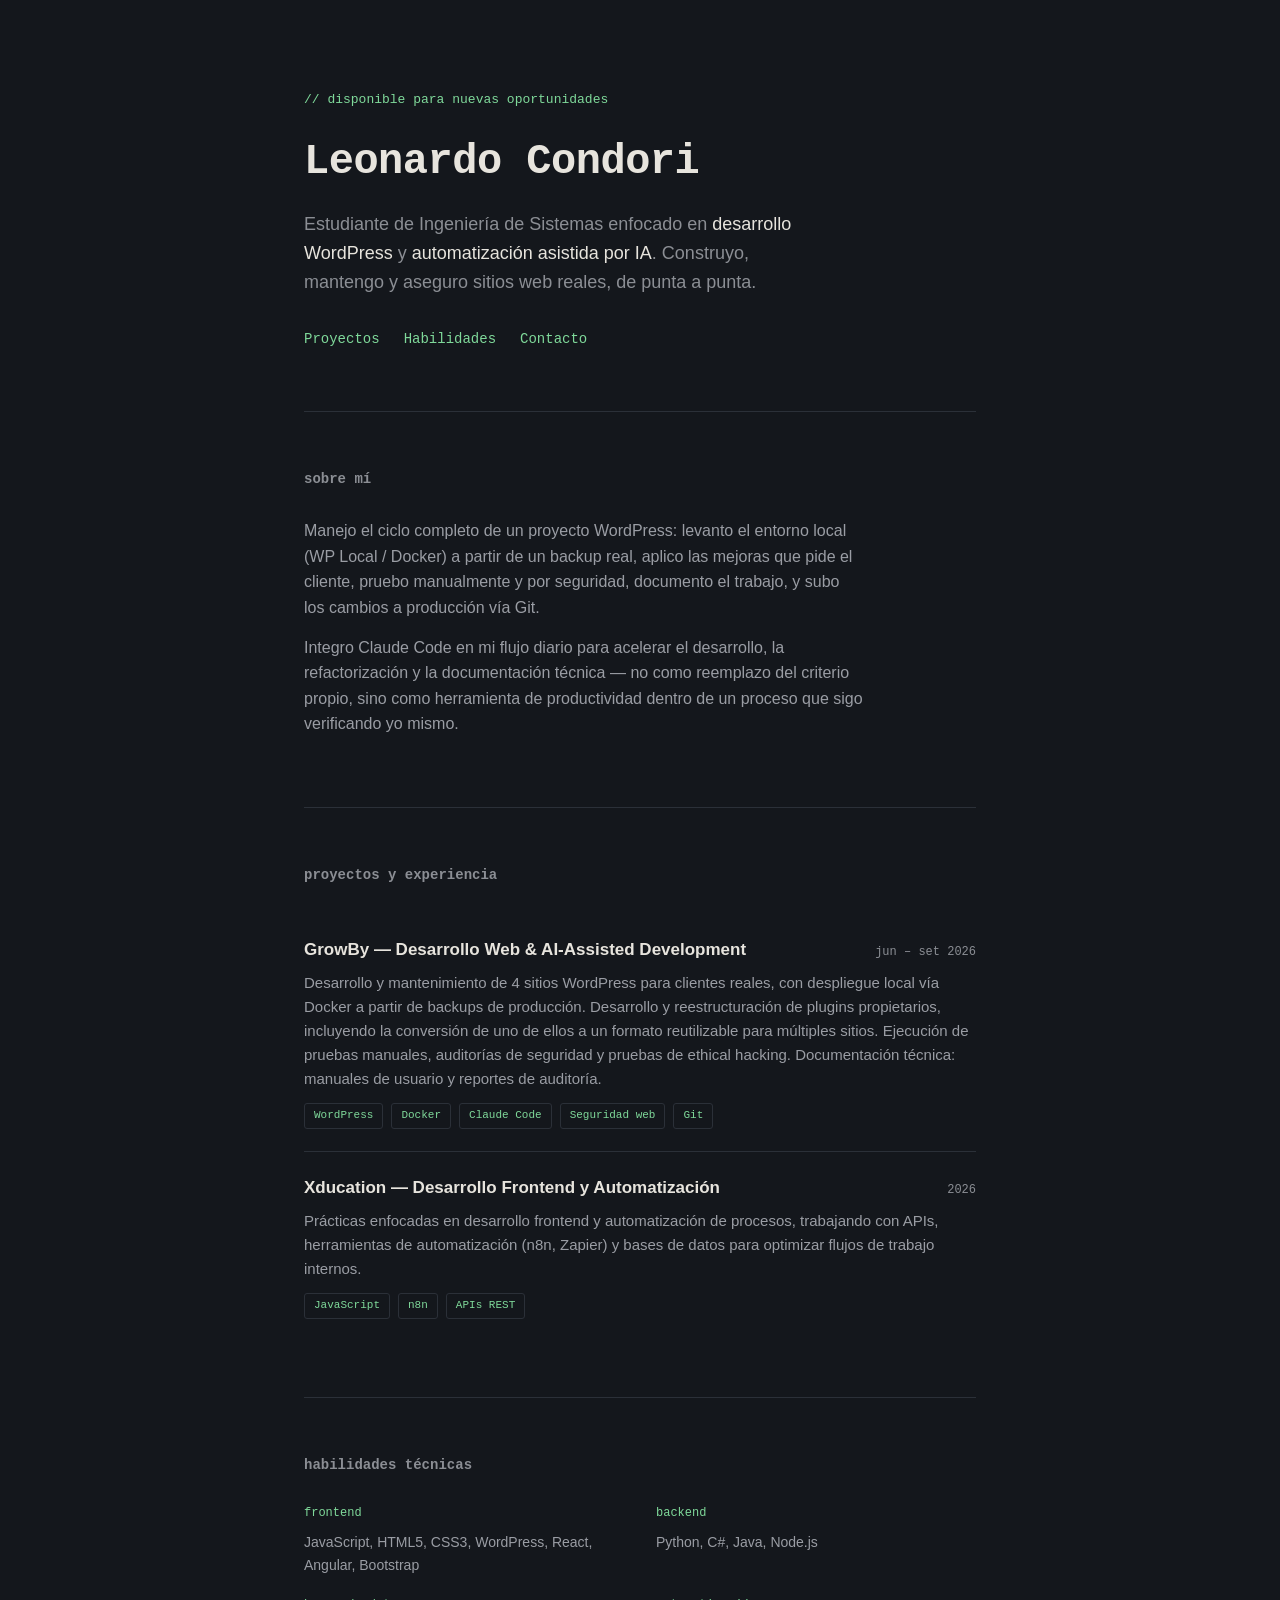
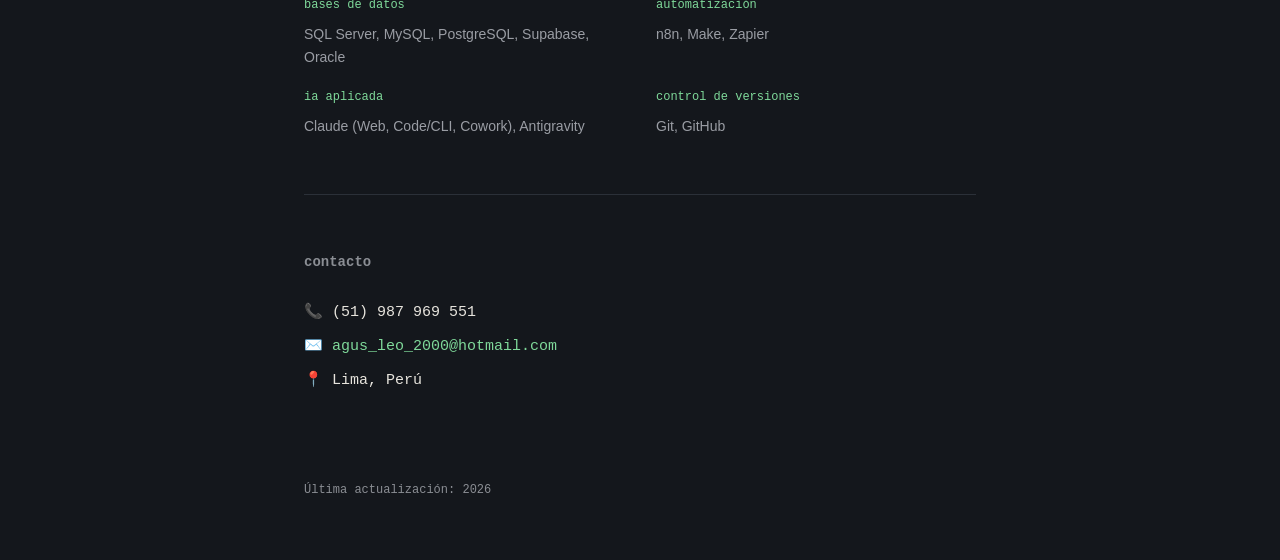
==== index.html @ d286dbd1 "Add files via upload" ====
<!DOCTYPE html>
<html lang="es">
<head>
<meta charset="UTF-8">
<meta name="viewport" content="width=device-width, initial-scale=1.0">
<title>Leonardo Condori — Desarrollador Web</title>
<style>
  :root {
    --bg: #14171c;
    --bg-alt: #1b1f26;
    --line: #2b3038;
    --text: #e7e4dd;
    --text-dim: #9a9da4;
    --text-muted: #8b8e94;
    --accent: #7fd99a;
    --mono: 'JetBrains Mono', 'Courier New', monospace;
    --sans: 'Inter', -apple-system, BlinkMacSystemFont, 'Segoe UI', sans-serif;
  }

  * { box-sizing: border-box; margin: 0; padding: 0; }

  html { scroll-behavior: smooth; }

  body {
    background: var(--bg);
    color: var(--text);
    font-family: var(--sans);
    line-height: 1.6;
    font-size: 16px;
  }

  a { color: var(--accent); text-decoration: none; }
  a:hover { text-decoration: underline; }

  .wrap {
    max-width: 720px;
    margin: 0 auto;
    padding: 0 24px;
  }

  /* HEADER */
  header {
    padding: 90px 0 60px;
    border-bottom: 1px solid var(--line);
  }

  .tag {
    font-family: var(--mono);
    font-size: 13px;
    color: var(--accent);
    margin-bottom: 18px;
  }

  h1 {
    font-family: var(--mono);
    font-size: clamp(28px, 5vw, 42px);
    font-weight: 600;
    letter-spacing: -0.5px;
    color: var(--text);
    margin-bottom: 14px;
  }

  .role {
    font-size: 18px;
    color: var(--text-muted);
    max-width: 520px;
  }

  .role strong { color: var(--text); font-weight: 500; }

  nav {
    display: flex;
    gap: 24px;
    margin-top: 32px;
    font-family: var(--mono);
    font-size: 14px;
  }

  /* SECTIONS */
  section {
    padding: 56px 0;
    border-bottom: 1px solid var(--line);
  }

  section:last-of-type { border-bottom: none; }

  h2 {
    font-family: var(--mono);
    font-size: 14px;
    color: var(--text-muted);
    margin-bottom: 28px;
  }

  p { color: var(--text-dim); }

  .about p { max-width: 560px; margin-bottom: 14px; }

  /* PROJECTS */
  .project {
    padding: 22px 0;
    border-top: 1px solid var(--line);
  }
  .project:first-of-type { border-top: none; }

  .project-head {
    display: flex;
    justify-content: space-between;
    align-items: baseline;
    gap: 16px;
    flex-wrap: wrap;
  }

  .project-title {
    font-size: 17px;
    font-weight: 600;
    color: var(--text);
  }

  .project-period {
    font-family: var(--mono);
    font-size: 12px;
    color: var(--text-muted);
    white-space: nowrap;
  }

  .project-desc {
    margin-top: 8px;
    font-size: 15px;
  }

  .project-tags {
    margin-top: 12px;
    display: flex;
    flex-wrap: wrap;
    gap: 8px;
  }

  .tag-pill {
    font-family: var(--mono);
    font-size: 11px;
    color: var(--accent);
    border: 1px solid var(--line);
    padding: 3px 9px;
    border-radius: 3px;
  }

  /* SKILLS */
  .skills-grid {
    display: grid;
    grid-template-columns: 1fr 1fr;
    gap: 20px 32px;
  }

  @media (max-width: 480px) {
    .skills-grid { grid-template-columns: 1fr; }
  }

  .skill-cat {
    font-family: var(--mono);
    font-size: 12px;
    color: var(--accent);
    margin-bottom: 8px;
  }

  .skill-list {
    font-size: 14px;
    color: var(--text-dim);
  }

  /* CONTACT */
  .contact-list {
    display: flex;
    flex-direction: column;
    gap: 10px;
    font-family: var(--mono);
    font-size: 15px;
  }

  footer {
    padding: 32px 0 60px;
    font-family: var(--mono);
    font-size: 12px;
    color: var(--text-muted);
  }
</style>
</head>
<body>

<div class="wrap">

  <header>
    <div class="tag">// disponible para nuevas oportunidades</div>
    <h1>Leonardo Condori</h1>
    <p class="role">Estudiante de Ingeniería de Sistemas enfocado en <strong>desarrollo WordPress</strong> y <strong>automatización asistida por IA</strong>. Construyo, mantengo y aseguro sitios web reales, de punta a punta.</p>
    <nav>
      <a href="#proyectos">Proyectos</a>
      <a href="#habilidades">Habilidades</a>
      <a href="#contacto">Contacto</a>
    </nav>
  </header>

  <section class="about">
    <h2>sobre mí</h2>
    <p>Manejo el ciclo completo de un proyecto WordPress: levanto el entorno local (WP Local / Docker) a partir de un backup real, aplico las mejoras que pide el cliente, pruebo manualmente y por seguridad, documento el trabajo, y subo los cambios a producción vía Git.</p>
    <p>Integro Claude Code en mi flujo diario para acelerar el desarrollo, la refactorización y la documentación técnica — no como reemplazo del criterio propio, sino como herramienta de productividad dentro de un proceso que sigo verificando yo mismo.</p>
  </section>

  <section id="proyectos">
    <h2>proyectos y experiencia</h2>

    <div class="project">
      <div class="project-head">
        <div class="project-title">GrowBy — Desarrollo Web & AI-Assisted Development</div>
        <div class="project-period">jun – set 2026</div>
      </div>
      <p class="project-desc">Desarrollo y mantenimiento de 4 sitios WordPress para clientes reales, con despliegue local vía Docker a partir de backups de producción. Desarrollo y reestructuración de plugins propietarios, incluyendo la conversión de uno de ellos a un formato reutilizable para múltiples sitios. Ejecución de pruebas manuales, auditorías de seguridad y pruebas de ethical hacking. Documentación técnica: manuales de usuario y reportes de auditoría.</p>
      <div class="project-tags">
        <span class="tag-pill">WordPress</span>
        <span class="tag-pill">Docker</span>
        <span class="tag-pill">Claude Code</span>
        <span class="tag-pill">Seguridad web</span>
        <span class="tag-pill">Git</span>
      </div>
    </div>

    <div class="project">
      <div class="project-head">
        <div class="project-title">Xducation — Desarrollo Frontend y Automatización</div>
        <div class="project-period">2026</div>
      </div>
      <p class="project-desc">Prácticas enfocadas en desarrollo frontend y automatización de procesos, trabajando con APIs, herramientas de automatización (n8n, Zapier) y bases de datos para optimizar flujos de trabajo internos.</p>
      <div class="project-tags">
        <span class="tag-pill">JavaScript</span>
        <span class="tag-pill">n8n</span>
        <span class="tag-pill">APIs REST</span>
      </div>
    </div>

  </section>

  <section id="habilidades">
    <h2>habilidades técnicas</h2>
    <div class="skills-grid">
      <div>
        <div class="skill-cat">frontend</div>
        <div class="skill-list">JavaScript, HTML5, CSS3, WordPress, React, Angular, Bootstrap</div>
      </div>
      <div>
        <div class="skill-cat">backend</div>
        <div class="skill-list">Python, C#, Java, Node.js</div>
      </div>
      <div>
        <div class="skill-cat">bases de datos</div>
        <div class="skill-list">SQL Server, MySQL, PostgreSQL, Supabase, Oracle</div>
      </div>
      <div>
        <div class="skill-cat">automatización</div>
        <div class="skill-list">n8n, Make, Zapier</div>
      </div>
      <div>
        <div class="skill-cat">ia aplicada</div>
        <div class="skill-list">Claude (Web, Code/CLI, Cowork), Antigravity</div>
      </div>
      <div>
        <div class="skill-cat">control de versiones</div>
        <div class="skill-list">Git, GitHub</div>
      </div>
    </div>
  </section>

  <section id="contacto">
    <h2>contacto</h2>
    <div class="contact-list">
      <div>📞 (51) 987 969 551</div>
      <div>✉️ <a href="mailto:agus_leo_2000@hotmail.com">agus_leo_2000@hotmail.com</a></div>
      <div>📍 Lima, Perú</div>
    </div>
  </section>

  <footer>Última actualización: 2026</footer>

</div>

</body>
</html>
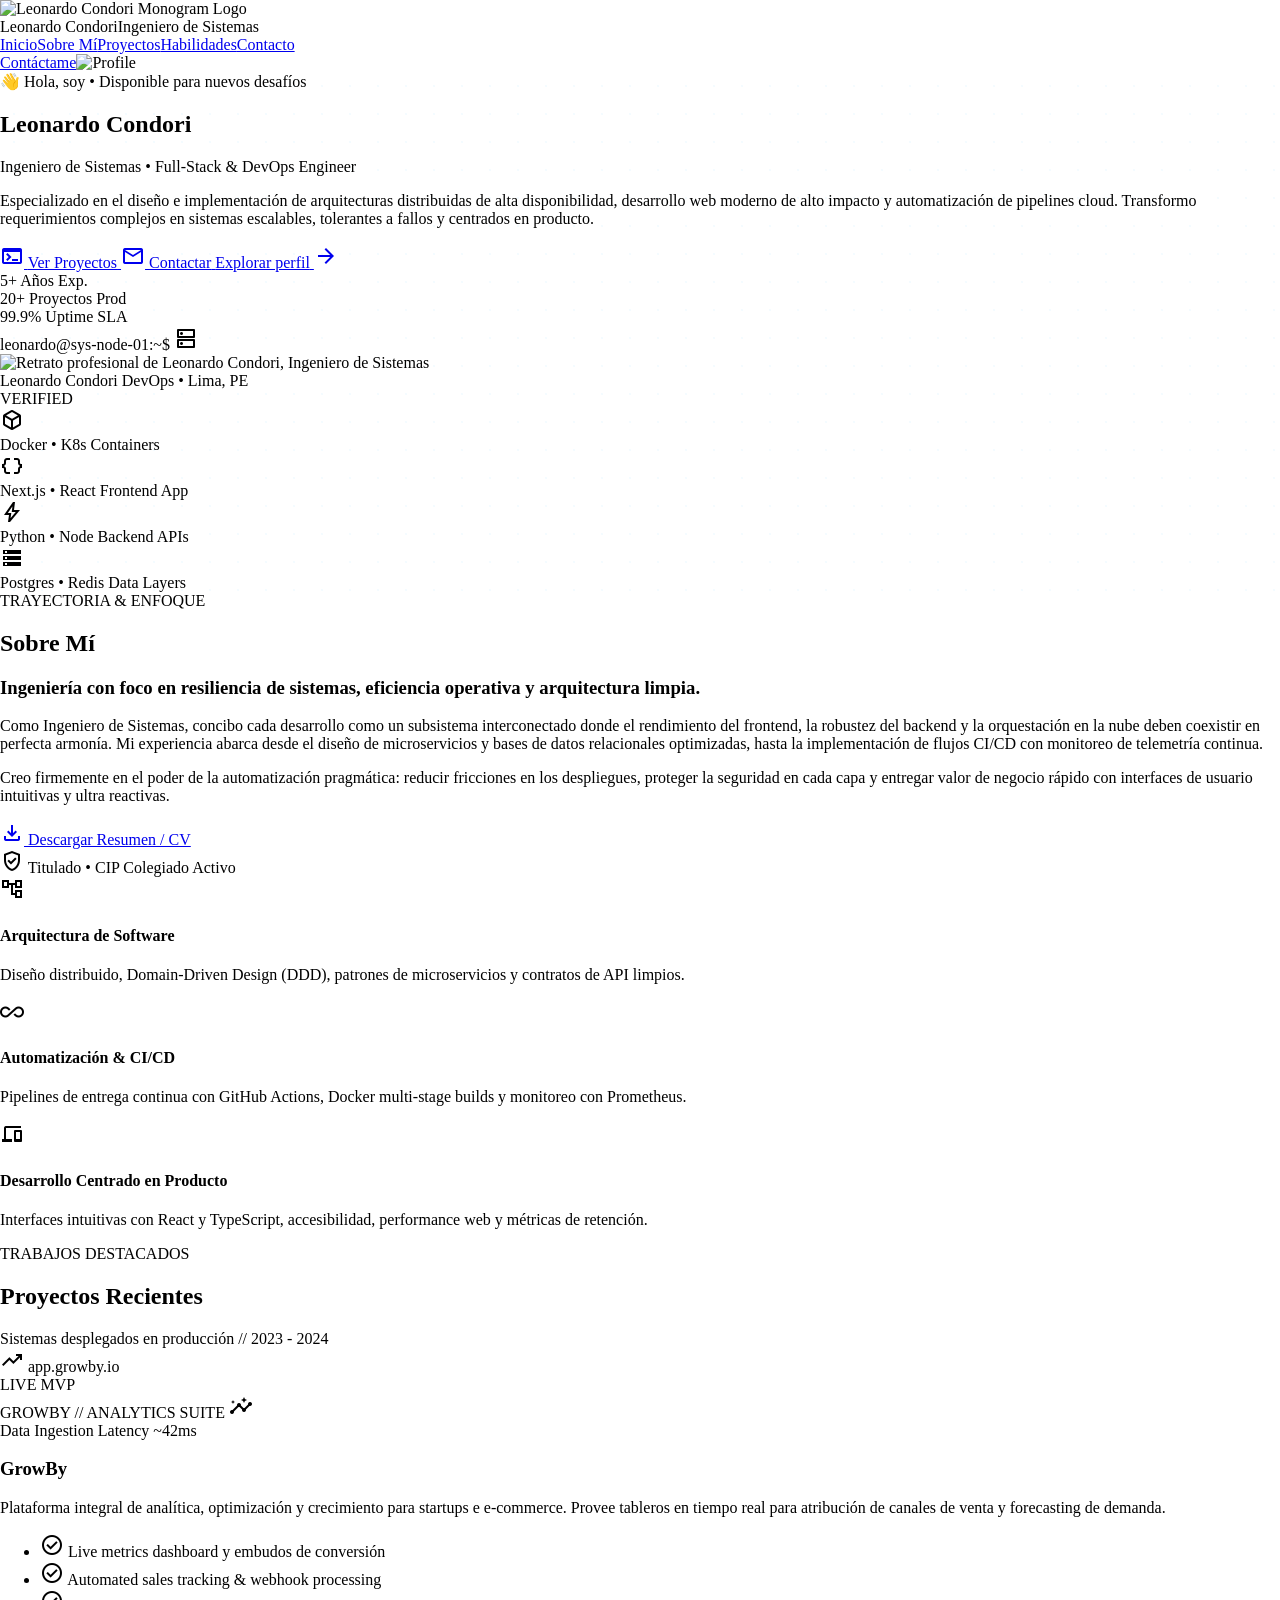
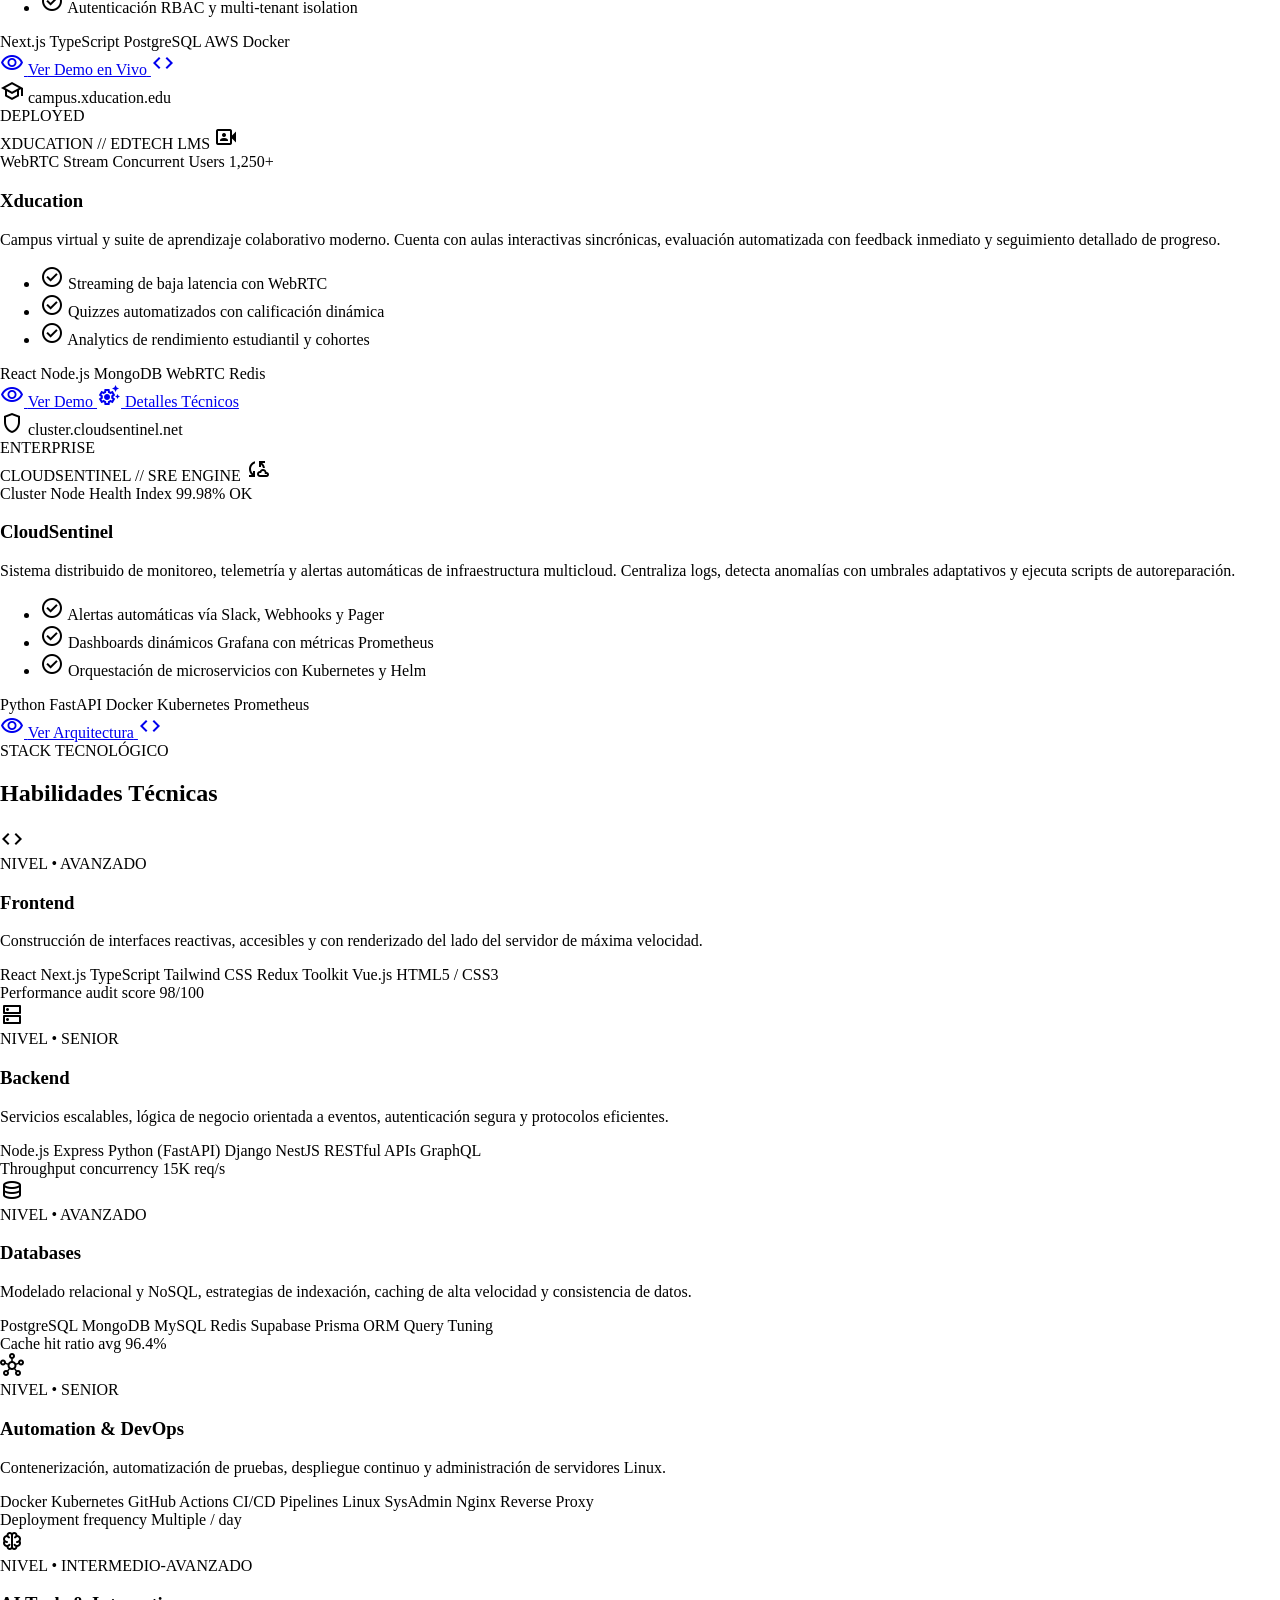
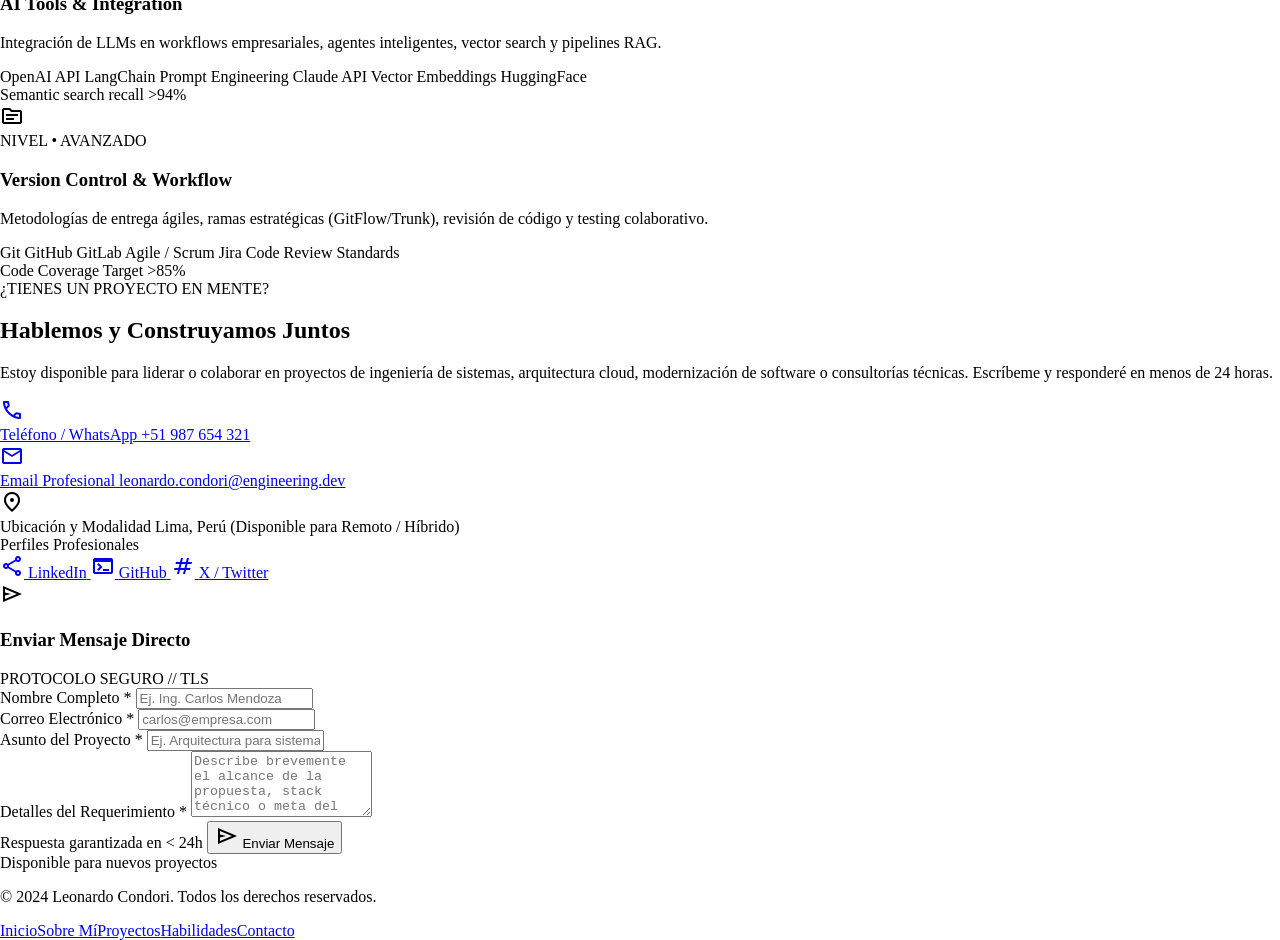
==== commit ce7efbe0: "Update index.html" ====
--- a/index.html
+++ b/index.html
@@ -1,285 +1,765 @@
 <!DOCTYPE html>
-<html lang="es">
-<head>
-<meta charset="UTF-8">
-<meta name="viewport" content="width=device-width, initial-scale=1.0">
-<title>Leonardo Condori — Desarrollador Web</title>
+
+<html class="dark" lang="es"><head><meta charset="utf-8"/><meta content="width=device-width, initial-scale=1.0" name="viewport"/><meta content="web_standard" name="shell-type"/><link href="https://fonts.googleapis.com/css2?family=Material+Symbols+Outlined:opsz,wght,FILL,GRAD@20..48,100..700,0..1,-50..200" rel="stylesheet"/><link href="https://fonts.googleapis.com" rel="preconnect"/><link crossorigin="" href="https://fonts.gstatic.com" rel="preconnect"/><link href="https://fonts.googleapis.com/css2?family=Inter:wght@300;400;500;600;700&amp;family=JetBrains+Mono:wght@400;500;600&amp;family=Plus+Jakarta+Sans:wght@500;600;700;800&amp;display=swap" rel="stylesheet"/>
+<link href="https://fonts.googleapis.com/css2?family=Material+Symbols+Outlined:wght,FILL@100..700,0..1&amp;display=swap" rel="stylesheet"/><style>@layer base{html,body{margin:0;padding:0;}body{overscroll-behavior:none;}main>:first-child{margin-top:0!important;}main>:last-child{margin-bottom:0!important;}}::-webkit-scrollbar{display:none;}</style><script src="https://cdn.tailwindcss.com"></script><script id="tailwind-config">tailwind.config={darkMode:"class",theme:{extend:{colors:{"surface-container":"#1a202b","on-background":"#dde2f3","on-error":"#690005","outline":"#8c90a0","on-secondary-fixed-variant":"#004c69","surface-variant":"#2f3541","surface-container-high":"#242a36","outline-variant":"#424654","on-surface":"#dde2f3","error":"#ffb4ab","primary-fixed-dim":"#b1c6ff","secondary-container":"#00a6e0","on-secondary-container":"#00374d","on-surface-variant":"#c2c6d6","secondary-fixed":"#c4e7ff","on-secondary":"#00354a","primary":"#b1c6ff","on-secondary-fixed":"#001e2c","surface-container-highest":"#2f3541","inverse-primary":"#0057cd","surface-container-low":"#161c27","on-primary-fixed-variant":"#00419d","on-tertiary":"#20304d","background":"#0d131f","secondary-fixed-dim":"#7bd0ff","tertiary-container":"#8191b2","error-container":"#93000a","on-primary-container":"#002662","inverse-on-surface":"#2a303d","tertiary-fixed-dim":"#b7c7ea","surface-dim":"#0d131f","surface-container-lowest":"#080e19","surface":"#0d131f","on-tertiary-fixed":"#091b36","on-primary":"#002c70","tertiary":"#b7c7ea","surface-bright":"#333946","on-tertiary-fixed-variant":"#374764","surface-tint":"#b1c6ff","on-tertiary-container":"#192a45","on-error-container":"#ffdad6","primary-fixed":"#d9e2ff","tertiary-fixed":"#d7e2ff","primary-container":"#578cff","on-primary-fixed":"#001946","inverse-surface":"#dde2f3","secondary":"#7bd0ff"},borderRadius:{"DEFAULT":"0.125rem","lg":"0.25rem","xl":"0.5rem","full":"0.75rem"},spacing:{"space-sm":"0.5rem","gutter-mobile":"1rem","space-md":"1rem","margin-mobile":"1.25rem","space-xl":"2.5rem","space-lg":"1.5rem","margin":"3rem","space-xs":"0.25rem","gutter":"1.5rem"},fontFamily:{"headline-lg-mobile":["Plus Jakarta Sans"],"label-mono-sm":["JetBrains Mono"],"body-lg":["Inter"],"body-sm":["Inter"],"display-xl":["Plus Jakarta Sans"],"headline-lg":["Plus Jakarta Sans"],"label-code":["JetBrains Mono"],"body-md":["Inter"],"headline-md":["Plus Jakarta Sans"],"display-xl-mobile":["Plus Jakarta Sans"]},fontSize:{"headline-lg-mobile":["26px",{lineHeight:"34px",letterSpacing:"-0.015em",fontWeight:"700"}],"label-mono-sm":["11px",{lineHeight:"16px",letterSpacing:"0.04em",fontWeight:"500"}],"body-lg":["18px",{lineHeight:"28px",letterSpacing:"-0.005em",fontWeight:"400"}],"body-sm":["13px",{lineHeight:"20px",letterSpacing:"0",fontWeight:"400"}],"display-xl":["56px",{lineHeight:"64px",letterSpacing:"-0.03em",fontWeight:"800"}],"headline-lg":["32px",{lineHeight:"40px",letterSpacing:"-0.02em",fontWeight:"700"}],"label-code":["13px",{lineHeight:"18px",letterSpacing:"0.02em",fontWeight:"500"}],"body-md":["15px",{lineHeight:"24px",letterSpacing:"0",fontWeight:"400"}],"headline-md":["24px",{lineHeight:"32px",letterSpacing:"-0.01em",fontWeight:"600"}],"display-xl-mobile":["36px",{lineHeight:"44px",letterSpacing:"-0.02em",fontWeight:"800"}]}}}};</script></head><body class="bg-background font-body-md text-on-surface antialiased selection:bg-primary-container selection:text-on-primary-container"><header class="fixed top-0 inset-x-0 z-50 bg-surface-container-lowest/80 backdrop-blur-xl shadow-[0_4px_20px_-2px_rgba(0,0,0,0.5)]"><div class="h-20 max-w-[1280px] mx-auto px-margin-mobile lg:px-margin flex items-center justify-between gap-space-md"><div class="flex items-center gap-space-sm"><img alt="Leonardo Condori Monogram Logo" class="h-8 w-auto object-contain" src="https://lh3.googleusercontent.com/aida/[base64]"/><div class="flex flex-col"><span class="font-headline-md text-body-md text-on-surface tracking-tight font-semibold">Leonardo Condori</span><span class="font-label-mono-sm text-label-mono-sm text-secondary uppercase tracking-widest">Ingeniero de Sistemas</span></div></div><nav class="hidden lg:flex items-center gap-space-lg" data-active-classes="text-primary font-semibold"><a aria-current="page" class="transition-colors duration-200 text-primary font-semibold" data-path="inicio" href="#hero">Inicio</a><a class="font-body-sm text-body-sm text-on-surface-variant hover:text-on-surface transition-colors duration-200" data-path="sobre-mi" href="#about">Sobre Mí</a><a class="font-body-sm text-body-sm text-on-surface-variant hover:text-on-surface transition-colors duration-200" data-path="proyectos" href="#projects">Proyectos</a><a class="font-body-sm text-body-sm text-on-surface-variant hover:text-on-surface transition-colors duration-200" data-path="habilidades" href="#skills">Habilidades</a><a class="font-body-sm text-body-sm text-on-surface-variant hover:text-on-surface transition-colors duration-200" data-path="contacto" href="#contact">Contacto</a></nav><div class="flex items-center gap-space-md"><a class="hidden sm:inline-flex items-center justify-center px-space-md py-space-xs rounded-xl bg-primary-container text-on-primary-container font-body-sm text-body-sm font-medium shadow-[0_0_20px_rgba(61,123,245,0.35)] hover:shadow-[0_0_24px_rgba(56,189,248,0.5)] hover:bg-secondary-container hover:text-on-secondary-container transition-all duration-200 active:scale-95" href="#contact">Contáctame</a><img alt="Profile" class="w-8 h-8 rounded-full object-cover ring-1 ring-secondary/30" src="https://lh3.googleusercontent.com/aida-public/[base64]"/></div></div></header><main class="w-full pt-20 bg-background min-h-screen"><div class="flex flex-col w-full">
+<!-- Interactive Style Helpers -->
 <style>
-  :root {
-    --bg: #14171c;
-    --bg-alt: #1b1f26;
-    --line: #2b3038;
-    --text: #e7e4dd;
-    --text-dim: #9a9da4;
-    --text-muted: #8b8e94;
-    --accent: #7fd99a;
-    --mono: 'JetBrains Mono', 'Courier New', monospace;
-    --sans: 'Inter', -apple-system, BlinkMacSystemFont, 'Segoe UI', sans-serif;
-  }
-
-  * { box-sizing: border-box; margin: 0; padding: 0; }
-
-  html { scroll-behavior: smooth; }
-
-  body {
-    background: var(--bg);
-    color: var(--text);
-    font-family: var(--sans);
-    line-height: 1.6;
-    font-size: 16px;
-  }
-
-  a { color: var(--accent); text-decoration: none; }
-  a:hover { text-decoration: underline; }
-
-  .wrap {
-    max-width: 720px;
-    margin: 0 auto;
-    padding: 0 24px;
-  }
-
-  /* HEADER */
-  header {
-    padding: 90px 0 60px;
-    border-bottom: 1px solid var(--line);
-  }
-
-  .tag {
-    font-family: var(--mono);
-    font-size: 13px;
-    color: var(--accent);
-    margin-bottom: 18px;
-  }
-
-  h1 {
-    font-family: var(--mono);
-    font-size: clamp(28px, 5vw, 42px);
-    font-weight: 600;
-    letter-spacing: -0.5px;
-    color: var(--text);
-    margin-bottom: 14px;
-  }
-
-  .role {
-    font-size: 18px;
-    color: var(--text-muted);
-    max-width: 520px;
-  }
-
-  .role strong { color: var(--text); font-weight: 500; }
-
-  nav {
-    display: flex;
-    gap: 24px;
-    margin-top: 32px;
-    font-family: var(--mono);
-    font-size: 14px;
-  }
-
-  /* SECTIONS */
-  section {
-    padding: 56px 0;
-    border-bottom: 1px solid var(--line);
-  }
-
-  section:last-of-type { border-bottom: none; }
-
-  h2 {
-    font-family: var(--mono);
-    font-size: 14px;
-    color: var(--text-muted);
-    margin-bottom: 28px;
-  }
-
-  p { color: var(--text-dim); }
-
-  .about p { max-width: 560px; margin-bottom: 14px; }
-
-  /* PROJECTS */
-  .project {
-    padding: 22px 0;
-    border-top: 1px solid var(--line);
-  }
-  .project:first-of-type { border-top: none; }
-
-  .project-head {
-    display: flex;
-    justify-content: space-between;
-    align-items: baseline;
-    gap: 16px;
-    flex-wrap: wrap;
-  }
-
-  .project-title {
-    font-size: 17px;
-    font-weight: 600;
-    color: var(--text);
-  }
-
-  .project-period {
-    font-family: var(--mono);
-    font-size: 12px;
-    color: var(--text-muted);
-    white-space: nowrap;
-  }
-
-  .project-desc {
-    margin-top: 8px;
-    font-size: 15px;
-  }
-
-  .project-tags {
-    margin-top: 12px;
-    display: flex;
-    flex-wrap: wrap;
-    gap: 8px;
-  }
-
-  .tag-pill {
-    font-family: var(--mono);
-    font-size: 11px;
-    color: var(--accent);
-    border: 1px solid var(--line);
-    padding: 3px 9px;
-    border-radius: 3px;
-  }
-
-  /* SKILLS */
-  .skills-grid {
-    display: grid;
-    grid-template-columns: 1fr 1fr;
-    gap: 20px 32px;
-  }
-
-  @media (max-width: 480px) {
-    .skills-grid { grid-template-columns: 1fr; }
-  }
-
-  .skill-cat {
-    font-family: var(--mono);
-    font-size: 12px;
-    color: var(--accent);
-    margin-bottom: 8px;
-  }
-
-  .skill-list {
-    font-size: 14px;
-    color: var(--text-dim);
-  }
-
-  /* CONTACT */
-  .contact-list {
-    display: flex;
-    flex-direction: column;
-    gap: 10px;
-    font-family: var(--mono);
-    font-size: 15px;
-  }
-
-  footer {
-    padding: 32px 0 60px;
-    font-family: var(--mono);
-    font-size: 12px;
-    color: var(--text-muted);
-  }
-</style>
-</head>
-<body>
-
-<div class="wrap">
-
-  <header>
-    <div class="tag">// disponible para nuevas oportunidades</div>
-    <h1>Leonardo Condori</h1>
-    <p class="role">Estudiante de Ingeniería de Sistemas enfocado en <strong>desarrollo WordPress</strong> y <strong>automatización asistida por IA</strong>. Construyo, mantengo y aseguro sitios web reales, de punta a punta.</p>
-    <nav>
-      <a href="#proyectos">Proyectos</a>
-      <a href="#habilidades">Habilidades</a>
-      <a href="#contacto">Contacto</a>
-    </nav>
-  </header>
-
-  <section class="about">
-    <h2>sobre mí</h2>
-    <p>Manejo el ciclo completo de un proyecto WordPress: levanto el entorno local (WP Local / Docker) a partir de un backup real, aplico las mejoras que pide el cliente, pruebo manualmente y por seguridad, documento el trabajo, y subo los cambios a producción vía Git.</p>
-    <p>Integro Claude Code en mi flujo diario para acelerar el desarrollo, la refactorización y la documentación técnica — no como reemplazo del criterio propio, sino como herramienta de productividad dentro de un proceso que sigo verificando yo mismo.</p>
-  </section>
-
-  <section id="proyectos">
-    <h2>proyectos y experiencia</h2>
-
-    <div class="project">
-      <div class="project-head">
-        <div class="project-title">GrowBy — Desarrollo Web & AI-Assisted Development</div>
-        <div class="project-period">jun – set 2026</div>
-      </div>
-      <p class="project-desc">Desarrollo y mantenimiento de 4 sitios WordPress para clientes reales, con despliegue local vía Docker a partir de backups de producción. Desarrollo y reestructuración de plugins propietarios, incluyendo la conversión de uno de ellos a un formato reutilizable para múltiples sitios. Ejecución de pruebas manuales, auditorías de seguridad y pruebas de ethical hacking. Documentación técnica: manuales de usuario y reportes de auditoría.</p>
-      <div class="project-tags">
-        <span class="tag-pill">WordPress</span>
-        <span class="tag-pill">Docker</span>
-        <span class="tag-pill">Claude Code</span>
-        <span class="tag-pill">Seguridad web</span>
-        <span class="tag-pill">Git</span>
-      </div>
-    </div>
-
-    <div class="project">
-      <div class="project-head">
-        <div class="project-title">Xducation — Desarrollo Frontend y Automatización</div>
-        <div class="project-period">2026</div>
-      </div>
-      <p class="project-desc">Prácticas enfocadas en desarrollo frontend y automatización de procesos, trabajando con APIs, herramientas de automatización (n8n, Zapier) y bases de datos para optimizar flujos de trabajo internos.</p>
-      <div class="project-tags">
-        <span class="tag-pill">JavaScript</span>
-        <span class="tag-pill">n8n</span>
-        <span class="tag-pill">APIs REST</span>
-      </div>
-    </div>
-
-  </section>
-
-  <section id="habilidades">
-    <h2>habilidades técnicas</h2>
-    <div class="skills-grid">
-      <div>
-        <div class="skill-cat">frontend</div>
-        <div class="skill-list">JavaScript, HTML5, CSS3, WordPress, React, Angular, Bootstrap</div>
-      </div>
-      <div>
-        <div class="skill-cat">backend</div>
-        <div class="skill-list">Python, C#, Java, Node.js</div>
-      </div>
-      <div>
-        <div class="skill-cat">bases de datos</div>
-        <div class="skill-list">SQL Server, MySQL, PostgreSQL, Supabase, Oracle</div>
-      </div>
-      <div>
-        <div class="skill-cat">automatización</div>
-        <div class="skill-list">n8n, Make, Zapier</div>
-      </div>
-      <div>
-        <div class="skill-cat">ia aplicada</div>
-        <div class="skill-list">Claude (Web, Code/CLI, Cowork), Antigravity</div>
-      </div>
-      <div>
-        <div class="skill-cat">control de versiones</div>
-        <div class="skill-list">Git, GitHub</div>
-      </div>
-    </div>
-  </section>
-
-  <section id="contacto">
-    <h2>contacto</h2>
-    <div class="contact-list">
-      <div>📞 (51) 987 969 551</div>
-      <div>✉️ <a href="mailto:agus_leo_2000@hotmail.com">agus_leo_2000@hotmail.com</a></div>
-      <div>📍 Lima, Perú</div>
-    </div>
-  </section>
-
-  <footer>Última actualización: 2026</footer>
-
-</div>
-
-</body>
-</html>
+    html { scroll-behavior: smooth; }
+    .telemetry-grid {
+      background-size: 28px 28px;
+      background-image: radial-gradient(circle, rgba(123, 208, 255, 0.08) 1px, transparent 1px);
+    }
+  </style>
+<!-- ==================== HERO SECTION ==================== -->
+<section class="relative w-full telemetry-grid overflow-hidden border-b border-surface-container-high/60 py-space-xl lg:py-24" id="hero">
+<!-- Ambient glowing light sources -->
+<div class="pointer-events-none absolute -top-40 -left-20 w-96 h-96 rounded-full bg-primary-container/20 blur-[130px]"></div>
+<div class="pointer-events-none absolute top-1/2 -right-32 w-96 h-96 rounded-full bg-secondary-container/15 blur-[140px]"></div>
+<div class="max-w-[1280px] mx-auto px-margin-mobile lg:px-margin relative z-10">
+<div class="grid grid-cols-1 lg:grid-cols-12 gap-space-xl items-center">
+<!-- Hero Left Column: Narrative & Metrics -->
+<div class="lg:col-span-7 flex flex-col gap-space-md">
+<!-- Availability Tag -->
+<div class="inline-flex items-center gap-2 self-start px-3 py-1.5 rounded-full bg-surface-container-low/90 border border-secondary/30 backdrop-blur-md shadow-[0_0_15px_rgba(123,208,255,0.15)]">
+<span class="relative flex h-2.5 w-2.5">
+<span class="animate-ping absolute inline-flex h-full w-full rounded-full bg-secondary opacity-75"></span>
+<span class="relative inline-flex rounded-full h-2.5 w-2.5 bg-secondary"></span>
+</span>
+<span class="font-label-mono-sm text-label-mono-sm text-secondary tracking-wider uppercase font-semibold">👋 Hola, soy • Disponible para nuevos desafíos</span>
+</div>
+<!-- Titles -->
+<div class="flex flex-col gap-space-xs mt-1">
+<h1 class="font-display-xl text-display-xl tracking-tight text-on-surface font-extrabold">
+              Leonardo <span class="text-transparent bg-clip-text bg-gradient-to-r from-primary to-secondary">Condori</span>
+</h1>
+<p class="font-headline-md text-headline-md font-semibold text-transparent bg-clip-text bg-gradient-to-r from-secondary-fixed via-secondary to-primary-fixed-dim">
+              Ingeniero de Sistemas • Full-Stack &amp; DevOps Engineer
+            </p>
+</div>
+<!-- Paragraph -->
+<p class="font-body-lg text-body-lg text-on-surface-variant max-w-2xl leading-relaxed mt-1">
+            Especializado en el diseño e implementación de arquitecturas distribuidas de alta disponibilidad, desarrollo web moderno de alto impacto y automatización de pipelines cloud. Transformo requerimientos complejos en sistemas escalables, tolerantes a fallos y centrados en producto.
+          </p>
+<!-- CTAs -->
+<div class="flex flex-wrap items-center gap-space-md pt-2">
+<a class="inline-flex items-center gap-2 px-space-lg py-3 rounded-xl bg-primary-container text-on-primary-container font-headline-md text-body-md font-medium shadow-[0_0_24px_rgba(87,140,255,0.45)] hover:shadow-[0_0_32px_rgba(123,208,255,0.65)] hover:bg-secondary-container hover:text-on-secondary-container transition-all duration-300 transform hover:-translate-y-0.5 active:scale-95" href="#projects">
+<span class="material-symbols-outlined text-[20px]">terminal</span>
+<span>Ver Proyectos</span>
+</a>
+<a class="inline-flex items-center gap-2 px-space-lg py-3 rounded-xl bg-surface-container-high/80 text-on-surface font-headline-md text-body-md font-medium border border-outline-variant/60 hover:border-secondary hover:text-secondary hover:bg-surface-container-highest transition-all duration-300 transform hover:-translate-y-0.5 active:scale-95 shadow-sm" href="#contact">
+<span class="material-symbols-outlined text-[20px]">mail</span>
+<span>Contactar</span>
+</a>
+<a class="inline-flex items-center gap-1.5 px-3 py-3 text-on-surface-variant hover:text-secondary font-label-code text-label-code transition-colors duration-200" href="#about">
+<span>Explorar perfil</span>
+<span class="material-symbols-outlined text-[16px]">arrow_forward</span>
+</a>
+</div>
+<!-- Quick Metrics Bar -->
+<div class="grid grid-cols-3 gap-3 pt-6 mt-3 border-t border-outline-variant/30 max-w-xl">
+<div class="flex flex-col p-3 rounded-lg bg-surface-container-lowest/70 border border-outline-variant/20">
+<span class="font-headline-lg text-headline-lg font-bold text-secondary">5+</span>
+<span class="font-label-mono-sm text-label-mono-sm text-on-surface-variant uppercase tracking-wider mt-0.5">Años Exp.</span>
+</div>
+<div class="flex flex-col p-3 rounded-lg bg-surface-container-lowest/70 border border-outline-variant/20">
+<span class="font-headline-lg text-headline-lg font-bold text-primary">20+</span>
+<span class="font-label-mono-sm text-label-mono-sm text-on-surface-variant uppercase tracking-wider mt-0.5">Proyectos Prod</span>
+</div>
+<div class="flex flex-col p-3 rounded-lg bg-surface-container-lowest/70 border border-outline-variant/20">
+<span class="font-headline-lg text-headline-lg font-bold text-secondary-fixed">99.9%</span>
+<span class="font-label-mono-sm text-label-mono-sm text-on-surface-variant uppercase tracking-wider mt-0.5">Uptime SLA</span>
+</div>
+</div>
+</div>
+<!-- Hero Right Column: Technical ID Card & Visual -->
+<div class="lg:col-span-5 relative flex justify-center items-center">
+<!-- Outer Card container -->
+<div class="relative w-full max-w-[420px] rounded-2xl bg-surface-container-low/95 p-4 sm:p-5 border border-outline-variant/60 shadow-[0_20px_50px_rgba(0,0,0,0.6)] backdrop-blur-xl group hover:border-secondary/50 transition-all duration-500">
+<!-- Terminal titlebar header -->
+<div class="flex items-center justify-between pb-3 mb-4 border-b border-outline-variant/40">
+<div class="flex items-center gap-1.5">
+<span class="w-3 h-3 rounded-full bg-error/80 inline-block"></span>
+<span class="w-3 h-3 rounded-full bg-amber-400/80 inline-block"></span>
+<span class="w-3 h-3 rounded-full bg-emerald-400/80 inline-block"></span>
+</div>
+<span class="font-label-mono-sm text-label-mono-sm text-outline tracking-wider font-semibold">leonardo@sys-node-01:~$</span>
+<span class="material-symbols-outlined text-[16px] text-outline">dns</span>
+</div>
+<!-- Image with glowing rim -->
+<div class="relative aspect-square w-full rounded-xl overflow-hidden bg-surface-container-highest shadow-inner">
+<img alt="Retrato profesional de Leonardo Condori, Ingeniero de Sistemas" class="w-full h-full object-cover object-center filter contrast-[1.05] brightness-95 group-hover:scale-105 transition-transform duration-700 ease-out" src="https://lh3.googleusercontent.com/aida-public/[base64]"/>
+<div class="absolute inset-0 bg-gradient-to-t from-surface-container-lowest/90 via-transparent to-transparent"></div>
+<!-- Quick ID Badge over image -->
+<div class="absolute bottom-3 left-3 right-3 flex items-center justify-between p-2.5 rounded-lg bg-surface-container-low/85 backdrop-blur-md border border-outline-variant/40">
+<div class="flex flex-col">
+<span class="font-label-code text-label-code text-on-surface font-semibold">Leonardo Condori</span>
+<span class="font-label-mono-sm text-label-mono-sm text-secondary">DevOps • Lima, PE</span>
+</div>
+<span class="px-2 py-0.5 rounded bg-primary/20 text-primary font-label-mono-sm text-label-mono-sm border border-primary/30">VERIFIED</span>
+</div>
+</div>
+<!-- Orbiting / Floating Tech Chips -->
+<div class="mt-4 grid grid-cols-2 gap-2">
+<div class="flex items-center gap-2 p-2 rounded-lg bg-surface-container/70 border border-outline-variant/30 hover:border-secondary/40 transition-colors">
+<span class="material-symbols-outlined text-[18px] text-secondary">deployed_code</span>
+<div class="flex flex-col">
+<span class="font-label-code text-[12px] text-on-surface font-medium leading-none">Docker • K8s</span>
+<span class="font-label-mono-sm text-[10px] text-outline mt-0.5">Containers</span>
+</div>
+</div>
+<div class="flex items-center gap-2 p-2 rounded-lg bg-surface-container/70 border border-outline-variant/30 hover:border-secondary/40 transition-colors">
+<span class="material-symbols-outlined text-[18px] text-primary">data_object</span>
+<div class="flex flex-col">
+<span class="font-label-code text-[12px] text-on-surface font-medium leading-none">Next.js • React</span>
+<span class="font-label-mono-sm text-[10px] text-outline mt-0.5">Frontend App</span>
+</div>
+</div>
+<div class="flex items-center gap-2 p-2 rounded-lg bg-surface-container/70 border border-outline-variant/30 hover:border-secondary/40 transition-colors">
+<span class="material-symbols-outlined text-[18px] text-secondary-fixed">bolt</span>
+<div class="flex flex-col">
+<span class="font-label-code text-[12px] text-on-surface font-medium leading-none">Python • Node</span>
+<span class="font-label-mono-sm text-[10px] text-outline mt-0.5">Backend APIs</span>
+</div>
+</div>
+<div class="flex items-center gap-2 p-2 rounded-lg bg-surface-container/70 border border-outline-variant/30 hover:border-secondary/40 transition-colors">
+<span class="material-symbols-outlined text-[18px] text-tertiary">storage</span>
+<div class="flex flex-col">
+<span class="font-label-code text-[12px] text-on-surface font-medium leading-none">Postgres • Redis</span>
+<span class="font-label-mono-sm text-[10px] text-outline mt-0.5">Data Layers</span>
+</div>
+</div>
+</div>
+</div>
+</div>
+</div>
+</div>
+</section>
+<!-- ==================== ABOUT SECTION ==================== -->
+<section class="w-full py-space-xl border-b border-surface-container-high/60 bg-surface-container-lowest/60" id="about">
+<div class="max-w-[1280px] mx-auto px-margin-mobile lg:px-margin">
+<!-- Section Header -->
+<div class="flex flex-col gap-1 mb-space-lg">
+<div class="flex items-center gap-2">
+<span class="h-1.5 w-6 rounded bg-secondary"></span>
+<span class="font-label-mono-sm text-label-mono-sm text-secondary uppercase tracking-widest font-semibold">TRAYECTORIA &amp; ENFOQUE</span>
+</div>
+<h2 class="font-headline-lg text-headline-lg text-on-surface font-bold">Sobre Mí</h2>
+</div>
+<!-- Main Profile Card -->
+<div class="p-6 lg:p-8 rounded-2xl bg-surface-container-low border border-outline-variant/50 shadow-[0_8px_30px_rgba(0,0,0,0.4)] backdrop-blur-sm transition-all duration-300 hover:border-secondary/40">
+<div class="grid grid-cols-1 lg:grid-cols-12 gap-8 items-start">
+<!-- Narrative Column -->
+<div class="lg:col-span-7 flex flex-col gap-4">
+<h3 class="font-headline-md text-headline-md text-on-surface font-semibold">
+              Ingeniería con foco en resiliencia de sistemas, eficiencia operativa y arquitectura limpia.
+            </h3>
+<p class="font-body-md text-body-md text-on-surface-variant leading-relaxed">
+              Como Ingeniero de Sistemas, concibo cada desarrollo como un subsistema interconectado donde el rendimiento del frontend, la robustez del backend y la orquestación en la nube deben coexistir en perfecta armonía. Mi experiencia abarca desde el diseño de microservicios y bases de datos relacionales optimizadas, hasta la implementación de flujos CI/CD con monitoreo de telemetría continua.
+            </p>
+<p class="font-body-md text-body-md text-on-surface-variant leading-relaxed">
+              Creo firmemente en el poder de la automatización pragmática: reducir fricciones en los despliegues, proteger la seguridad en cada capa y entregar valor de negocio rápido con interfaces de usuario intuitivas y ultra reactivas.
+            </p>
+<!-- Download CV / Actions -->
+<div class="pt-4 flex flex-wrap items-center gap-space-md">
+<a class="inline-flex items-center gap-2 px-space-md py-2.5 rounded-xl bg-surface-container-high hover:bg-primary-container text-on-surface hover:text-on-primary-container font-headline-md text-body-sm font-medium border border-outline-variant/50 hover:border-transparent transition-all duration-200 shadow-sm" href="#contact">
+<span class="material-symbols-outlined text-[18px]">download</span>
+<span>Descargar Resumen / CV</span>
+</a>
+<div class="flex items-center gap-2 text-on-surface-variant font-label-mono-sm text-label-mono-sm">
+<span class="material-symbols-outlined text-[16px] text-secondary">verified_user</span>
+<span>Titulado • CIP Colegiado Activo</span>
+</div>
+</div>
+</div>
+<!-- 3 Pillars Sub-cards Column -->
+<div class="lg:col-span-5 flex flex-col gap-3">
+<!-- Pillar 1 -->
+<div class="p-4 rounded-xl bg-surface-container/90 border border-outline-variant/40 hover:border-secondary/50 transition-all duration-300 hover:translate-x-1 group">
+<div class="flex items-start gap-3">
+<div class="p-2.5 rounded-lg bg-primary-container/20 text-primary group-hover:bg-primary-container group-hover:text-on-primary-container transition-colors">
+<span class="material-symbols-outlined text-[22px]">account_tree</span>
+</div>
+<div class="flex flex-col">
+<h4 class="font-headline-md text-body-md font-semibold text-on-surface">Arquitectura de Software</h4>
+<p class="font-body-sm text-body-sm text-on-surface-variant mt-1">
+                    Diseño distribuido, Domain-Driven Design (DDD), patrones de microservicios y contratos de API limpios.
+                  </p>
+</div>
+</div>
+</div>
+<!-- Pillar 2 -->
+<div class="p-4 rounded-xl bg-surface-container/90 border border-outline-variant/40 hover:border-secondary/50 transition-all duration-300 hover:translate-x-1 group">
+<div class="flex items-start gap-3">
+<div class="p-2.5 rounded-lg bg-secondary/20 text-secondary group-hover:bg-secondary-container group-hover:text-on-secondary-container transition-colors">
+<span class="material-symbols-outlined text-[22px]">all_inclusive</span>
+</div>
+<div class="flex flex-col">
+<h4 class="font-headline-md text-body-md font-semibold text-on-surface">Automatización &amp; CI/CD</h4>
+<p class="font-body-sm text-body-sm text-on-surface-variant mt-1">
+                    Pipelines de entrega continua con GitHub Actions, Docker multi-stage builds y monitoreo con Prometheus.
+                  </p>
+</div>
+</div>
+</div>
+<!-- Pillar 3 -->
+<div class="p-4 rounded-xl bg-surface-container/90 border border-outline-variant/40 hover:border-secondary/50 transition-all duration-300 hover:translate-x-1 group">
+<div class="flex items-start gap-3">
+<div class="p-2.5 rounded-lg bg-tertiary-container/30 text-tertiary group-hover:bg-tertiary group-hover:text-on-tertiary transition-colors">
+<span class="material-symbols-outlined text-[22px]">devices</span>
+</div>
+<div class="flex flex-col">
+<h4 class="font-headline-md text-body-md font-semibold text-on-surface">Desarrollo Centrado en Producto</h4>
+<p class="font-body-sm text-body-sm text-on-surface-variant mt-1">
+                    Interfaces intuitivas con React y TypeScript, accesibilidad, performance web y métricas de retención.
+                  </p>
+</div>
+</div>
+</div>
+</div>
+</div>
+</div>
+</div>
+</section>
+<!-- ==================== PROJECTS SECTION ==================== -->
+<section class="w-full py-space-xl border-b border-surface-container-high/60" id="projects">
+<div class="max-w-[1280px] mx-auto px-margin-mobile lg:px-margin">
+<!-- Section Header -->
+<div class="flex flex-col sm:flex-row sm:items-end justify-between gap-4 mb-space-lg">
+<div class="flex flex-col gap-1">
+<div class="flex items-center gap-2">
+<span class="h-1.5 w-6 rounded bg-secondary"></span>
+<span class="font-label-mono-sm text-label-mono-sm text-secondary uppercase tracking-widest font-semibold">TRABAJOS DESTACADOS</span>
+</div>
+<h2 class="font-headline-lg text-headline-lg text-on-surface font-bold">Proyectos Recientes</h2>
+</div>
+<span class="font-label-code text-label-code text-on-surface-variant">Sistemas desplegados en producción // 2023 - 2024</span>
+</div>
+<!-- Projects Grid -->
+<div class="grid grid-cols-1 lg:grid-cols-3 gap-6">
+<!-- PROJECT 1: GrowBy -->
+<article class="flex flex-col rounded-2xl bg-surface-container-low border border-outline-variant/50 overflow-hidden shadow-[0_4px_24px_rgba(0,0,0,0.5)] transition-all duration-300 hover:-translate-y-1.5 hover:border-secondary hover:shadow-[0_12px_36px_rgba(61,123,245,0.25)] group">
+<!-- Window Top Bar -->
+<div class="px-4 py-3 bg-surface-container-lowest border-b border-outline-variant/30 flex items-center justify-between">
+<div class="flex items-center gap-2">
+<span class="material-symbols-outlined text-[18px] text-secondary">trending_up</span>
+<span class="font-label-mono-sm text-label-mono-sm text-on-surface font-semibold">app.growby.io</span>
+</div>
+<span class="px-2 py-0.5 rounded bg-emerald-500/20 text-emerald-300 font-label-mono-sm text-[10px] font-semibold uppercase tracking-wider">LIVE MVP</span>
+</div>
+<!-- Simulated Architecture / Tech Vis Header -->
+<div class="relative p-5 bg-gradient-to-br from-surface-container-high/90 to-surface-container/60 border-b border-outline-variant/20 flex flex-col justify-between min-h-[140px]">
+<div class="flex items-center justify-between">
+<span class="font-label-code text-label-code text-secondary font-semibold">GROWBY // ANALYTICS SUITE</span>
+<span class="material-symbols-outlined text-[24px] text-outline-variant group-hover:text-secondary transition-colors">insights</span>
+</div>
+<div class="flex flex-col gap-1 mt-3">
+<div class="flex justify-between items-center text-[11px] font-label-mono-sm text-on-surface-variant">
+<span>Data Ingestion Latency</span>
+<span class="text-secondary font-semibold">~42ms</span>
+</div>
+<div class="w-full bg-surface-container-highest rounded-full h-1.5 overflow-hidden">
+<div class="bg-secondary h-full rounded-full w-[88%]"></div>
+</div>
+</div>
+</div>
+<!-- Card Content -->
+<div class="p-6 flex flex-col flex-1 justify-between gap-5">
+<div class="flex flex-col gap-3">
+<h3 class="font-headline-md text-headline-md text-on-surface font-bold group-hover:text-primary transition-colors">
+                GrowBy
+              </h3>
+<p class="font-body-sm text-body-sm text-on-surface-variant leading-relaxed">
+                Plataforma integral de analítica, optimización y crecimiento para startups e e-commerce. Provee tableros en tiempo real para atribución de canales de venta y forecasting de demanda.
+              </p>
+<!-- Feature Bullets -->
+<ul class="flex flex-col gap-1.5 pt-2">
+<li class="flex items-center gap-2 text-on-surface text-body-sm font-body-sm">
+<span class="material-symbols-outlined text-[16px] text-secondary">check_circle</span>
+<span>Live metrics dashboard y embudos de conversión</span>
+</li>
+<li class="flex items-center gap-2 text-on-surface text-body-sm font-body-sm">
+<span class="material-symbols-outlined text-[16px] text-secondary">check_circle</span>
+<span>Automated sales tracking &amp; webhook processing</span>
+</li>
+<li class="flex items-center gap-2 text-on-surface text-body-sm font-body-sm">
+<span class="material-symbols-outlined text-[16px] text-secondary">check_circle</span>
+<span>Autenticación RBAC y multi-tenant isolation</span>
+</li>
+</ul>
+</div>
+<!-- Tech Stack & Links -->
+<div class="flex flex-col gap-4 pt-3 border-t border-outline-variant/30">
+<div class="flex flex-wrap gap-1.5">
+<span class="px-2 py-0.5 rounded bg-surface-container text-secondary font-label-mono-sm text-label-mono-sm border border-secondary/20">Next.js</span>
+<span class="px-2 py-0.5 rounded bg-surface-container text-secondary font-label-mono-sm text-label-mono-sm border border-secondary/20">TypeScript</span>
+<span class="px-2 py-0.5 rounded bg-surface-container text-secondary font-label-mono-sm text-label-mono-sm border border-secondary/20">PostgreSQL</span>
+<span class="px-2 py-0.5 rounded bg-surface-container text-secondary font-label-mono-sm text-label-mono-sm border border-secondary/20">AWS</span>
+<span class="px-2 py-0.5 rounded bg-surface-container text-secondary font-label-mono-sm text-label-mono-sm border border-secondary/20">Docker</span>
+</div>
+<div class="flex items-center gap-3">
+<a class="flex-1 inline-flex items-center justify-center gap-1.5 py-2 px-3 rounded-lg bg-primary-container text-on-primary-container font-headline-md text-body-sm font-medium hover:bg-secondary-container transition-all" href="#contact">
+<span class="material-symbols-outlined text-[16px]">visibility</span>
+<span>Ver Demo en Vivo</span>
+</a>
+<a class="inline-flex items-center justify-center p-2 rounded-lg bg-surface-container-high text-on-surface hover:text-secondary hover:border-secondary border border-outline-variant/40 transition-colors" href="#contact" title="Ver Repositorio">
+<span class="material-symbols-outlined text-[18px]">code</span>
+</a>
+</div>
+</div>
+</div>
+</article>
+<!-- PROJECT 2: Xducation -->
+<article class="flex flex-col rounded-2xl bg-surface-container-low border border-outline-variant/50 overflow-hidden shadow-[0_4px_24px_rgba(0,0,0,0.5)] transition-all duration-300 hover:-translate-y-1.5 hover:border-secondary hover:shadow-[0_12px_36px_rgba(61,123,245,0.25)] group">
+<!-- Window Top Bar -->
+<div class="px-4 py-3 bg-surface-container-lowest border-b border-outline-variant/30 flex items-center justify-between">
+<div class="flex items-center gap-2">
+<span class="material-symbols-outlined text-[18px] text-primary">school</span>
+<span class="font-label-mono-sm text-label-mono-sm text-on-surface font-semibold">campus.xducation.edu</span>
+</div>
+<span class="px-2 py-0.5 rounded bg-primary/20 text-primary-fixed-dim font-label-mono-sm text-[10px] font-semibold uppercase tracking-wider">DEPLOYED</span>
+</div>
+<!-- Simulated Architecture / Vis Header -->
+<div class="relative p-5 bg-gradient-to-br from-surface-container-high/90 to-surface-container/60 border-b border-outline-variant/20 flex flex-col justify-between min-h-[140px]">
+<div class="flex items-center justify-between">
+<span class="font-label-code text-label-code text-primary font-semibold">XDUCATION // EDTECH LMS</span>
+<span class="material-symbols-outlined text-[24px] text-outline-variant group-hover:text-primary transition-colors">video_camera_front</span>
+</div>
+<div class="flex flex-col gap-1 mt-3">
+<div class="flex justify-between items-center text-[11px] font-label-mono-sm text-on-surface-variant">
+<span>WebRTC Stream Concurrent Users</span>
+<span class="text-primary font-semibold">1,250+</span>
+</div>
+<div class="w-full bg-surface-container-highest rounded-full h-1.5 overflow-hidden">
+<div class="bg-primary-container h-full rounded-full w-[94%]"></div>
+</div>
+</div>
+</div>
+<!-- Card Content -->
+<div class="p-6 flex flex-col flex-1 justify-between gap-5">
+<div class="flex flex-col gap-3">
+<h3 class="font-headline-md text-headline-md text-on-surface font-bold group-hover:text-primary transition-colors">
+                Xducation
+              </h3>
+<p class="font-body-sm text-body-sm text-on-surface-variant leading-relaxed">
+                Campus virtual y suite de aprendizaje colaborativo moderno. Cuenta con aulas interactivas sincrónicas, evaluación automatizada con feedback inmediato y seguimiento detallado de progreso.
+              </p>
+<!-- Feature Bullets -->
+<ul class="flex flex-col gap-1.5 pt-2">
+<li class="flex items-center gap-2 text-on-surface text-body-sm font-body-sm">
+<span class="material-symbols-outlined text-[16px] text-primary">check_circle</span>
+<span>Streaming de baja latencia con WebRTC</span>
+</li>
+<li class="flex items-center gap-2 text-on-surface text-body-sm font-body-sm">
+<span class="material-symbols-outlined text-[16px] text-primary">check_circle</span>
+<span>Quizzes automatizados con calificación dinámica</span>
+</li>
+<li class="flex items-center gap-2 text-on-surface text-body-sm font-body-sm">
+<span class="material-symbols-outlined text-[16px] text-primary">check_circle</span>
+<span>Analytics de rendimiento estudiantil y cohortes</span>
+</li>
+</ul>
+</div>
+<!-- Tech Stack & Links -->
+<div class="flex flex-col gap-4 pt-3 border-t border-outline-variant/30">
+<div class="flex flex-wrap gap-1.5">
+<span class="px-2 py-0.5 rounded bg-surface-container text-primary font-label-mono-sm text-label-mono-sm border border-primary/20">React</span>
+<span class="px-2 py-0.5 rounded bg-surface-container text-primary font-label-mono-sm text-label-mono-sm border border-primary/20">Node.js</span>
+<span class="px-2 py-0.5 rounded bg-surface-container text-primary font-label-mono-sm text-label-mono-sm border border-primary/20">MongoDB</span>
+<span class="px-2 py-0.5 rounded bg-surface-container text-primary font-label-mono-sm text-label-mono-sm border border-primary/20">WebRTC</span>
+<span class="px-2 py-0.5 rounded bg-surface-container text-primary font-label-mono-sm text-label-mono-sm border border-primary/20">Redis</span>
+</div>
+<div class="flex items-center gap-3">
+<a class="flex-1 inline-flex items-center justify-center gap-1.5 py-2 px-3 rounded-lg bg-surface-container-high hover:bg-primary-container text-on-surface hover:text-on-primary-container font-headline-md text-body-sm font-medium border border-outline-variant/40 hover:border-transparent transition-all" href="#contact">
+<span class="material-symbols-outlined text-[16px]">visibility</span>
+<span>Ver Demo</span>
+</a>
+<a class="flex-1 inline-flex items-center justify-center gap-1.5 py-2 px-3 rounded-lg bg-surface-container-high text-on-surface hover:text-secondary hover:border-secondary border border-outline-variant/40 transition-colors" href="#contact">
+<span class="material-symbols-outlined text-[16px]">settings_suggest</span>
+<span>Detalles Técnicos</span>
+</a>
+</div>
+</div>
+</div>
+</article>
+<!-- PROJECT 3: CloudSentinel -->
+<article class="flex flex-col rounded-2xl bg-surface-container-low border border-outline-variant/50 overflow-hidden shadow-[0_4px_24px_rgba(0,0,0,0.5)] transition-all duration-300 hover:-translate-y-1.5 hover:border-secondary hover:shadow-[0_12px_36px_rgba(61,123,245,0.25)] group">
+<!-- Window Top Bar -->
+<div class="px-4 py-3 bg-surface-container-lowest border-b border-outline-variant/30 flex items-center justify-between">
+<div class="flex items-center gap-2">
+<span class="material-symbols-outlined text-[18px] text-secondary-fixed">shield</span>
+<span class="font-label-mono-sm text-label-mono-sm text-on-surface font-semibold">cluster.cloudsentinel.net</span>
+</div>
+<span class="px-2 py-0.5 rounded bg-secondary-fixed-dim/20 text-secondary-fixed font-label-mono-sm text-[10px] font-semibold uppercase tracking-wider">ENTERPRISE</span>
+</div>
+<!-- Simulated Architecture / Vis Header -->
+<div class="relative p-5 bg-gradient-to-br from-surface-container-high/90 to-surface-container/60 border-b border-outline-variant/20 flex flex-col justify-between min-h-[140px]">
+<div class="flex items-center justify-between">
+<span class="font-label-code text-label-code text-secondary-fixed font-semibold">CLOUDSENTINEL // SRE ENGINE</span>
+<span class="material-symbols-outlined text-[24px] text-outline-variant group-hover:text-secondary-fixed transition-colors">cloud_sync</span>
+</div>
+<div class="flex flex-col gap-1 mt-3">
+<div class="flex justify-between items-center text-[11px] font-label-mono-sm text-on-surface-variant">
+<span>Cluster Node Health Index</span>
+<span class="text-secondary-fixed font-semibold">99.98% OK</span>
+</div>
+<div class="w-full bg-surface-container-highest rounded-full h-1.5 overflow-hidden">
+<div class="bg-secondary-fixed h-full rounded-full w-[99%]"></div>
+</div>
+</div>
+</div>
+<!-- Card Content -->
+<div class="p-6 flex flex-col flex-1 justify-between gap-5">
+<div class="flex flex-col gap-3">
+<h3 class="font-headline-md text-headline-md text-on-surface font-bold group-hover:text-secondary-fixed transition-colors">
+                CloudSentinel
+              </h3>
+<p class="font-body-sm text-body-sm text-on-surface-variant leading-relaxed">
+                Sistema distribuido de monitoreo, telemetría y alertas automáticas de infraestructura multicloud. Centraliza logs, detecta anomalías con umbrales adaptativos y ejecuta scripts de autoreparación.
+              </p>
+<!-- Feature Bullets -->
+<ul class="flex flex-col gap-1.5 pt-2">
+<li class="flex items-center gap-2 text-on-surface text-body-sm font-body-sm">
+<span class="material-symbols-outlined text-[16px] text-secondary-fixed">check_circle</span>
+<span>Alertas automáticas vía Slack, Webhooks y Pager</span>
+</li>
+<li class="flex items-center gap-2 text-on-surface text-body-sm font-body-sm">
+<span class="material-symbols-outlined text-[16px] text-secondary-fixed">check_circle</span>
+<span>Dashboards dinámicos Grafana con métricas Prometheus</span>
+</li>
+<li class="flex items-center gap-2 text-on-surface text-body-sm font-body-sm">
+<span class="material-symbols-outlined text-[16px] text-secondary-fixed">check_circle</span>
+<span>Orquestación de microservicios con Kubernetes y Helm</span>
+</li>
+</ul>
+</div>
+<!-- Tech Stack & Links -->
+<div class="flex flex-col gap-4 pt-3 border-t border-outline-variant/30">
+<div class="flex flex-wrap gap-1.5">
+<span class="px-2 py-0.5 rounded bg-surface-container text-secondary-fixed font-label-mono-sm text-label-mono-sm border border-secondary-fixed/20">Python</span>
+<span class="px-2 py-0.5 rounded bg-surface-container text-secondary-fixed font-label-mono-sm text-label-mono-sm border border-secondary-fixed/20">FastAPI</span>
+<span class="px-2 py-0.5 rounded bg-surface-container text-secondary-fixed font-label-mono-sm text-label-mono-sm border border-secondary-fixed/20">Docker</span>
+<span class="px-2 py-0.5 rounded bg-surface-container text-secondary-fixed font-label-mono-sm text-label-mono-sm border border-secondary-fixed/20">Kubernetes</span>
+<span class="px-2 py-0.5 rounded bg-surface-container text-secondary-fixed font-label-mono-sm text-label-mono-sm border border-secondary-fixed/20">Prometheus</span>
+</div>
+<div class="flex items-center gap-3">
+<a class="flex-1 inline-flex items-center justify-center gap-1.5 py-2 px-3 rounded-lg bg-surface-container-high hover:bg-secondary-container text-on-surface hover:text-on-secondary-container font-headline-md text-body-sm font-medium border border-outline-variant/40 hover:border-transparent transition-all" href="#contact">
+<span class="material-symbols-outlined text-[16px]">visibility</span>
+<span>Ver Arquitectura</span>
+</a>
+<a class="inline-flex items-center justify-center p-2 rounded-lg bg-surface-container-high text-on-surface hover:text-secondary hover:border-secondary border border-outline-variant/40 transition-colors" href="#contact" title="Código Fuente">
+<span class="material-symbols-outlined text-[18px]">code</span>
+</a>
+</div>
+</div>
+</div>
+</article>
+</div>
+</div>
+</section>
+<!-- ==================== SKILLS SECTION ==================== -->
+<section class="w-full py-space-xl border-b border-surface-container-high/60 bg-surface-container-lowest/60" id="skills">
+<div class="max-w-[1280px] mx-auto px-margin-mobile lg:px-margin">
+<!-- Section Header -->
+<div class="flex flex-col gap-1 mb-space-lg">
+<div class="flex items-center gap-2">
+<span class="h-1.5 w-6 rounded bg-secondary"></span>
+<span class="font-label-mono-sm text-label-mono-sm text-secondary uppercase tracking-widest font-semibold">STACK TECNOLÓGICO</span>
+</div>
+<h2 class="font-headline-lg text-headline-lg text-on-surface font-bold">Habilidades Técnicas</h2>
+</div>
+<!-- Skills Grid (6 Domain Cards) -->
+<div class="grid grid-cols-1 md:grid-cols-2 lg:grid-cols-3 gap-6">
+<!-- 1. Frontend -->
+<div class="p-6 rounded-2xl bg-surface-container-low border border-outline-variant/40 shadow-md hover:border-secondary hover:shadow-[0_8px_30px_rgba(61,123,245,0.2)] hover:-translate-y-1 transition-all duration-300 flex flex-col justify-between group">
+<div>
+<div class="flex items-center justify-between mb-4">
+<div class="p-3 rounded-xl bg-surface-container-high text-secondary border border-outline-variant/30 group-hover:border-secondary/40 transition-colors">
+<span class="material-symbols-outlined text-[28px]">code</span>
+</div>
+<span class="font-label-mono-sm text-label-mono-sm text-outline font-semibold">NIVEL • AVANZADO</span>
+</div>
+<h3 class="font-headline-md text-headline-md text-on-surface font-semibold mb-2">Frontend</h3>
+<p class="font-body-sm text-body-sm text-on-surface-variant mb-4">
+              Construcción de interfaces reactivas, accesibles y con renderizado del lado del servidor de máxima velocidad.
+            </p>
+<div class="flex flex-wrap gap-1.5">
+<span class="px-2.5 py-1 rounded-md bg-surface-container text-secondary font-label-mono-sm text-label-mono-sm border border-secondary/20">React</span>
+<span class="px-2.5 py-1 rounded-md bg-surface-container text-secondary font-label-mono-sm text-label-mono-sm border border-secondary/20">Next.js</span>
+<span class="px-2.5 py-1 rounded-md bg-surface-container text-secondary font-label-mono-sm text-label-mono-sm border border-secondary/20">TypeScript</span>
+<span class="px-2.5 py-1 rounded-md bg-surface-container text-secondary font-label-mono-sm text-label-mono-sm border border-secondary/20">Tailwind CSS</span>
+<span class="px-2.5 py-1 rounded-md bg-surface-container text-secondary font-label-mono-sm text-label-mono-sm border border-secondary/20">Redux Toolkit</span>
+<span class="px-2.5 py-1 rounded-md bg-surface-container text-secondary font-label-mono-sm text-label-mono-sm border border-secondary/20">Vue.js</span>
+<span class="px-2.5 py-1 rounded-md bg-surface-container text-secondary font-label-mono-sm text-label-mono-sm border border-secondary/20">HTML5 / CSS3</span>
+</div>
+</div>
+<div class="mt-6 pt-3 border-t border-outline-variant/20 flex items-center justify-between text-on-surface-variant font-label-mono-sm text-[11px]">
+<span>Performance audit score</span>
+<span class="text-secondary font-semibold">98/100</span>
+</div>
+</div>
+<!-- 2. Backend -->
+<div class="p-6 rounded-2xl bg-surface-container-low border border-outline-variant/40 shadow-md hover:border-secondary hover:shadow-[0_8px_30px_rgba(61,123,245,0.2)] hover:-translate-y-1 transition-all duration-300 flex flex-col justify-between group">
+<div>
+<div class="flex items-center justify-between mb-4">
+<div class="p-3 rounded-xl bg-surface-container-high text-primary border border-outline-variant/30 group-hover:border-primary/40 transition-colors">
+<span class="material-symbols-outlined text-[28px]">dns</span>
+</div>
+<span class="font-label-mono-sm text-label-mono-sm text-outline font-semibold">NIVEL • SENIOR</span>
+</div>
+<h3 class="font-headline-md text-headline-md text-on-surface font-semibold mb-2">Backend</h3>
+<p class="font-body-sm text-body-sm text-on-surface-variant mb-4">
+              Servicios escalables, lógica de negocio orientada a eventos, autenticación segura y protocolos eficientes.
+            </p>
+<div class="flex flex-wrap gap-1.5">
+<span class="px-2.5 py-1 rounded-md bg-surface-container text-primary font-label-mono-sm text-label-mono-sm border border-primary/20">Node.js</span>
+<span class="px-2.5 py-1 rounded-md bg-surface-container text-primary font-label-mono-sm text-label-mono-sm border border-primary/20">Express</span>
+<span class="px-2.5 py-1 rounded-md bg-surface-container text-primary font-label-mono-sm text-label-mono-sm border border-primary/20">Python (FastAPI)</span>
+<span class="px-2.5 py-1 rounded-md bg-surface-container text-primary font-label-mono-sm text-label-mono-sm border border-primary/20">Django</span>
+<span class="px-2.5 py-1 rounded-md bg-surface-container text-primary font-label-mono-sm text-label-mono-sm border border-primary/20">NestJS</span>
+<span class="px-2.5 py-1 rounded-md bg-surface-container text-primary font-label-mono-sm text-label-mono-sm border border-primary/20">RESTful APIs</span>
+<span class="px-2.5 py-1 rounded-md bg-surface-container text-primary font-label-mono-sm text-label-mono-sm border border-primary/20">GraphQL</span>
+</div>
+</div>
+<div class="mt-6 pt-3 border-t border-outline-variant/20 flex items-center justify-between text-on-surface-variant font-label-mono-sm text-[11px]">
+<span>Throughput concurrency</span>
+<span class="text-primary font-semibold">15K req/s</span>
+</div>
+</div>
+<!-- 3. Databases -->
+<div class="p-6 rounded-2xl bg-surface-container-low border border-outline-variant/40 shadow-md hover:border-secondary hover:shadow-[0_8px_30px_rgba(61,123,245,0.2)] hover:-translate-y-1 transition-all duration-300 flex flex-col justify-between group">
+<div>
+<div class="flex items-center justify-between mb-4">
+<div class="p-3 rounded-xl bg-surface-container-high text-tertiary border border-outline-variant/30 group-hover:border-tertiary/40 transition-colors">
+<span class="material-symbols-outlined text-[28px]">database</span>
+</div>
+<span class="font-label-mono-sm text-label-mono-sm text-outline font-semibold">NIVEL • AVANZADO</span>
+</div>
+<h3 class="font-headline-md text-headline-md text-on-surface font-semibold mb-2">Databases</h3>
+<p class="font-body-sm text-body-sm text-on-surface-variant mb-4">
+              Modelado relacional y NoSQL, estrategias de indexación, caching de alta velocidad y consistencia de datos.
+            </p>
+<div class="flex flex-wrap gap-1.5">
+<span class="px-2.5 py-1 rounded-md bg-surface-container text-tertiary font-label-mono-sm text-label-mono-sm border border-tertiary/20">PostgreSQL</span>
+<span class="px-2.5 py-1 rounded-md bg-surface-container text-tertiary font-label-mono-sm text-label-mono-sm border border-tertiary/20">MongoDB</span>
+<span class="px-2.5 py-1 rounded-md bg-surface-container text-tertiary font-label-mono-sm text-label-mono-sm border border-tertiary/20">MySQL</span>
+<span class="px-2.5 py-1 rounded-md bg-surface-container text-tertiary font-label-mono-sm text-label-mono-sm border border-tertiary/20">Redis</span>
+<span class="px-2.5 py-1 rounded-md bg-surface-container text-tertiary font-label-mono-sm text-label-mono-sm border border-tertiary/20">Supabase</span>
+<span class="px-2.5 py-1 rounded-md bg-surface-container text-tertiary font-label-mono-sm text-label-mono-sm border border-tertiary/20">Prisma ORM</span>
+<span class="px-2.5 py-1 rounded-md bg-surface-container text-tertiary font-label-mono-sm text-label-mono-sm border border-tertiary/20">Query Tuning</span>
+</div>
+</div>
+<div class="mt-6 pt-3 border-t border-outline-variant/20 flex items-center justify-between text-on-surface-variant font-label-mono-sm text-[11px]">
+<span>Cache hit ratio avg</span>
+<span class="text-tertiary font-semibold">96.4%</span>
+</div>
+</div>
+<!-- 4. Automation & DevOps -->
+<div class="p-6 rounded-2xl bg-surface-container-low border border-outline-variant/40 shadow-md hover:border-secondary hover:shadow-[0_8px_30px_rgba(61,123,245,0.2)] hover:-translate-y-1 transition-all duration-300 flex flex-col justify-between group">
+<div>
+<div class="flex items-center justify-between mb-4">
+<div class="p-3 rounded-xl bg-surface-container-high text-secondary-fixed border border-outline-variant/30 group-hover:border-secondary-fixed/40 transition-colors">
+<span class="material-symbols-outlined text-[28px]">hub</span>
+</div>
+<span class="font-label-mono-sm text-label-mono-sm text-outline font-semibold">NIVEL • SENIOR</span>
+</div>
+<h3 class="font-headline-md text-headline-md text-on-surface font-semibold mb-2">Automation &amp; DevOps</h3>
+<p class="font-body-sm text-body-sm text-on-surface-variant mb-4">
+              Contenerización, automatización de pruebas, despliegue continuo y administración de servidores Linux.
+            </p>
+<div class="flex flex-wrap gap-1.5">
+<span class="px-2.5 py-1 rounded-md bg-surface-container text-secondary-fixed font-label-mono-sm text-label-mono-sm border border-secondary-fixed/20">Docker</span>
+<span class="px-2.5 py-1 rounded-md bg-surface-container text-secondary-fixed font-label-mono-sm text-label-mono-sm border border-secondary-fixed/20">Kubernetes</span>
+<span class="px-2.5 py-1 rounded-md bg-surface-container text-secondary-fixed font-label-mono-sm text-label-mono-sm border border-secondary-fixed/20">GitHub Actions</span>
+<span class="px-2.5 py-1 rounded-md bg-surface-container text-secondary-fixed font-label-mono-sm text-label-mono-sm border border-secondary-fixed/20">CI/CD Pipelines</span>
+<span class="px-2.5 py-1 rounded-md bg-surface-container text-secondary-fixed font-label-mono-sm text-label-mono-sm border border-secondary-fixed/20">Linux SysAdmin</span>
+<span class="px-2.5 py-1 rounded-md bg-surface-container text-secondary-fixed font-label-mono-sm text-label-mono-sm border border-secondary-fixed/20">Nginx Reverse Proxy</span>
+</div>
+</div>
+<div class="mt-6 pt-3 border-t border-outline-variant/20 flex items-center justify-between text-on-surface-variant font-label-mono-sm text-[11px]">
+<span>Deployment frequency</span>
+<span class="text-secondary-fixed font-semibold">Multiple / day</span>
+</div>
+</div>
+<!-- 5. AI Tools & Integration -->
+<div class="p-6 rounded-2xl bg-surface-container-low border border-outline-variant/40 shadow-md hover:border-secondary hover:shadow-[0_8px_30px_rgba(61,123,245,0.2)] hover:-translate-y-1 transition-all duration-300 flex flex-col justify-between group">
+<div>
+<div class="flex items-center justify-between mb-4">
+<div class="p-3 rounded-xl bg-surface-container-high text-primary-fixed-dim border border-outline-variant/30 group-hover:border-primary-fixed-dim/40 transition-colors">
+<span class="material-symbols-outlined text-[28px]">neurology</span>
+</div>
+<span class="font-label-mono-sm text-label-mono-sm text-outline font-semibold">NIVEL • INTERMEDIO-AVANZADO</span>
+</div>
+<h3 class="font-headline-md text-headline-md text-on-surface font-semibold mb-2">AI Tools &amp; Integration</h3>
+<p class="font-body-sm text-body-sm text-on-surface-variant mb-4">
+              Integración de LLMs en workflows empresariales, agentes inteligentes, vector search y pipelines RAG.
+            </p>
+<div class="flex flex-wrap gap-1.5">
+<span class="px-2.5 py-1 rounded-md bg-surface-container text-primary-fixed-dim font-label-mono-sm text-label-mono-sm border border-primary-fixed-dim/20">OpenAI API</span>
+<span class="px-2.5 py-1 rounded-md bg-surface-container text-primary-fixed-dim font-label-mono-sm text-label-mono-sm border border-primary-fixed-dim/20">LangChain</span>
+<span class="px-2.5 py-1 rounded-md bg-surface-container text-primary-fixed-dim font-label-mono-sm text-label-mono-sm border border-primary-fixed-dim/20">Prompt Engineering</span>
+<span class="px-2.5 py-1 rounded-md bg-surface-container text-primary-fixed-dim font-label-mono-sm text-label-mono-sm border border-primary-fixed-dim/20">Claude API</span>
+<span class="px-2.5 py-1 rounded-md bg-surface-container text-primary-fixed-dim font-label-mono-sm text-label-mono-sm border border-primary-fixed-dim/20">Vector Embeddings</span>
+<span class="px-2.5 py-1 rounded-md bg-surface-container text-primary-fixed-dim font-label-mono-sm text-label-mono-sm border border-primary-fixed-dim/20">HuggingFace</span>
+</div>
+</div>
+<div class="mt-6 pt-3 border-t border-outline-variant/20 flex items-center justify-between text-on-surface-variant font-label-mono-sm text-[11px]">
+<span>Semantic search recall</span>
+<span class="text-primary-fixed-dim font-semibold">&gt;94%</span>
+</div>
+</div>
+<!-- 6. Version Control & Workflow -->
+<div class="p-6 rounded-2xl bg-surface-container-low border border-outline-variant/40 shadow-md hover:border-secondary hover:shadow-[0_8px_30px_rgba(61,123,245,0.2)] hover:-translate-y-1 transition-all duration-300 flex flex-col justify-between group">
+<div>
+<div class="flex items-center justify-between mb-4">
+<div class="p-3 rounded-xl bg-surface-container-high text-secondary border border-outline-variant/30 group-hover:border-secondary/40 transition-colors">
+<span class="material-symbols-outlined text-[28px]">source</span>
+</div>
+<span class="font-label-mono-sm text-label-mono-sm text-outline font-semibold">NIVEL • AVANZADO</span>
+</div>
+<h3 class="font-headline-md text-headline-md text-on-surface font-semibold mb-2">Version Control &amp; Workflow</h3>
+<p class="font-body-sm text-body-sm text-on-surface-variant mb-4">
+              Metodologías de entrega ágiles, ramas estratégicas (GitFlow/Trunk), revisión de código y testing colaborativo.
+            </p>
+<div class="flex flex-wrap gap-1.5">
+<span class="px-2.5 py-1 rounded-md bg-surface-container text-secondary font-label-mono-sm text-label-mono-sm border border-secondary/20">Git</span>
+<span class="px-2.5 py-1 rounded-md bg-surface-container text-secondary font-label-mono-sm text-label-mono-sm border border-secondary/20">GitHub</span>
+<span class="px-2.5 py-1 rounded-md bg-surface-container text-secondary font-label-mono-sm text-label-mono-sm border border-secondary/20">GitLab</span>
+<span class="px-2.5 py-1 rounded-md bg-surface-container text-secondary font-label-mono-sm text-label-mono-sm border border-secondary/20">Agile / Scrum</span>
+<span class="px-2.5 py-1 rounded-md bg-surface-container text-secondary font-label-mono-sm text-label-mono-sm border border-secondary/20">Jira</span>
+<span class="px-2.5 py-1 rounded-md bg-surface-container text-secondary font-label-mono-sm text-label-mono-sm border border-secondary/20">Code Review Standards</span>
+</div>
+</div>
+<div class="mt-6 pt-3 border-t border-outline-variant/20 flex items-center justify-between text-on-surface-variant font-label-mono-sm text-[11px]">
+<span>Code Coverage Target</span>
+<span class="text-secondary font-semibold">&gt;85%</span>
+</div>
+</div>
+</div>
+</div>
+</section>
+<!-- ==================== CONTACT SECTION ==================== -->
+<section class="w-full py-space-xl relative overflow-hidden" id="contact">
+<!-- Subtle ambient glow -->
+<div class="pointer-events-none absolute bottom-0 right-10 w-96 h-96 rounded-full bg-secondary-container/10 blur-[140px]"></div>
+<div class="max-w-[1280px] mx-auto px-margin-mobile lg:px-margin relative z-10">
+<!-- Section Header -->
+<div class="flex flex-col gap-1 mb-space-lg">
+<div class="flex items-center gap-2">
+<span class="h-1.5 w-6 rounded bg-secondary"></span>
+<span class="font-label-mono-sm text-label-mono-sm text-secondary uppercase tracking-widest font-semibold">¿TIENES UN PROYECTO EN MENTE?</span>
+</div>
+<h2 class="font-headline-lg text-headline-lg text-on-surface font-bold">Hablemos y Construyamos Juntos</h2>
+</div>
+<div class="grid grid-cols-1 lg:grid-cols-12 gap-8 items-start">
+<!-- Contact Details Left Column -->
+<div class="lg:col-span-5 flex flex-col gap-4">
+<p class="font-body-md text-body-md text-on-surface-variant leading-relaxed mb-2">
+            Estoy disponible para liderar o colaborar en proyectos de ingeniería de sistemas, arquitectura cloud, modernización de software o consultorías técnicas. Escríbeme y responderé en menos de 24 horas.
+          </p>
+<!-- Contact Direct Item: WhatsApp/Phone -->
+<a class="flex items-center gap-4 p-4 rounded-xl bg-surface-container-low border border-outline-variant/40 hover:border-secondary hover:bg-surface-container transition-all duration-300 group shadow-sm" href="tel:+51987654321">
+<div class="p-3 rounded-lg bg-emerald-500/10 text-emerald-400 group-hover:bg-emerald-500 group-hover:text-black transition-colors">
+<span class="material-symbols-outlined text-[24px]">call</span>
+</div>
+<div class="flex flex-col">
+<span class="font-label-mono-sm text-label-mono-sm text-outline uppercase tracking-wider">Teléfono / WhatsApp</span>
+<span class="font-label-code text-label-code text-on-surface font-semibold group-hover:text-secondary transition-colors">+51 987 654 321</span>
+</div>
+</a>
+<!-- Contact Direct Item: Email -->
+<a class="flex items-center gap-4 p-4 rounded-xl bg-surface-container-low border border-outline-variant/40 hover:border-secondary hover:bg-surface-container transition-all duration-300 group shadow-sm" href="mailto:leonardo.condori@engineering.dev">
+<div class="p-3 rounded-lg bg-primary-container/20 text-primary group-hover:bg-primary-container group-hover:text-on-primary-container transition-colors">
+<span class="material-symbols-outlined text-[24px]">mail</span>
+</div>
+<div class="flex flex-col min-w-0">
+<span class="font-label-mono-sm text-label-mono-sm text-outline uppercase tracking-wider">Email Profesional</span>
+<span class="font-label-code text-label-code text-on-surface font-semibold truncate group-hover:text-secondary transition-colors">leonardo.condori@engineering.dev</span>
+</div>
+</a>
+<!-- Contact Direct Item: Location -->
+<div class="flex items-center gap-4 p-4 rounded-xl bg-surface-container-low border border-outline-variant/40 shadow-sm">
+<div class="p-3 rounded-lg bg-surface-container-high text-secondary">
+<span class="material-symbols-outlined text-[24px]">location_on</span>
+</div>
+<div class="flex flex-col">
+<span class="font-label-mono-sm text-label-mono-sm text-outline uppercase tracking-wider">Ubicación y Modalidad</span>
+<span class="font-body-sm text-body-sm text-on-surface font-medium">Lima, Perú (Disponible para Remoto / Híbrido)</span>
+</div>
+</div>
+<!-- Social Links Grid -->
+<div class="pt-2 flex flex-col gap-2">
+<span class="font-label-mono-sm text-label-mono-sm text-outline uppercase tracking-wider">Perfiles Profesionales</span>
+<div class="flex items-center gap-3">
+<a class="flex-1 flex items-center justify-center gap-2 p-3 rounded-xl bg-surface-container-low border border-outline-variant/40 text-on-surface hover:text-secondary hover:border-secondary hover:bg-surface-container transition-all duration-200" href="https://linkedin.com" rel="noreferrer" target="_blank">
+<span class="material-symbols-outlined text-[18px]">share</span>
+<span class="font-label-code text-label-code font-medium">LinkedIn</span>
+</a>
+<a class="flex-1 flex items-center justify-center gap-2 p-3 rounded-xl bg-surface-container-low border border-outline-variant/40 text-on-surface hover:text-secondary hover:border-secondary hover:bg-surface-container transition-all duration-200" href="https://github.com" rel="noreferrer" target="_blank">
+<span class="material-symbols-outlined text-[18px]">terminal</span>
+<span class="font-label-code text-label-code font-medium">GitHub</span>
+</a>
+<a class="flex-1 flex items-center justify-center gap-2 p-3 rounded-xl bg-surface-container-low border border-outline-variant/40 text-on-surface hover:text-secondary hover:border-secondary hover:bg-surface-container transition-all duration-200" href="https://twitter.com" rel="noreferrer" target="_blank">
+<span class="material-symbols-outlined text-[18px]">tag</span>
+<span class="font-label-code text-label-code font-medium">X / Twitter</span>
+</a>
+</div>
+</div>
+</div>
+<!-- Interactive Form Right Column -->
+<div class="lg:col-span-7">
+<div class="p-6 sm:p-8 rounded-2xl bg-surface-container-low border border-outline-variant/50 shadow-[0_12px_40px_rgba(0,0,0,0.5)] backdrop-blur-md">
+<div class="flex items-center justify-between pb-4 mb-6 border-b border-outline-variant/30">
+<div class="flex items-center gap-2">
+<span class="material-symbols-outlined text-secondary text-[20px]">send</span>
+<h3 class="font-headline-md text-headline-md font-semibold text-on-surface">Enviar Mensaje Directo</h3>
+</div>
+<span class="font-label-mono-sm text-label-mono-sm text-outline">PROTOCOLO SEGURO // TLS</span>
+</div>
+<form class="flex flex-col gap-4" id="contactForm" onsubmit="event.preventDefault(); const btn = document.getElementById('submitBtn'); btn.innerHTML = '✓ ¡Mensaje Enviado con Éxito!'; btn.classList.remove('bg-primary-container'); btn.classList.add('bg-emerald-600', 'text-white'); setTimeout(() =&gt; { btn.innerHTML = '&lt;span class=\'material-symbols-outlined text-[18px]\'&gt;send&lt;/span&gt;&lt;span&gt;Enviar Mensaje&lt;/span&gt;'; btn.classList.add('bg-primary-container'); btn.classList.remove('bg-emerald-600', 'text-white'); document.getElementById('contactForm').reset(); }, 4000);">
+<div class="grid grid-cols-1 sm:grid-cols-2 gap-4">
+<!-- Nombre -->
+<div class="flex flex-col gap-1.5">
+<label class="font-label-mono-sm text-label-mono-sm text-on-surface uppercase tracking-wider font-semibold" for="nameInput">
+                    Nombre Completo <span class="text-secondary">*</span>
+</label>
+<input class="w-full px-4 py-3 rounded-lg bg-surface-container-lowest border border-outline-variant/60 text-on-surface placeholder:text-outline font-body-sm text-body-sm focus:outline-none focus:border-secondary focus:ring-1 focus:ring-secondary transition-all" id="nameInput" placeholder="Ej. Ing. Carlos Mendoza" required="" type="text"/>
+</div>
+<!-- Correo -->
+<div class="flex flex-col gap-1.5">
+<label class="font-label-mono-sm text-label-mono-sm text-on-surface uppercase tracking-wider font-semibold" for="emailInput">
+                    Correo Electrónico <span class="text-secondary">*</span>
+</label>
+<input class="w-full px-4 py-3 rounded-lg bg-surface-container-lowest border border-outline-variant/60 text-on-surface placeholder:text-outline font-body-sm text-body-sm focus:outline-none focus:border-secondary focus:ring-1 focus:ring-secondary transition-all" id="emailInput" placeholder="carlos@empresa.com" required="" type="email"/>
+</div>
+</div>
+<!-- Asunto -->
+<div class="flex flex-col gap-1.5">
+<label class="font-label-mono-sm text-label-mono-sm text-on-surface uppercase tracking-wider font-semibold" for="subjectInput">
+                  Asunto del Proyecto <span class="text-secondary">*</span>
+</label>
+<input class="w-full px-4 py-3 rounded-lg bg-surface-container-lowest border border-outline-variant/60 text-on-surface placeholder:text-outline font-body-sm text-body-sm focus:outline-none focus:border-secondary focus:ring-1 focus:ring-secondary transition-all" id="subjectInput" placeholder="Ej. Arquitectura para sistema SaaS / Consulta técnica" required="" type="text"/>
+</div>
+<!-- Mensaje -->
+<div class="flex flex-col gap-1.5">
+<label class="font-label-mono-sm text-label-mono-sm text-on-surface uppercase tracking-wider font-semibold" for="messageInput">
+                  Detalles del Requerimiento <span class="text-secondary">*</span>
+</label>
+<textarea class="w-full px-4 py-3 rounded-lg bg-surface-container-lowest border border-outline-variant/60 text-on-surface placeholder:text-outline font-body-sm text-body-sm focus:outline-none focus:border-secondary focus:ring-1 focus:ring-secondary transition-all resize-none" id="messageInput" placeholder="Describe brevemente el alcance de la propuesta, stack técnico o meta del proyecto..." required="" rows="4"></textarea>
+</div>
+<!-- Submit button -->
+<div class="pt-2 flex items-center justify-between">
+<span class="font-label-mono-sm text-[11px] text-outline">
+                  Respuesta garantizada en &lt; 24h
+                </span>
+<button class="inline-flex items-center gap-2 px-6 py-3 rounded-xl bg-primary-container text-on-primary-container font-headline-md text-body-md font-medium shadow-[0_0_20px_rgba(87,140,255,0.4)] hover:shadow-[0_0_28px_rgba(123,208,255,0.6)] hover:bg-secondary-container hover:text-on-secondary-container transition-all duration-300 transform active:scale-95 cursor-pointer" id="submitBtn" type="submit">
+<span class="material-symbols-outlined text-[18px]">send</span>
+<span>Enviar Mensaje</span>
+</button>
+</div>
+</form>
+</div>
+</div>
+</div>
+</div>
+</section>
+</div></main><footer class="w-full bg-surface-container-lowest shadow-[0_-4px_20px_-2px_rgba(0,0,0,0.4)] py-space-xl"><div class="max-w-[1280px] mx-auto px-margin-mobile lg:px-margin flex flex-col md:flex-row items-center justify-between gap-space-lg"><div class="flex flex-col items-center md:items-start gap-space-xs"><div class="flex items-center gap-space-sm"><span class="relative flex h-2 w-2"><span class="animate-ping absolute inline-flex h-full w-full rounded-full bg-secondary opacity-75"></span><span class="relative inline-flex rounded-full h-2 w-2 bg-secondary"></span></span><span class="font-label-code text-label-code text-secondary">Disponible para nuevos proyectos</span></div><p class="font-body-sm text-body-sm text-on-surface-variant">© 2024 Leonardo Condori. Todos los derechos reservados.</p></div><div class="flex items-center gap-space-lg"><a class="font-body-sm text-body-sm text-on-surface-variant hover:text-on-surface transition-colors duration-200" href="#hero">Inicio</a><a class="font-body-sm text-body-sm text-on-surface-variant hover:text-on-surface transition-colors duration-200" href="#about">Sobre Mí</a><a class="font-body-sm text-body-sm text-on-surface-variant hover:text-on-surface transition-colors duration-200" href="#projects">Proyectos</a><a class="font-body-sm text-body-sm text-on-surface-variant hover:text-on-surface transition-colors duration-200" href="#skills">Habilidades</a><a class="font-body-sm text-body-sm text-on-surface-variant hover:text-on-surface transition-colors duration-200" href="#contact">Contacto</a></div></div></footer></body></html>
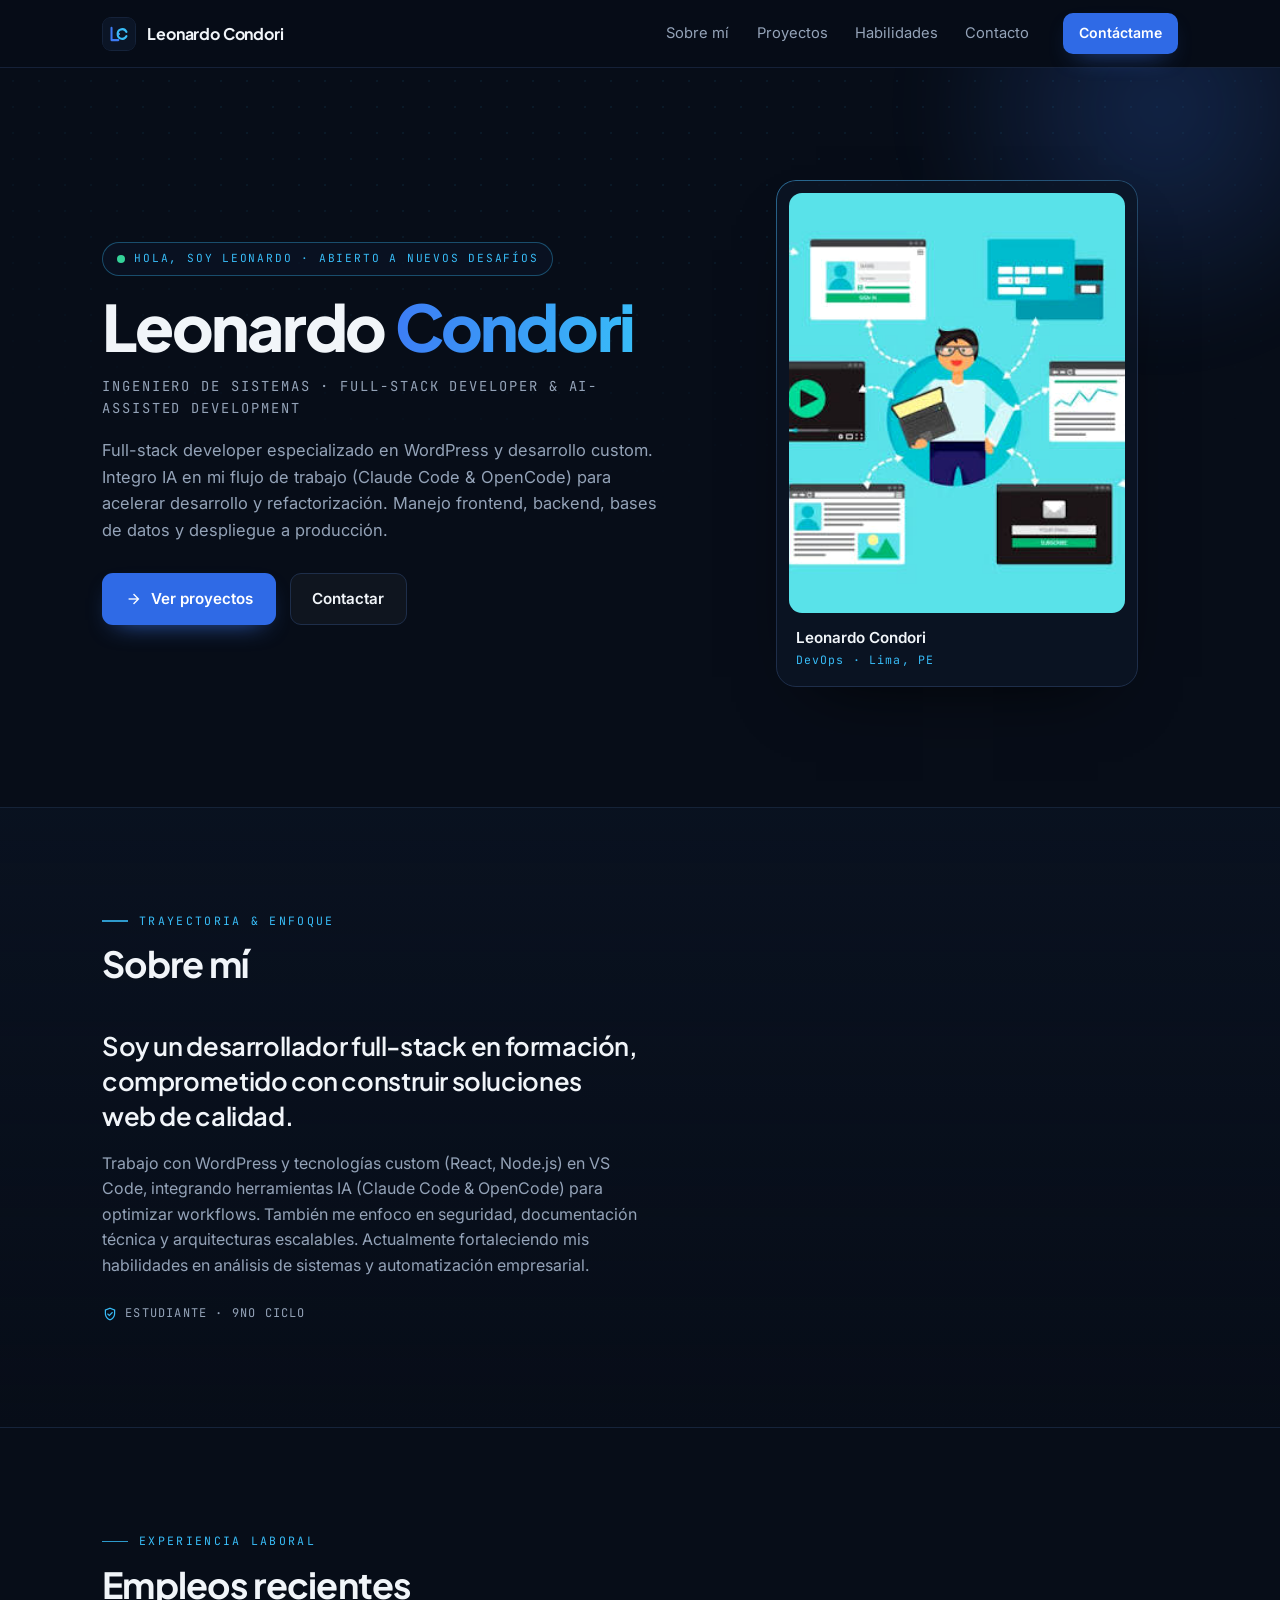
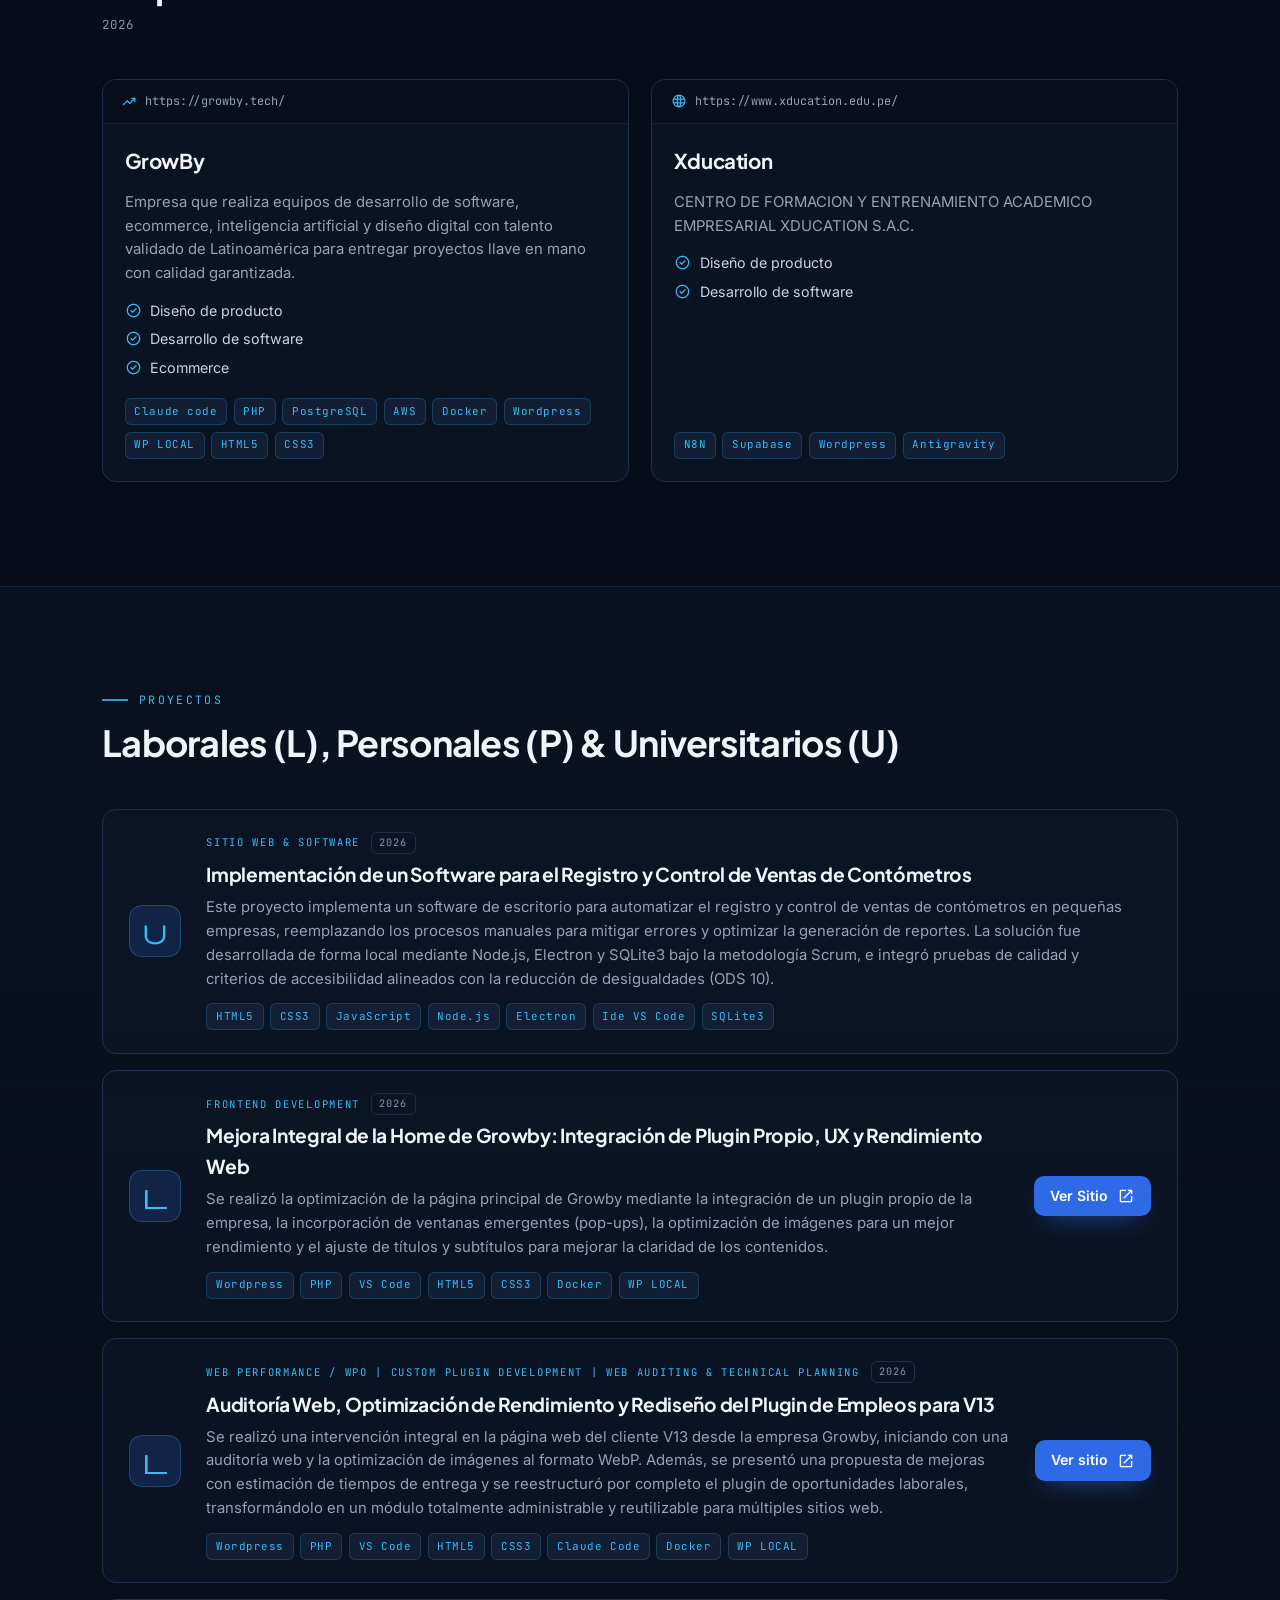
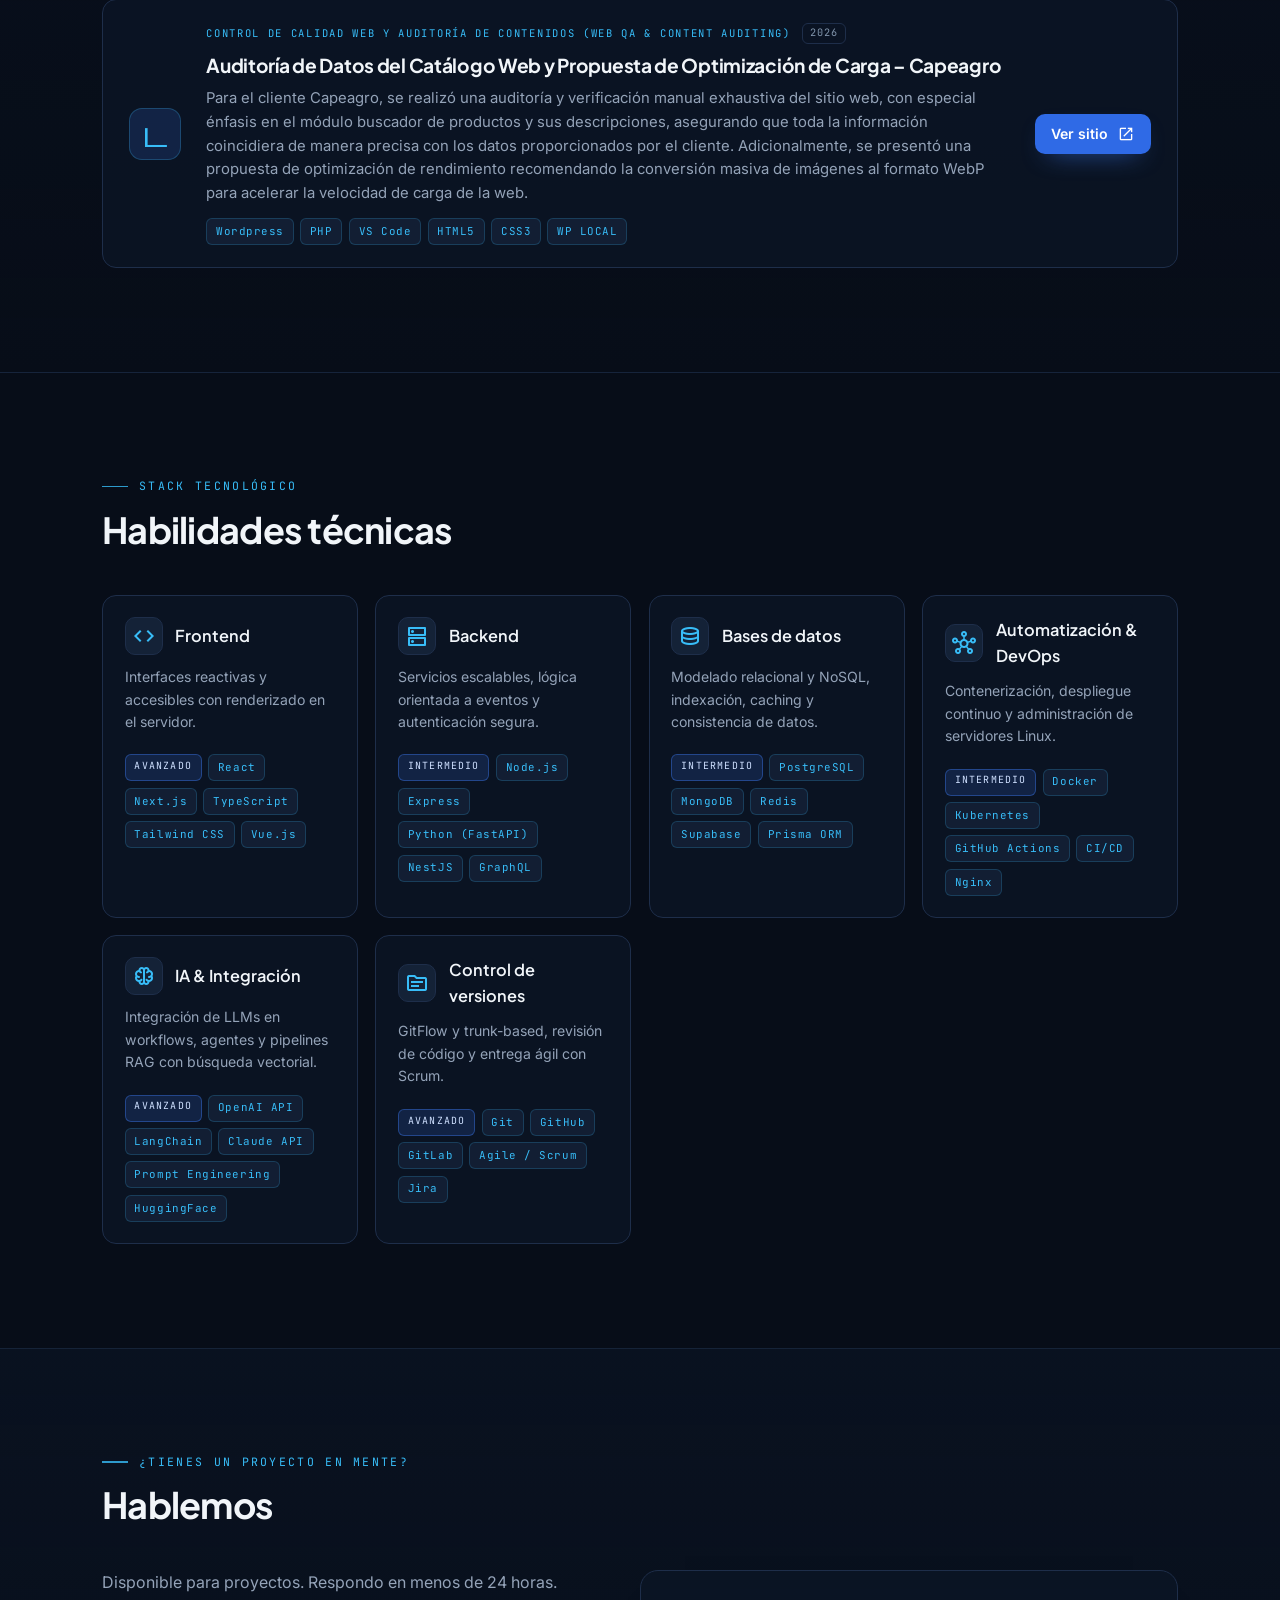
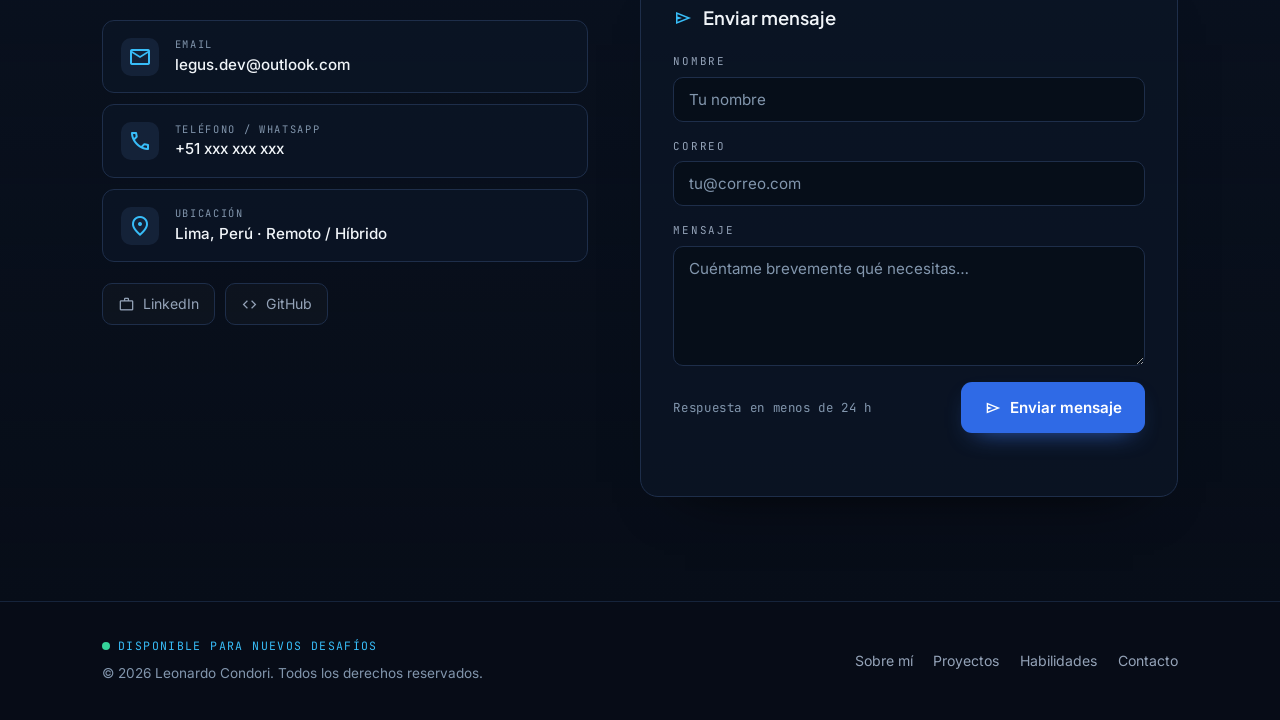
==== commit a0bbc3f3: "Rediseño + sección proyectos personales Rediseño + sección proyectos personales" ====
--- a/index.html
+++ b/index.html
@@ -1,765 +1,836 @@
 <!DOCTYPE html>
-
-<html class="dark" lang="es"><head><meta charset="utf-8"/><meta content="width=device-width, initial-scale=1.0" name="viewport"/><meta content="web_standard" name="shell-type"/><link href="https://fonts.googleapis.com/css2?family=Material+Symbols+Outlined:opsz,wght,FILL,GRAD@20..48,100..700,0..1,-50..200" rel="stylesheet"/><link href="https://fonts.googleapis.com" rel="preconnect"/><link crossorigin="" href="https://fonts.gstatic.com" rel="preconnect"/><link href="https://fonts.googleapis.com/css2?family=Inter:wght@300;400;500;600;700&amp;family=JetBrains+Mono:wght@400;500;600&amp;family=Plus+Jakarta+Sans:wght@500;600;700;800&amp;display=swap" rel="stylesheet"/>
-<link href="https://fonts.googleapis.com/css2?family=Material+Symbols+Outlined:wght,FILL@100..700,0..1&amp;display=swap" rel="stylesheet"/><style>@layer base{html,body{margin:0;padding:0;}body{overscroll-behavior:none;}main>:first-child{margin-top:0!important;}main>:last-child{margin-bottom:0!important;}}::-webkit-scrollbar{display:none;}</style><script src="https://cdn.tailwindcss.com"></script><script id="tailwind-config">tailwind.config={darkMode:"class",theme:{extend:{colors:{"surface-container":"#1a202b","on-background":"#dde2f3","on-error":"#690005","outline":"#8c90a0","on-secondary-fixed-variant":"#004c69","surface-variant":"#2f3541","surface-container-high":"#242a36","outline-variant":"#424654","on-surface":"#dde2f3","error":"#ffb4ab","primary-fixed-dim":"#b1c6ff","secondary-container":"#00a6e0","on-secondary-container":"#00374d","on-surface-variant":"#c2c6d6","secondary-fixed":"#c4e7ff","on-secondary":"#00354a","primary":"#b1c6ff","on-secondary-fixed":"#001e2c","surface-container-highest":"#2f3541","inverse-primary":"#0057cd","surface-container-low":"#161c27","on-primary-fixed-variant":"#00419d","on-tertiary":"#20304d","background":"#0d131f","secondary-fixed-dim":"#7bd0ff","tertiary-container":"#8191b2","error-container":"#93000a","on-primary-container":"#002662","inverse-on-surface":"#2a303d","tertiary-fixed-dim":"#b7c7ea","surface-dim":"#0d131f","surface-container-lowest":"#080e19","surface":"#0d131f","on-tertiary-fixed":"#091b36","on-primary":"#002c70","tertiary":"#b7c7ea","surface-bright":"#333946","on-tertiary-fixed-variant":"#374764","surface-tint":"#b1c6ff","on-tertiary-container":"#192a45","on-error-container":"#ffdad6","primary-fixed":"#d9e2ff","tertiary-fixed":"#d7e2ff","primary-container":"#578cff","on-primary-fixed":"#001946","inverse-surface":"#dde2f3","secondary":"#7bd0ff"},borderRadius:{"DEFAULT":"0.125rem","lg":"0.25rem","xl":"0.5rem","full":"0.75rem"},spacing:{"space-sm":"0.5rem","gutter-mobile":"1rem","space-md":"1rem","margin-mobile":"1.25rem","space-xl":"2.5rem","space-lg":"1.5rem","margin":"3rem","space-xs":"0.25rem","gutter":"1.5rem"},fontFamily:{"headline-lg-mobile":["Plus Jakarta Sans"],"label-mono-sm":["JetBrains Mono"],"body-lg":["Inter"],"body-sm":["Inter"],"display-xl":["Plus Jakarta Sans"],"headline-lg":["Plus Jakarta Sans"],"label-code":["JetBrains Mono"],"body-md":["Inter"],"headline-md":["Plus Jakarta Sans"],"display-xl-mobile":["Plus Jakarta Sans"]},fontSize:{"headline-lg-mobile":["26px",{lineHeight:"34px",letterSpacing:"-0.015em",fontWeight:"700"}],"label-mono-sm":["11px",{lineHeight:"16px",letterSpacing:"0.04em",fontWeight:"500"}],"body-lg":["18px",{lineHeight:"28px",letterSpacing:"-0.005em",fontWeight:"400"}],"body-sm":["13px",{lineHeight:"20px",letterSpacing:"0",fontWeight:"400"}],"display-xl":["56px",{lineHeight:"64px",letterSpacing:"-0.03em",fontWeight:"800"}],"headline-lg":["32px",{lineHeight:"40px",letterSpacing:"-0.02em",fontWeight:"700"}],"label-code":["13px",{lineHeight:"18px",letterSpacing:"0.02em",fontWeight:"500"}],"body-md":["15px",{lineHeight:"24px",letterSpacing:"0",fontWeight:"400"}],"headline-md":["24px",{lineHeight:"32px",letterSpacing:"-0.01em",fontWeight:"600"}],"display-xl-mobile":["36px",{lineHeight:"44px",letterSpacing:"-0.02em",fontWeight:"800"}]}}}};</script></head><body class="bg-background font-body-md text-on-surface antialiased selection:bg-primary-container selection:text-on-primary-container"><header class="fixed top-0 inset-x-0 z-50 bg-surface-container-lowest/80 backdrop-blur-xl shadow-[0_4px_20px_-2px_rgba(0,0,0,0.5)]"><div class="h-20 max-w-[1280px] mx-auto px-margin-mobile lg:px-margin flex items-center justify-between gap-space-md"><div class="flex items-center gap-space-sm"><img alt="Leonardo Condori Monogram Logo" class="h-8 w-auto object-contain" src="https://lh3.googleusercontent.com/aida/[base64]"/><div class="flex flex-col"><span class="font-headline-md text-body-md text-on-surface tracking-tight font-semibold">Leonardo Condori</span><span class="font-label-mono-sm text-label-mono-sm text-secondary uppercase tracking-widest">Ingeniero de Sistemas</span></div></div><nav class="hidden lg:flex items-center gap-space-lg" data-active-classes="text-primary font-semibold"><a aria-current="page" class="transition-colors duration-200 text-primary font-semibold" data-path="inicio" href="#hero">Inicio</a><a class="font-body-sm text-body-sm text-on-surface-variant hover:text-on-surface transition-colors duration-200" data-path="sobre-mi" href="#about">Sobre Mí</a><a class="font-body-sm text-body-sm text-on-surface-variant hover:text-on-surface transition-colors duration-200" data-path="proyectos" href="#projects">Proyectos</a><a class="font-body-sm text-body-sm text-on-surface-variant hover:text-on-surface transition-colors duration-200" data-path="habilidades" href="#skills">Habilidades</a><a class="font-body-sm text-body-sm text-on-surface-variant hover:text-on-surface transition-colors duration-200" data-path="contacto" href="#contact">Contacto</a></nav><div class="flex items-center gap-space-md"><a class="hidden sm:inline-flex items-center justify-center px-space-md py-space-xs rounded-xl bg-primary-container text-on-primary-container font-body-sm text-body-sm font-medium shadow-[0_0_20px_rgba(61,123,245,0.35)] hover:shadow-[0_0_24px_rgba(56,189,248,0.5)] hover:bg-secondary-container hover:text-on-secondary-container transition-all duration-200 active:scale-95" href="#contact">Contáctame</a><img alt="Profile" class="w-8 h-8 rounded-full object-cover ring-1 ring-secondary/30" src="https://lh3.googleusercontent.com/aida-public/[base64]"/></div></div></header><main class="w-full pt-20 bg-background min-h-screen"><div class="flex flex-col w-full">
-<!-- Interactive Style Helpers -->
-<style>
-    html { scroll-behavior: smooth; }
-    .telemetry-grid {
-      background-size: 28px 28px;
-      background-image: radial-gradient(circle, rgba(123, 208, 255, 0.08) 1px, transparent 1px);
-    }
-  </style>
-<!-- ==================== HERO SECTION ==================== -->
-<section class="relative w-full telemetry-grid overflow-hidden border-b border-surface-container-high/60 py-space-xl lg:py-24" id="hero">
-<!-- Ambient glowing light sources -->
-<div class="pointer-events-none absolute -top-40 -left-20 w-96 h-96 rounded-full bg-primary-container/20 blur-[130px]"></div>
-<div class="pointer-events-none absolute top-1/2 -right-32 w-96 h-96 rounded-full bg-secondary-container/15 blur-[140px]"></div>
-<div class="max-w-[1280px] mx-auto px-margin-mobile lg:px-margin relative z-10">
-<div class="grid grid-cols-1 lg:grid-cols-12 gap-space-xl items-center">
-<!-- Hero Left Column: Narrative & Metrics -->
-<div class="lg:col-span-7 flex flex-col gap-space-md">
-<!-- Availability Tag -->
-<div class="inline-flex items-center gap-2 self-start px-3 py-1.5 rounded-full bg-surface-container-low/90 border border-secondary/30 backdrop-blur-md shadow-[0_0_15px_rgba(123,208,255,0.15)]">
-<span class="relative flex h-2.5 w-2.5">
-<span class="animate-ping absolute inline-flex h-full w-full rounded-full bg-secondary opacity-75"></span>
-<span class="relative inline-flex rounded-full h-2.5 w-2.5 bg-secondary"></span>
-</span>
-<span class="font-label-mono-sm text-label-mono-sm text-secondary tracking-wider uppercase font-semibold">👋 Hola, soy • Disponible para nuevos desafíos</span>
-</div>
-<!-- Titles -->
-<div class="flex flex-col gap-space-xs mt-1">
-<h1 class="font-display-xl text-display-xl tracking-tight text-on-surface font-extrabold">
-              Leonardo <span class="text-transparent bg-clip-text bg-gradient-to-r from-primary to-secondary">Condori</span>
-</h1>
-<p class="font-headline-md text-headline-md font-semibold text-transparent bg-clip-text bg-gradient-to-r from-secondary-fixed via-secondary to-primary-fixed-dim">
-              Ingeniero de Sistemas • Full-Stack &amp; DevOps Engineer
-            </p>
-</div>
-<!-- Paragraph -->
-<p class="font-body-lg text-body-lg text-on-surface-variant max-w-2xl leading-relaxed mt-1">
-            Especializado en el diseño e implementación de arquitecturas distribuidas de alta disponibilidad, desarrollo web moderno de alto impacto y automatización de pipelines cloud. Transformo requerimientos complejos en sistemas escalables, tolerantes a fallos y centrados en producto.
-          </p>
-<!-- CTAs -->
-<div class="flex flex-wrap items-center gap-space-md pt-2">
-<a class="inline-flex items-center gap-2 px-space-lg py-3 rounded-xl bg-primary-container text-on-primary-container font-headline-md text-body-md font-medium shadow-[0_0_24px_rgba(87,140,255,0.45)] hover:shadow-[0_0_32px_rgba(123,208,255,0.65)] hover:bg-secondary-container hover:text-on-secondary-container transition-all duration-300 transform hover:-translate-y-0.5 active:scale-95" href="#projects">
-<span class="material-symbols-outlined text-[20px]">terminal</span>
-<span>Ver Proyectos</span>
-</a>
-<a class="inline-flex items-center gap-2 px-space-lg py-3 rounded-xl bg-surface-container-high/80 text-on-surface font-headline-md text-body-md font-medium border border-outline-variant/60 hover:border-secondary hover:text-secondary hover:bg-surface-container-highest transition-all duration-300 transform hover:-translate-y-0.5 active:scale-95 shadow-sm" href="#contact">
-<span class="material-symbols-outlined text-[20px]">mail</span>
-<span>Contactar</span>
-</a>
-<a class="inline-flex items-center gap-1.5 px-3 py-3 text-on-surface-variant hover:text-secondary font-label-code text-label-code transition-colors duration-200" href="#about">
-<span>Explorar perfil</span>
-<span class="material-symbols-outlined text-[16px]">arrow_forward</span>
-</a>
-</div>
-<!-- Quick Metrics Bar -->
-<div class="grid grid-cols-3 gap-3 pt-6 mt-3 border-t border-outline-variant/30 max-w-xl">
-<div class="flex flex-col p-3 rounded-lg bg-surface-container-lowest/70 border border-outline-variant/20">
-<span class="font-headline-lg text-headline-lg font-bold text-secondary">5+</span>
-<span class="font-label-mono-sm text-label-mono-sm text-on-surface-variant uppercase tracking-wider mt-0.5">Años Exp.</span>
-</div>
-<div class="flex flex-col p-3 rounded-lg bg-surface-container-lowest/70 border border-outline-variant/20">
-<span class="font-headline-lg text-headline-lg font-bold text-primary">20+</span>
-<span class="font-label-mono-sm text-label-mono-sm text-on-surface-variant uppercase tracking-wider mt-0.5">Proyectos Prod</span>
-</div>
-<div class="flex flex-col p-3 rounded-lg bg-surface-container-lowest/70 border border-outline-variant/20">
-<span class="font-headline-lg text-headline-lg font-bold text-secondary-fixed">99.9%</span>
-<span class="font-label-mono-sm text-label-mono-sm text-on-surface-variant uppercase tracking-wider mt-0.5">Uptime SLA</span>
-</div>
-</div>
-</div>
-<!-- Hero Right Column: Technical ID Card & Visual -->
-<div class="lg:col-span-5 relative flex justify-center items-center">
-<!-- Outer Card container -->
-<div class="relative w-full max-w-[420px] rounded-2xl bg-surface-container-low/95 p-4 sm:p-5 border border-outline-variant/60 shadow-[0_20px_50px_rgba(0,0,0,0.6)] backdrop-blur-xl group hover:border-secondary/50 transition-all duration-500">
-<!-- Terminal titlebar header -->
-<div class="flex items-center justify-between pb-3 mb-4 border-b border-outline-variant/40">
-<div class="flex items-center gap-1.5">
-<span class="w-3 h-3 rounded-full bg-error/80 inline-block"></span>
-<span class="w-3 h-3 rounded-full bg-amber-400/80 inline-block"></span>
-<span class="w-3 h-3 rounded-full bg-emerald-400/80 inline-block"></span>
-</div>
-<span class="font-label-mono-sm text-label-mono-sm text-outline tracking-wider font-semibold">leonardo@sys-node-01:~$</span>
-<span class="material-symbols-outlined text-[16px] text-outline">dns</span>
-</div>
-<!-- Image with glowing rim -->
-<div class="relative aspect-square w-full rounded-xl overflow-hidden bg-surface-container-highest shadow-inner">
-<img alt="Retrato profesional de Leonardo Condori, Ingeniero de Sistemas" class="w-full h-full object-cover object-center filter contrast-[1.05] brightness-95 group-hover:scale-105 transition-transform duration-700 ease-out" src="https://lh3.googleusercontent.com/aida-public/[base64]"/>
-<div class="absolute inset-0 bg-gradient-to-t from-surface-container-lowest/90 via-transparent to-transparent"></div>
-<!-- Quick ID Badge over image -->
-<div class="absolute bottom-3 left-3 right-3 flex items-center justify-between p-2.5 rounded-lg bg-surface-container-low/85 backdrop-blur-md border border-outline-variant/40">
-<div class="flex flex-col">
-<span class="font-label-code text-label-code text-on-surface font-semibold">Leonardo Condori</span>
-<span class="font-label-mono-sm text-label-mono-sm text-secondary">DevOps • Lima, PE</span>
-</div>
-<span class="px-2 py-0.5 rounded bg-primary/20 text-primary font-label-mono-sm text-label-mono-sm border border-primary/30">VERIFIED</span>
-</div>
-</div>
-<!-- Orbiting / Floating Tech Chips -->
-<div class="mt-4 grid grid-cols-2 gap-2">
-<div class="flex items-center gap-2 p-2 rounded-lg bg-surface-container/70 border border-outline-variant/30 hover:border-secondary/40 transition-colors">
-<span class="material-symbols-outlined text-[18px] text-secondary">deployed_code</span>
-<div class="flex flex-col">
-<span class="font-label-code text-[12px] text-on-surface font-medium leading-none">Docker • K8s</span>
-<span class="font-label-mono-sm text-[10px] text-outline mt-0.5">Containers</span>
-</div>
-</div>
-<div class="flex items-center gap-2 p-2 rounded-lg bg-surface-container/70 border border-outline-variant/30 hover:border-secondary/40 transition-colors">
-<span class="material-symbols-outlined text-[18px] text-primary">data_object</span>
-<div class="flex flex-col">
-<span class="font-label-code text-[12px] text-on-surface font-medium leading-none">Next.js • React</span>
-<span class="font-label-mono-sm text-[10px] text-outline mt-0.5">Frontend App</span>
-</div>
-</div>
-<div class="flex items-center gap-2 p-2 rounded-lg bg-surface-container/70 border border-outline-variant/30 hover:border-secondary/40 transition-colors">
-<span class="material-symbols-outlined text-[18px] text-secondary-fixed">bolt</span>
-<div class="flex flex-col">
-<span class="font-label-code text-[12px] text-on-surface font-medium leading-none">Python • Node</span>
-<span class="font-label-mono-sm text-[10px] text-outline mt-0.5">Backend APIs</span>
-</div>
-</div>
-<div class="flex items-center gap-2 p-2 rounded-lg bg-surface-container/70 border border-outline-variant/30 hover:border-secondary/40 transition-colors">
-<span class="material-symbols-outlined text-[18px] text-tertiary">storage</span>
-<div class="flex flex-col">
-<span class="font-label-code text-[12px] text-on-surface font-medium leading-none">Postgres • Redis</span>
-<span class="font-label-mono-sm text-[10px] text-outline mt-0.5">Data Layers</span>
-</div>
-</div>
-</div>
-</div>
-</div>
-</div>
-</div>
-</section>
-<!-- ==================== ABOUT SECTION ==================== -->
-<section class="w-full py-space-xl border-b border-surface-container-high/60 bg-surface-container-lowest/60" id="about">
-<div class="max-w-[1280px] mx-auto px-margin-mobile lg:px-margin">
-<!-- Section Header -->
-<div class="flex flex-col gap-1 mb-space-lg">
-<div class="flex items-center gap-2">
-<span class="h-1.5 w-6 rounded bg-secondary"></span>
-<span class="font-label-mono-sm text-label-mono-sm text-secondary uppercase tracking-widest font-semibold">TRAYECTORIA &amp; ENFOQUE</span>
-</div>
-<h2 class="font-headline-lg text-headline-lg text-on-surface font-bold">Sobre Mí</h2>
-</div>
-<!-- Main Profile Card -->
-<div class="p-6 lg:p-8 rounded-2xl bg-surface-container-low border border-outline-variant/50 shadow-[0_8px_30px_rgba(0,0,0,0.4)] backdrop-blur-sm transition-all duration-300 hover:border-secondary/40">
-<div class="grid grid-cols-1 lg:grid-cols-12 gap-8 items-start">
-<!-- Narrative Column -->
-<div class="lg:col-span-7 flex flex-col gap-4">
-<h3 class="font-headline-md text-headline-md text-on-surface font-semibold">
-              Ingeniería con foco en resiliencia de sistemas, eficiencia operativa y arquitectura limpia.
-            </h3>
-<p class="font-body-md text-body-md text-on-surface-variant leading-relaxed">
-              Como Ingeniero de Sistemas, concibo cada desarrollo como un subsistema interconectado donde el rendimiento del frontend, la robustez del backend y la orquestación en la nube deben coexistir en perfecta armonía. Mi experiencia abarca desde el diseño de microservicios y bases de datos relacionales optimizadas, hasta la implementación de flujos CI/CD con monitoreo de telemetría continua.
-            </p>
-<p class="font-body-md text-body-md text-on-surface-variant leading-relaxed">
-              Creo firmemente en el poder de la automatización pragmática: reducir fricciones en los despliegues, proteger la seguridad en cada capa y entregar valor de negocio rápido con interfaces de usuario intuitivas y ultra reactivas.
-            </p>
-<!-- Download CV / Actions -->
-<div class="pt-4 flex flex-wrap items-center gap-space-md">
-<a class="inline-flex items-center gap-2 px-space-md py-2.5 rounded-xl bg-surface-container-high hover:bg-primary-container text-on-surface hover:text-on-primary-container font-headline-md text-body-sm font-medium border border-outline-variant/50 hover:border-transparent transition-all duration-200 shadow-sm" href="#contact">
-<span class="material-symbols-outlined text-[18px]">download</span>
-<span>Descargar Resumen / CV</span>
-</a>
-<div class="flex items-center gap-2 text-on-surface-variant font-label-mono-sm text-label-mono-sm">
-<span class="material-symbols-outlined text-[16px] text-secondary">verified_user</span>
-<span>Titulado • CIP Colegiado Activo</span>
-</div>
-</div>
-</div>
-<!-- 3 Pillars Sub-cards Column -->
-<div class="lg:col-span-5 flex flex-col gap-3">
-<!-- Pillar 1 -->
-<div class="p-4 rounded-xl bg-surface-container/90 border border-outline-variant/40 hover:border-secondary/50 transition-all duration-300 hover:translate-x-1 group">
-<div class="flex items-start gap-3">
-<div class="p-2.5 rounded-lg bg-primary-container/20 text-primary group-hover:bg-primary-container group-hover:text-on-primary-container transition-colors">
-<span class="material-symbols-outlined text-[22px]">account_tree</span>
-</div>
-<div class="flex flex-col">
-<h4 class="font-headline-md text-body-md font-semibold text-on-surface">Arquitectura de Software</h4>
-<p class="font-body-sm text-body-sm text-on-surface-variant mt-1">
-                    Diseño distribuido, Domain-Driven Design (DDD), patrones de microservicios y contratos de API limpios.
-                  </p>
-</div>
-</div>
-</div>
-<!-- Pillar 2 -->
-<div class="p-4 rounded-xl bg-surface-container/90 border border-outline-variant/40 hover:border-secondary/50 transition-all duration-300 hover:translate-x-1 group">
-<div class="flex items-start gap-3">
-<div class="p-2.5 rounded-lg bg-secondary/20 text-secondary group-hover:bg-secondary-container group-hover:text-on-secondary-container transition-colors">
-<span class="material-symbols-outlined text-[22px]">all_inclusive</span>
-</div>
-<div class="flex flex-col">
-<h4 class="font-headline-md text-body-md font-semibold text-on-surface">Automatización &amp; CI/CD</h4>
-<p class="font-body-sm text-body-sm text-on-surface-variant mt-1">
-                    Pipelines de entrega continua con GitHub Actions, Docker multi-stage builds y monitoreo con Prometheus.
-                  </p>
-</div>
-</div>
-</div>
-<!-- Pillar 3 -->
-<div class="p-4 rounded-xl bg-surface-container/90 border border-outline-variant/40 hover:border-secondary/50 transition-all duration-300 hover:translate-x-1 group">
-<div class="flex items-start gap-3">
-<div class="p-2.5 rounded-lg bg-tertiary-container/30 text-tertiary group-hover:bg-tertiary group-hover:text-on-tertiary transition-colors">
-<span class="material-symbols-outlined text-[22px]">devices</span>
-</div>
-<div class="flex flex-col">
-<h4 class="font-headline-md text-body-md font-semibold text-on-surface">Desarrollo Centrado en Producto</h4>
-<p class="font-body-sm text-body-sm text-on-surface-variant mt-1">
-                    Interfaces intuitivas con React y TypeScript, accesibilidad, performance web y métricas de retención.
-                  </p>
-</div>
-</div>
-</div>
-</div>
-</div>
-</div>
-</div>
-</section>
-<!-- ==================== PROJECTS SECTION ==================== -->
-<section class="w-full py-space-xl border-b border-surface-container-high/60" id="projects">
-<div class="max-w-[1280px] mx-auto px-margin-mobile lg:px-margin">
-<!-- Section Header -->
-<div class="flex flex-col sm:flex-row sm:items-end justify-between gap-4 mb-space-lg">
-<div class="flex flex-col gap-1">
-<div class="flex items-center gap-2">
-<span class="h-1.5 w-6 rounded bg-secondary"></span>
-<span class="font-label-mono-sm text-label-mono-sm text-secondary uppercase tracking-widest font-semibold">TRABAJOS DESTACADOS</span>
-</div>
-<h2 class="font-headline-lg text-headline-lg text-on-surface font-bold">Proyectos Recientes</h2>
-</div>
-<span class="font-label-code text-label-code text-on-surface-variant">Sistemas desplegados en producción // 2023 - 2024</span>
-</div>
-<!-- Projects Grid -->
-<div class="grid grid-cols-1 lg:grid-cols-3 gap-6">
-<!-- PROJECT 1: GrowBy -->
-<article class="flex flex-col rounded-2xl bg-surface-container-low border border-outline-variant/50 overflow-hidden shadow-[0_4px_24px_rgba(0,0,0,0.5)] transition-all duration-300 hover:-translate-y-1.5 hover:border-secondary hover:shadow-[0_12px_36px_rgba(61,123,245,0.25)] group">
-<!-- Window Top Bar -->
-<div class="px-4 py-3 bg-surface-container-lowest border-b border-outline-variant/30 flex items-center justify-between">
-<div class="flex items-center gap-2">
-<span class="material-symbols-outlined text-[18px] text-secondary">trending_up</span>
-<span class="font-label-mono-sm text-label-mono-sm text-on-surface font-semibold">app.growby.io</span>
-</div>
-<span class="px-2 py-0.5 rounded bg-emerald-500/20 text-emerald-300 font-label-mono-sm text-[10px] font-semibold uppercase tracking-wider">LIVE MVP</span>
-</div>
-<!-- Simulated Architecture / Tech Vis Header -->
-<div class="relative p-5 bg-gradient-to-br from-surface-container-high/90 to-surface-container/60 border-b border-outline-variant/20 flex flex-col justify-between min-h-[140px]">
-<div class="flex items-center justify-between">
-<span class="font-label-code text-label-code text-secondary font-semibold">GROWBY // ANALYTICS SUITE</span>
-<span class="material-symbols-outlined text-[24px] text-outline-variant group-hover:text-secondary transition-colors">insights</span>
-</div>
-<div class="flex flex-col gap-1 mt-3">
-<div class="flex justify-between items-center text-[11px] font-label-mono-sm text-on-surface-variant">
-<span>Data Ingestion Latency</span>
-<span class="text-secondary font-semibold">~42ms</span>
-</div>
-<div class="w-full bg-surface-container-highest rounded-full h-1.5 overflow-hidden">
-<div class="bg-secondary h-full rounded-full w-[88%]"></div>
-</div>
-</div>
-</div>
-<!-- Card Content -->
-<div class="p-6 flex flex-col flex-1 justify-between gap-5">
-<div class="flex flex-col gap-3">
-<h3 class="font-headline-md text-headline-md text-on-surface font-bold group-hover:text-primary transition-colors">
-                GrowBy
-              </h3>
-<p class="font-body-sm text-body-sm text-on-surface-variant leading-relaxed">
-                Plataforma integral de analítica, optimización y crecimiento para startups e e-commerce. Provee tableros en tiempo real para atribución de canales de venta y forecasting de demanda.
-              </p>
-<!-- Feature Bullets -->
-<ul class="flex flex-col gap-1.5 pt-2">
-<li class="flex items-center gap-2 text-on-surface text-body-sm font-body-sm">
-<span class="material-symbols-outlined text-[16px] text-secondary">check_circle</span>
-<span>Live metrics dashboard y embudos de conversión</span>
-</li>
-<li class="flex items-center gap-2 text-on-surface text-body-sm font-body-sm">
-<span class="material-symbols-outlined text-[16px] text-secondary">check_circle</span>
-<span>Automated sales tracking &amp; webhook processing</span>
-</li>
-<li class="flex items-center gap-2 text-on-surface text-body-sm font-body-sm">
-<span class="material-symbols-outlined text-[16px] text-secondary">check_circle</span>
-<span>Autenticación RBAC y multi-tenant isolation</span>
-</li>
-</ul>
-</div>
-<!-- Tech Stack & Links -->
-<div class="flex flex-col gap-4 pt-3 border-t border-outline-variant/30">
-<div class="flex flex-wrap gap-1.5">
-<span class="px-2 py-0.5 rounded bg-surface-container text-secondary font-label-mono-sm text-label-mono-sm border border-secondary/20">Next.js</span>
-<span class="px-2 py-0.5 rounded bg-surface-container text-secondary font-label-mono-sm text-label-mono-sm border border-secondary/20">TypeScript</span>
-<span class="px-2 py-0.5 rounded bg-surface-container text-secondary font-label-mono-sm text-label-mono-sm border border-secondary/20">PostgreSQL</span>
-<span class="px-2 py-0.5 rounded bg-surface-container text-secondary font-label-mono-sm text-label-mono-sm border border-secondary/20">AWS</span>
-<span class="px-2 py-0.5 rounded bg-surface-container text-secondary font-label-mono-sm text-label-mono-sm border border-secondary/20">Docker</span>
-</div>
-<div class="flex items-center gap-3">
-<a class="flex-1 inline-flex items-center justify-center gap-1.5 py-2 px-3 rounded-lg bg-primary-container text-on-primary-container font-headline-md text-body-sm font-medium hover:bg-secondary-container transition-all" href="#contact">
-<span class="material-symbols-outlined text-[16px]">visibility</span>
-<span>Ver Demo en Vivo</span>
-</a>
-<a class="inline-flex items-center justify-center p-2 rounded-lg bg-surface-container-high text-on-surface hover:text-secondary hover:border-secondary border border-outline-variant/40 transition-colors" href="#contact" title="Ver Repositorio">
-<span class="material-symbols-outlined text-[18px]">code</span>
-</a>
-</div>
-</div>
-</div>
-</article>
-<!-- PROJECT 2: Xducation -->
-<article class="flex flex-col rounded-2xl bg-surface-container-low border border-outline-variant/50 overflow-hidden shadow-[0_4px_24px_rgba(0,0,0,0.5)] transition-all duration-300 hover:-translate-y-1.5 hover:border-secondary hover:shadow-[0_12px_36px_rgba(61,123,245,0.25)] group">
-<!-- Window Top Bar -->
-<div class="px-4 py-3 bg-surface-container-lowest border-b border-outline-variant/30 flex items-center justify-between">
-<div class="flex items-center gap-2">
-<span class="material-symbols-outlined text-[18px] text-primary">school</span>
-<span class="font-label-mono-sm text-label-mono-sm text-on-surface font-semibold">campus.xducation.edu</span>
-</div>
-<span class="px-2 py-0.5 rounded bg-primary/20 text-primary-fixed-dim font-label-mono-sm text-[10px] font-semibold uppercase tracking-wider">DEPLOYED</span>
-</div>
-<!-- Simulated Architecture / Vis Header -->
-<div class="relative p-5 bg-gradient-to-br from-surface-container-high/90 to-surface-container/60 border-b border-outline-variant/20 flex flex-col justify-between min-h-[140px]">
-<div class="flex items-center justify-between">
-<span class="font-label-code text-label-code text-primary font-semibold">XDUCATION // EDTECH LMS</span>
-<span class="material-symbols-outlined text-[24px] text-outline-variant group-hover:text-primary transition-colors">video_camera_front</span>
-</div>
-<div class="flex flex-col gap-1 mt-3">
-<div class="flex justify-between items-center text-[11px] font-label-mono-sm text-on-surface-variant">
-<span>WebRTC Stream Concurrent Users</span>
-<span class="text-primary font-semibold">1,250+</span>
-</div>
-<div class="w-full bg-surface-container-highest rounded-full h-1.5 overflow-hidden">
-<div class="bg-primary-container h-full rounded-full w-[94%]"></div>
-</div>
-</div>
-</div>
-<!-- Card Content -->
-<div class="p-6 flex flex-col flex-1 justify-between gap-5">
-<div class="flex flex-col gap-3">
-<h3 class="font-headline-md text-headline-md text-on-surface font-bold group-hover:text-primary transition-colors">
-                Xducation
-              </h3>
-<p class="font-body-sm text-body-sm text-on-surface-variant leading-relaxed">
-                Campus virtual y suite de aprendizaje colaborativo moderno. Cuenta con aulas interactivas sincrónicas, evaluación automatizada con feedback inmediato y seguimiento detallado de progreso.
-              </p>
-<!-- Feature Bullets -->
-<ul class="flex flex-col gap-1.5 pt-2">
-<li class="flex items-center gap-2 text-on-surface text-body-sm font-body-sm">
-<span class="material-symbols-outlined text-[16px] text-primary">check_circle</span>
-<span>Streaming de baja latencia con WebRTC</span>
-</li>
-<li class="flex items-center gap-2 text-on-surface text-body-sm font-body-sm">
-<span class="material-symbols-outlined text-[16px] text-primary">check_circle</span>
-<span>Quizzes automatizados con calificación dinámica</span>
-</li>
-<li class="flex items-center gap-2 text-on-surface text-body-sm font-body-sm">
-<span class="material-symbols-outlined text-[16px] text-primary">check_circle</span>
-<span>Analytics de rendimiento estudiantil y cohortes</span>
-</li>
-</ul>
-</div>
-<!-- Tech Stack & Links -->
-<div class="flex flex-col gap-4 pt-3 border-t border-outline-variant/30">
-<div class="flex flex-wrap gap-1.5">
-<span class="px-2 py-0.5 rounded bg-surface-container text-primary font-label-mono-sm text-label-mono-sm border border-primary/20">React</span>
-<span class="px-2 py-0.5 rounded bg-surface-container text-primary font-label-mono-sm text-label-mono-sm border border-primary/20">Node.js</span>
-<span class="px-2 py-0.5 rounded bg-surface-container text-primary font-label-mono-sm text-label-mono-sm border border-primary/20">MongoDB</span>
-<span class="px-2 py-0.5 rounded bg-surface-container text-primary font-label-mono-sm text-label-mono-sm border border-primary/20">WebRTC</span>
-<span class="px-2 py-0.5 rounded bg-surface-container text-primary font-label-mono-sm text-label-mono-sm border border-primary/20">Redis</span>
-</div>
-<div class="flex items-center gap-3">
-<a class="flex-1 inline-flex items-center justify-center gap-1.5 py-2 px-3 rounded-lg bg-surface-container-high hover:bg-primary-container text-on-surface hover:text-on-primary-container font-headline-md text-body-sm font-medium border border-outline-variant/40 hover:border-transparent transition-all" href="#contact">
-<span class="material-symbols-outlined text-[16px]">visibility</span>
-<span>Ver Demo</span>
-</a>
-<a class="flex-1 inline-flex items-center justify-center gap-1.5 py-2 px-3 rounded-lg bg-surface-container-high text-on-surface hover:text-secondary hover:border-secondary border border-outline-variant/40 transition-colors" href="#contact">
-<span class="material-symbols-outlined text-[16px]">settings_suggest</span>
-<span>Detalles Técnicos</span>
-</a>
-</div>
-</div>
-</div>
-</article>
-<!-- PROJECT 3: CloudSentinel -->
-<article class="flex flex-col rounded-2xl bg-surface-container-low border border-outline-variant/50 overflow-hidden shadow-[0_4px_24px_rgba(0,0,0,0.5)] transition-all duration-300 hover:-translate-y-1.5 hover:border-secondary hover:shadow-[0_12px_36px_rgba(61,123,245,0.25)] group">
-<!-- Window Top Bar -->
-<div class="px-4 py-3 bg-surface-container-lowest border-b border-outline-variant/30 flex items-center justify-between">
-<div class="flex items-center gap-2">
-<span class="material-symbols-outlined text-[18px] text-secondary-fixed">shield</span>
-<span class="font-label-mono-sm text-label-mono-sm text-on-surface font-semibold">cluster.cloudsentinel.net</span>
-</div>
-<span class="px-2 py-0.5 rounded bg-secondary-fixed-dim/20 text-secondary-fixed font-label-mono-sm text-[10px] font-semibold uppercase tracking-wider">ENTERPRISE</span>
-</div>
-<!-- Simulated Architecture / Vis Header -->
-<div class="relative p-5 bg-gradient-to-br from-surface-container-high/90 to-surface-container/60 border-b border-outline-variant/20 flex flex-col justify-between min-h-[140px]">
-<div class="flex items-center justify-between">
-<span class="font-label-code text-label-code text-secondary-fixed font-semibold">CLOUDSENTINEL // SRE ENGINE</span>
-<span class="material-symbols-outlined text-[24px] text-outline-variant group-hover:text-secondary-fixed transition-colors">cloud_sync</span>
-</div>
-<div class="flex flex-col gap-1 mt-3">
-<div class="flex justify-between items-center text-[11px] font-label-mono-sm text-on-surface-variant">
-<span>Cluster Node Health Index</span>
-<span class="text-secondary-fixed font-semibold">99.98% OK</span>
-</div>
-<div class="w-full bg-surface-container-highest rounded-full h-1.5 overflow-hidden">
-<div class="bg-secondary-fixed h-full rounded-full w-[99%]"></div>
-</div>
-</div>
-</div>
-<!-- Card Content -->
-<div class="p-6 flex flex-col flex-1 justify-between gap-5">
-<div class="flex flex-col gap-3">
-<h3 class="font-headline-md text-headline-md text-on-surface font-bold group-hover:text-secondary-fixed transition-colors">
-                CloudSentinel
-              </h3>
-<p class="font-body-sm text-body-sm text-on-surface-variant leading-relaxed">
-                Sistema distribuido de monitoreo, telemetría y alertas automáticas de infraestructura multicloud. Centraliza logs, detecta anomalías con umbrales adaptativos y ejecuta scripts de autoreparación.
-              </p>
-<!-- Feature Bullets -->
-<ul class="flex flex-col gap-1.5 pt-2">
-<li class="flex items-center gap-2 text-on-surface text-body-sm font-body-sm">
-<span class="material-symbols-outlined text-[16px] text-secondary-fixed">check_circle</span>
-<span>Alertas automáticas vía Slack, Webhooks y Pager</span>
-</li>
-<li class="flex items-center gap-2 text-on-surface text-body-sm font-body-sm">
-<span class="material-symbols-outlined text-[16px] text-secondary-fixed">check_circle</span>
-<span>Dashboards dinámicos Grafana con métricas Prometheus</span>
-</li>
-<li class="flex items-center gap-2 text-on-surface text-body-sm font-body-sm">
-<span class="material-symbols-outlined text-[16px] text-secondary-fixed">check_circle</span>
-<span>Orquestación de microservicios con Kubernetes y Helm</span>
-</li>
-</ul>
-</div>
-<!-- Tech Stack & Links -->
-<div class="flex flex-col gap-4 pt-3 border-t border-outline-variant/30">
-<div class="flex flex-wrap gap-1.5">
-<span class="px-2 py-0.5 rounded bg-surface-container text-secondary-fixed font-label-mono-sm text-label-mono-sm border border-secondary-fixed/20">Python</span>
-<span class="px-2 py-0.5 rounded bg-surface-container text-secondary-fixed font-label-mono-sm text-label-mono-sm border border-secondary-fixed/20">FastAPI</span>
-<span class="px-2 py-0.5 rounded bg-surface-container text-secondary-fixed font-label-mono-sm text-label-mono-sm border border-secondary-fixed/20">Docker</span>
-<span class="px-2 py-0.5 rounded bg-surface-container text-secondary-fixed font-label-mono-sm text-label-mono-sm border border-secondary-fixed/20">Kubernetes</span>
-<span class="px-2 py-0.5 rounded bg-surface-container text-secondary-fixed font-label-mono-sm text-label-mono-sm border border-secondary-fixed/20">Prometheus</span>
-</div>
-<div class="flex items-center gap-3">
-<a class="flex-1 inline-flex items-center justify-center gap-1.5 py-2 px-3 rounded-lg bg-surface-container-high hover:bg-secondary-container text-on-surface hover:text-on-secondary-container font-headline-md text-body-sm font-medium border border-outline-variant/40 hover:border-transparent transition-all" href="#contact">
-<span class="material-symbols-outlined text-[16px]">visibility</span>
-<span>Ver Arquitectura</span>
-</a>
-<a class="inline-flex items-center justify-center p-2 rounded-lg bg-surface-container-high text-on-surface hover:text-secondary hover:border-secondary border border-outline-variant/40 transition-colors" href="#contact" title="Código Fuente">
-<span class="material-symbols-outlined text-[18px]">code</span>
-</a>
-</div>
-</div>
-</div>
-</article>
-</div>
-</div>
-</section>
-<!-- ==================== SKILLS SECTION ==================== -->
-<section class="w-full py-space-xl border-b border-surface-container-high/60 bg-surface-container-lowest/60" id="skills">
-<div class="max-w-[1280px] mx-auto px-margin-mobile lg:px-margin">
-<!-- Section Header -->
-<div class="flex flex-col gap-1 mb-space-lg">
-<div class="flex items-center gap-2">
-<span class="h-1.5 w-6 rounded bg-secondary"></span>
-<span class="font-label-mono-sm text-label-mono-sm text-secondary uppercase tracking-widest font-semibold">STACK TECNOLÓGICO</span>
-</div>
-<h2 class="font-headline-lg text-headline-lg text-on-surface font-bold">Habilidades Técnicas</h2>
-</div>
-<!-- Skills Grid (6 Domain Cards) -->
-<div class="grid grid-cols-1 md:grid-cols-2 lg:grid-cols-3 gap-6">
-<!-- 1. Frontend -->
-<div class="p-6 rounded-2xl bg-surface-container-low border border-outline-variant/40 shadow-md hover:border-secondary hover:shadow-[0_8px_30px_rgba(61,123,245,0.2)] hover:-translate-y-1 transition-all duration-300 flex flex-col justify-between group">
-<div>
-<div class="flex items-center justify-between mb-4">
-<div class="p-3 rounded-xl bg-surface-container-high text-secondary border border-outline-variant/30 group-hover:border-secondary/40 transition-colors">
-<span class="material-symbols-outlined text-[28px]">code</span>
-</div>
-<span class="font-label-mono-sm text-label-mono-sm text-outline font-semibold">NIVEL • AVANZADO</span>
-</div>
-<h3 class="font-headline-md text-headline-md text-on-surface font-semibold mb-2">Frontend</h3>
-<p class="font-body-sm text-body-sm text-on-surface-variant mb-4">
-              Construcción de interfaces reactivas, accesibles y con renderizado del lado del servidor de máxima velocidad.
-            </p>
-<div class="flex flex-wrap gap-1.5">
-<span class="px-2.5 py-1 rounded-md bg-surface-container text-secondary font-label-mono-sm text-label-mono-sm border border-secondary/20">React</span>
-<span class="px-2.5 py-1 rounded-md bg-surface-container text-secondary font-label-mono-sm text-label-mono-sm border border-secondary/20">Next.js</span>
-<span class="px-2.5 py-1 rounded-md bg-surface-container text-secondary font-label-mono-sm text-label-mono-sm border border-secondary/20">TypeScript</span>
-<span class="px-2.5 py-1 rounded-md bg-surface-container text-secondary font-label-mono-sm text-label-mono-sm border border-secondary/20">Tailwind CSS</span>
-<span class="px-2.5 py-1 rounded-md bg-surface-container text-secondary font-label-mono-sm text-label-mono-sm border border-secondary/20">Redux Toolkit</span>
-<span class="px-2.5 py-1 rounded-md bg-surface-container text-secondary font-label-mono-sm text-label-mono-sm border border-secondary/20">Vue.js</span>
-<span class="px-2.5 py-1 rounded-md bg-surface-container text-secondary font-label-mono-sm text-label-mono-sm border border-secondary/20">HTML5 / CSS3</span>
-</div>
-</div>
-<div class="mt-6 pt-3 border-t border-outline-variant/20 flex items-center justify-between text-on-surface-variant font-label-mono-sm text-[11px]">
-<span>Performance audit score</span>
-<span class="text-secondary font-semibold">98/100</span>
-</div>
-</div>
-<!-- 2. Backend -->
-<div class="p-6 rounded-2xl bg-surface-container-low border border-outline-variant/40 shadow-md hover:border-secondary hover:shadow-[0_8px_30px_rgba(61,123,245,0.2)] hover:-translate-y-1 transition-all duration-300 flex flex-col justify-between group">
-<div>
-<div class="flex items-center justify-between mb-4">
-<div class="p-3 rounded-xl bg-surface-container-high text-primary border border-outline-variant/30 group-hover:border-primary/40 transition-colors">
-<span class="material-symbols-outlined text-[28px]">dns</span>
-</div>
-<span class="font-label-mono-sm text-label-mono-sm text-outline font-semibold">NIVEL • SENIOR</span>
-</div>
-<h3 class="font-headline-md text-headline-md text-on-surface font-semibold mb-2">Backend</h3>
-<p class="font-body-sm text-body-sm text-on-surface-variant mb-4">
-              Servicios escalables, lógica de negocio orientada a eventos, autenticación segura y protocolos eficientes.
-            </p>
-<div class="flex flex-wrap gap-1.5">
-<span class="px-2.5 py-1 rounded-md bg-surface-container text-primary font-label-mono-sm text-label-mono-sm border border-primary/20">Node.js</span>
-<span class="px-2.5 py-1 rounded-md bg-surface-container text-primary font-label-mono-sm text-label-mono-sm border border-primary/20">Express</span>
-<span class="px-2.5 py-1 rounded-md bg-surface-container text-primary font-label-mono-sm text-label-mono-sm border border-primary/20">Python (FastAPI)</span>
-<span class="px-2.5 py-1 rounded-md bg-surface-container text-primary font-label-mono-sm text-label-mono-sm border border-primary/20">Django</span>
-<span class="px-2.5 py-1 rounded-md bg-surface-container text-primary font-label-mono-sm text-label-mono-sm border border-primary/20">NestJS</span>
-<span class="px-2.5 py-1 rounded-md bg-surface-container text-primary font-label-mono-sm text-label-mono-sm border border-primary/20">RESTful APIs</span>
-<span class="px-2.5 py-1 rounded-md bg-surface-container text-primary font-label-mono-sm text-label-mono-sm border border-primary/20">GraphQL</span>
-</div>
-</div>
-<div class="mt-6 pt-3 border-t border-outline-variant/20 flex items-center justify-between text-on-surface-variant font-label-mono-sm text-[11px]">
-<span>Throughput concurrency</span>
-<span class="text-primary font-semibold">15K req/s</span>
-</div>
-</div>
-<!-- 3. Databases -->
-<div class="p-6 rounded-2xl bg-surface-container-low border border-outline-variant/40 shadow-md hover:border-secondary hover:shadow-[0_8px_30px_rgba(61,123,245,0.2)] hover:-translate-y-1 transition-all duration-300 flex flex-col justify-between group">
-<div>
-<div class="flex items-center justify-between mb-4">
-<div class="p-3 rounded-xl bg-surface-container-high text-tertiary border border-outline-variant/30 group-hover:border-tertiary/40 transition-colors">
-<span class="material-symbols-outlined text-[28px]">database</span>
-</div>
-<span class="font-label-mono-sm text-label-mono-sm text-outline font-semibold">NIVEL • AVANZADO</span>
-</div>
-<h3 class="font-headline-md text-headline-md text-on-surface font-semibold mb-2">Databases</h3>
-<p class="font-body-sm text-body-sm text-on-surface-variant mb-4">
-              Modelado relacional y NoSQL, estrategias de indexación, caching de alta velocidad y consistencia de datos.
-            </p>
-<div class="flex flex-wrap gap-1.5">
-<span class="px-2.5 py-1 rounded-md bg-surface-container text-tertiary font-label-mono-sm text-label-mono-sm border border-tertiary/20">PostgreSQL</span>
-<span class="px-2.5 py-1 rounded-md bg-surface-container text-tertiary font-label-mono-sm text-label-mono-sm border border-tertiary/20">MongoDB</span>
-<span class="px-2.5 py-1 rounded-md bg-surface-container text-tertiary font-label-mono-sm text-label-mono-sm border border-tertiary/20">MySQL</span>
-<span class="px-2.5 py-1 rounded-md bg-surface-container text-tertiary font-label-mono-sm text-label-mono-sm border border-tertiary/20">Redis</span>
-<span class="px-2.5 py-1 rounded-md bg-surface-container text-tertiary font-label-mono-sm text-label-mono-sm border border-tertiary/20">Supabase</span>
-<span class="px-2.5 py-1 rounded-md bg-surface-container text-tertiary font-label-mono-sm text-label-mono-sm border border-tertiary/20">Prisma ORM</span>
-<span class="px-2.5 py-1 rounded-md bg-surface-container text-tertiary font-label-mono-sm text-label-mono-sm border border-tertiary/20">Query Tuning</span>
-</div>
-</div>
-<div class="mt-6 pt-3 border-t border-outline-variant/20 flex items-center justify-between text-on-surface-variant font-label-mono-sm text-[11px]">
-<span>Cache hit ratio avg</span>
-<span class="text-tertiary font-semibold">96.4%</span>
-</div>
-</div>
-<!-- 4. Automation & DevOps -->
-<div class="p-6 rounded-2xl bg-surface-container-low border border-outline-variant/40 shadow-md hover:border-secondary hover:shadow-[0_8px_30px_rgba(61,123,245,0.2)] hover:-translate-y-1 transition-all duration-300 flex flex-col justify-between group">
-<div>
-<div class="flex items-center justify-between mb-4">
-<div class="p-3 rounded-xl bg-surface-container-high text-secondary-fixed border border-outline-variant/30 group-hover:border-secondary-fixed/40 transition-colors">
-<span class="material-symbols-outlined text-[28px]">hub</span>
-</div>
-<span class="font-label-mono-sm text-label-mono-sm text-outline font-semibold">NIVEL • SENIOR</span>
-</div>
-<h3 class="font-headline-md text-headline-md text-on-surface font-semibold mb-2">Automation &amp; DevOps</h3>
-<p class="font-body-sm text-body-sm text-on-surface-variant mb-4">
-              Contenerización, automatización de pruebas, despliegue continuo y administración de servidores Linux.
-            </p>
-<div class="flex flex-wrap gap-1.5">
-<span class="px-2.5 py-1 rounded-md bg-surface-container text-secondary-fixed font-label-mono-sm text-label-mono-sm border border-secondary-fixed/20">Docker</span>
-<span class="px-2.5 py-1 rounded-md bg-surface-container text-secondary-fixed font-label-mono-sm text-label-mono-sm border border-secondary-fixed/20">Kubernetes</span>
-<span class="px-2.5 py-1 rounded-md bg-surface-container text-secondary-fixed font-label-mono-sm text-label-mono-sm border border-secondary-fixed/20">GitHub Actions</span>
-<span class="px-2.5 py-1 rounded-md bg-surface-container text-secondary-fixed font-label-mono-sm text-label-mono-sm border border-secondary-fixed/20">CI/CD Pipelines</span>
-<span class="px-2.5 py-1 rounded-md bg-surface-container text-secondary-fixed font-label-mono-sm text-label-mono-sm border border-secondary-fixed/20">Linux SysAdmin</span>
-<span class="px-2.5 py-1 rounded-md bg-surface-container text-secondary-fixed font-label-mono-sm text-label-mono-sm border border-secondary-fixed/20">Nginx Reverse Proxy</span>
-</div>
-</div>
-<div class="mt-6 pt-3 border-t border-outline-variant/20 flex items-center justify-between text-on-surface-variant font-label-mono-sm text-[11px]">
-<span>Deployment frequency</span>
-<span class="text-secondary-fixed font-semibold">Multiple / day</span>
-</div>
-</div>
-<!-- 5. AI Tools & Integration -->
-<div class="p-6 rounded-2xl bg-surface-container-low border border-outline-variant/40 shadow-md hover:border-secondary hover:shadow-[0_8px_30px_rgba(61,123,245,0.2)] hover:-translate-y-1 transition-all duration-300 flex flex-col justify-between group">
-<div>
-<div class="flex items-center justify-between mb-4">
-<div class="p-3 rounded-xl bg-surface-container-high text-primary-fixed-dim border border-outline-variant/30 group-hover:border-primary-fixed-dim/40 transition-colors">
-<span class="material-symbols-outlined text-[28px]">neurology</span>
-</div>
-<span class="font-label-mono-sm text-label-mono-sm text-outline font-semibold">NIVEL • INTERMEDIO-AVANZADO</span>
-</div>
-<h3 class="font-headline-md text-headline-md text-on-surface font-semibold mb-2">AI Tools &amp; Integration</h3>
-<p class="font-body-sm text-body-sm text-on-surface-variant mb-4">
-              Integración de LLMs en workflows empresariales, agentes inteligentes, vector search y pipelines RAG.
-            </p>
-<div class="flex flex-wrap gap-1.5">
-<span class="px-2.5 py-1 rounded-md bg-surface-container text-primary-fixed-dim font-label-mono-sm text-label-mono-sm border border-primary-fixed-dim/20">OpenAI API</span>
-<span class="px-2.5 py-1 rounded-md bg-surface-container text-primary-fixed-dim font-label-mono-sm text-label-mono-sm border border-primary-fixed-dim/20">LangChain</span>
-<span class="px-2.5 py-1 rounded-md bg-surface-container text-primary-fixed-dim font-label-mono-sm text-label-mono-sm border border-primary-fixed-dim/20">Prompt Engineering</span>
-<span class="px-2.5 py-1 rounded-md bg-surface-container text-primary-fixed-dim font-label-mono-sm text-label-mono-sm border border-primary-fixed-dim/20">Claude API</span>
-<span class="px-2.5 py-1 rounded-md bg-surface-container text-primary-fixed-dim font-label-mono-sm text-label-mono-sm border border-primary-fixed-dim/20">Vector Embeddings</span>
-<span class="px-2.5 py-1 rounded-md bg-surface-container text-primary-fixed-dim font-label-mono-sm text-label-mono-sm border border-primary-fixed-dim/20">HuggingFace</span>
-</div>
-</div>
-<div class="mt-6 pt-3 border-t border-outline-variant/20 flex items-center justify-between text-on-surface-variant font-label-mono-sm text-[11px]">
-<span>Semantic search recall</span>
-<span class="text-primary-fixed-dim font-semibold">&gt;94%</span>
-</div>
-</div>
-<!-- 6. Version Control & Workflow -->
-<div class="p-6 rounded-2xl bg-surface-container-low border border-outline-variant/40 shadow-md hover:border-secondary hover:shadow-[0_8px_30px_rgba(61,123,245,0.2)] hover:-translate-y-1 transition-all duration-300 flex flex-col justify-between group">
-<div>
-<div class="flex items-center justify-between mb-4">
-<div class="p-3 rounded-xl bg-surface-container-high text-secondary border border-outline-variant/30 group-hover:border-secondary/40 transition-colors">
-<span class="material-symbols-outlined text-[28px]">source</span>
-</div>
-<span class="font-label-mono-sm text-label-mono-sm text-outline font-semibold">NIVEL • AVANZADO</span>
-</div>
-<h3 class="font-headline-md text-headline-md text-on-surface font-semibold mb-2">Version Control &amp; Workflow</h3>
-<p class="font-body-sm text-body-sm text-on-surface-variant mb-4">
-              Metodologías de entrega ágiles, ramas estratégicas (GitFlow/Trunk), revisión de código y testing colaborativo.
-            </p>
-<div class="flex flex-wrap gap-1.5">
-<span class="px-2.5 py-1 rounded-md bg-surface-container text-secondary font-label-mono-sm text-label-mono-sm border border-secondary/20">Git</span>
-<span class="px-2.5 py-1 rounded-md bg-surface-container text-secondary font-label-mono-sm text-label-mono-sm border border-secondary/20">GitHub</span>
-<span class="px-2.5 py-1 rounded-md bg-surface-container text-secondary font-label-mono-sm text-label-mono-sm border border-secondary/20">GitLab</span>
-<span class="px-2.5 py-1 rounded-md bg-surface-container text-secondary font-label-mono-sm text-label-mono-sm border border-secondary/20">Agile / Scrum</span>
-<span class="px-2.5 py-1 rounded-md bg-surface-container text-secondary font-label-mono-sm text-label-mono-sm border border-secondary/20">Jira</span>
-<span class="px-2.5 py-1 rounded-md bg-surface-container text-secondary font-label-mono-sm text-label-mono-sm border border-secondary/20">Code Review Standards</span>
-</div>
-</div>
-<div class="mt-6 pt-3 border-t border-outline-variant/20 flex items-center justify-between text-on-surface-variant font-label-mono-sm text-[11px]">
-<span>Code Coverage Target</span>
-<span class="text-secondary font-semibold">&gt;85%</span>
-</div>
-</div>
-</div>
-</div>
-</section>
-<!-- ==================== CONTACT SECTION ==================== -->
-<section class="w-full py-space-xl relative overflow-hidden" id="contact">
-<!-- Subtle ambient glow -->
-<div class="pointer-events-none absolute bottom-0 right-10 w-96 h-96 rounded-full bg-secondary-container/10 blur-[140px]"></div>
-<div class="max-w-[1280px] mx-auto px-margin-mobile lg:px-margin relative z-10">
-<!-- Section Header -->
-<div class="flex flex-col gap-1 mb-space-lg">
-<div class="flex items-center gap-2">
-<span class="h-1.5 w-6 rounded bg-secondary"></span>
-<span class="font-label-mono-sm text-label-mono-sm text-secondary uppercase tracking-widest font-semibold">¿TIENES UN PROYECTO EN MENTE?</span>
-</div>
-<h2 class="font-headline-lg text-headline-lg text-on-surface font-bold">Hablemos y Construyamos Juntos</h2>
-</div>
-<div class="grid grid-cols-1 lg:grid-cols-12 gap-8 items-start">
-<!-- Contact Details Left Column -->
-<div class="lg:col-span-5 flex flex-col gap-4">
-<p class="font-body-md text-body-md text-on-surface-variant leading-relaxed mb-2">
-            Estoy disponible para liderar o colaborar en proyectos de ingeniería de sistemas, arquitectura cloud, modernización de software o consultorías técnicas. Escríbeme y responderé en menos de 24 horas.
-          </p>
-<!-- Contact Direct Item: WhatsApp/Phone -->
-<a class="flex items-center gap-4 p-4 rounded-xl bg-surface-container-low border border-outline-variant/40 hover:border-secondary hover:bg-surface-container transition-all duration-300 group shadow-sm" href="tel:+51987654321">
-<div class="p-3 rounded-lg bg-emerald-500/10 text-emerald-400 group-hover:bg-emerald-500 group-hover:text-black transition-colors">
-<span class="material-symbols-outlined text-[24px]">call</span>
-</div>
-<div class="flex flex-col">
-<span class="font-label-mono-sm text-label-mono-sm text-outline uppercase tracking-wider">Teléfono / WhatsApp</span>
-<span class="font-label-code text-label-code text-on-surface font-semibold group-hover:text-secondary transition-colors">+51 987 654 321</span>
-</div>
-</a>
-<!-- Contact Direct Item: Email -->
-<a class="flex items-center gap-4 p-4 rounded-xl bg-surface-container-low border border-outline-variant/40 hover:border-secondary hover:bg-surface-container transition-all duration-300 group shadow-sm" href="mailto:leonardo.condori@engineering.dev">
-<div class="p-3 rounded-lg bg-primary-container/20 text-primary group-hover:bg-primary-container group-hover:text-on-primary-container transition-colors">
-<span class="material-symbols-outlined text-[24px]">mail</span>
-</div>
-<div class="flex flex-col min-w-0">
-<span class="font-label-mono-sm text-label-mono-sm text-outline uppercase tracking-wider">Email Profesional</span>
-<span class="font-label-code text-label-code text-on-surface font-semibold truncate group-hover:text-secondary transition-colors">leonardo.condori@engineering.dev</span>
-</div>
-</a>
-<!-- Contact Direct Item: Location -->
-<div class="flex items-center gap-4 p-4 rounded-xl bg-surface-container-low border border-outline-variant/40 shadow-sm">
-<div class="p-3 rounded-lg bg-surface-container-high text-secondary">
-<span class="material-symbols-outlined text-[24px]">location_on</span>
-</div>
-<div class="flex flex-col">
-<span class="font-label-mono-sm text-label-mono-sm text-outline uppercase tracking-wider">Ubicación y Modalidad</span>
-<span class="font-body-sm text-body-sm text-on-surface font-medium">Lima, Perú (Disponible para Remoto / Híbrido)</span>
-</div>
-</div>
-<!-- Social Links Grid -->
-<div class="pt-2 flex flex-col gap-2">
-<span class="font-label-mono-sm text-label-mono-sm text-outline uppercase tracking-wider">Perfiles Profesionales</span>
-<div class="flex items-center gap-3">
-<a class="flex-1 flex items-center justify-center gap-2 p-3 rounded-xl bg-surface-container-low border border-outline-variant/40 text-on-surface hover:text-secondary hover:border-secondary hover:bg-surface-container transition-all duration-200" href="https://linkedin.com" rel="noreferrer" target="_blank">
-<span class="material-symbols-outlined text-[18px]">share</span>
-<span class="font-label-code text-label-code font-medium">LinkedIn</span>
-</a>
-<a class="flex-1 flex items-center justify-center gap-2 p-3 rounded-xl bg-surface-container-low border border-outline-variant/40 text-on-surface hover:text-secondary hover:border-secondary hover:bg-surface-container transition-all duration-200" href="https://github.com" rel="noreferrer" target="_blank">
-<span class="material-symbols-outlined text-[18px]">terminal</span>
-<span class="font-label-code text-label-code font-medium">GitHub</span>
-</a>
-<a class="flex-1 flex items-center justify-center gap-2 p-3 rounded-xl bg-surface-container-low border border-outline-variant/40 text-on-surface hover:text-secondary hover:border-secondary hover:bg-surface-container transition-all duration-200" href="https://twitter.com" rel="noreferrer" target="_blank">
-<span class="material-symbols-outlined text-[18px]">tag</span>
-<span class="font-label-code text-label-code font-medium">X / Twitter</span>
-</a>
-</div>
-</div>
-</div>
-<!-- Interactive Form Right Column -->
-<div class="lg:col-span-7">
-<div class="p-6 sm:p-8 rounded-2xl bg-surface-container-low border border-outline-variant/50 shadow-[0_12px_40px_rgba(0,0,0,0.5)] backdrop-blur-md">
-<div class="flex items-center justify-between pb-4 mb-6 border-b border-outline-variant/30">
-<div class="flex items-center gap-2">
-<span class="material-symbols-outlined text-secondary text-[20px]">send</span>
-<h3 class="font-headline-md text-headline-md font-semibold text-on-surface">Enviar Mensaje Directo</h3>
-</div>
-<span class="font-label-mono-sm text-label-mono-sm text-outline">PROTOCOLO SEGURO // TLS</span>
-</div>
-<form class="flex flex-col gap-4" id="contactForm" onsubmit="event.preventDefault(); const btn = document.getElementById('submitBtn'); btn.innerHTML = '✓ ¡Mensaje Enviado con Éxito!'; btn.classList.remove('bg-primary-container'); btn.classList.add('bg-emerald-600', 'text-white'); setTimeout(() =&gt; { btn.innerHTML = '&lt;span class=\'material-symbols-outlined text-[18px]\'&gt;send&lt;/span&gt;&lt;span&gt;Enviar Mensaje&lt;/span&gt;'; btn.classList.add('bg-primary-container'); btn.classList.remove('bg-emerald-600', 'text-white'); document.getElementById('contactForm').reset(); }, 4000);">
-<div class="grid grid-cols-1 sm:grid-cols-2 gap-4">
-<!-- Nombre -->
-<div class="flex flex-col gap-1.5">
-<label class="font-label-mono-sm text-label-mono-sm text-on-surface uppercase tracking-wider font-semibold" for="nameInput">
-                    Nombre Completo <span class="text-secondary">*</span>
-</label>
-<input class="w-full px-4 py-3 rounded-lg bg-surface-container-lowest border border-outline-variant/60 text-on-surface placeholder:text-outline font-body-sm text-body-sm focus:outline-none focus:border-secondary focus:ring-1 focus:ring-secondary transition-all" id="nameInput" placeholder="Ej. Ing. Carlos Mendoza" required="" type="text"/>
-</div>
-<!-- Correo -->
-<div class="flex flex-col gap-1.5">
-<label class="font-label-mono-sm text-label-mono-sm text-on-surface uppercase tracking-wider font-semibold" for="emailInput">
-                    Correo Electrónico <span class="text-secondary">*</span>
-</label>
-<input class="w-full px-4 py-3 rounded-lg bg-surface-container-lowest border border-outline-variant/60 text-on-surface placeholder:text-outline font-body-sm text-body-sm focus:outline-none focus:border-secondary focus:ring-1 focus:ring-secondary transition-all" id="emailInput" placeholder="carlos@empresa.com" required="" type="email"/>
-</div>
-</div>
-<!-- Asunto -->
-<div class="flex flex-col gap-1.5">
-<label class="font-label-mono-sm text-label-mono-sm text-on-surface uppercase tracking-wider font-semibold" for="subjectInput">
-                  Asunto del Proyecto <span class="text-secondary">*</span>
-</label>
-<input class="w-full px-4 py-3 rounded-lg bg-surface-container-lowest border border-outline-variant/60 text-on-surface placeholder:text-outline font-body-sm text-body-sm focus:outline-none focus:border-secondary focus:ring-1 focus:ring-secondary transition-all" id="subjectInput" placeholder="Ej. Arquitectura para sistema SaaS / Consulta técnica" required="" type="text"/>
-</div>
-<!-- Mensaje -->
-<div class="flex flex-col gap-1.5">
-<label class="font-label-mono-sm text-label-mono-sm text-on-surface uppercase tracking-wider font-semibold" for="messageInput">
-                  Detalles del Requerimiento <span class="text-secondary">*</span>
-</label>
-<textarea class="w-full px-4 py-3 rounded-lg bg-surface-container-lowest border border-outline-variant/60 text-on-surface placeholder:text-outline font-body-sm text-body-sm focus:outline-none focus:border-secondary focus:ring-1 focus:ring-secondary transition-all resize-none" id="messageInput" placeholder="Describe brevemente el alcance de la propuesta, stack técnico o meta del proyecto..." required="" rows="4"></textarea>
-</div>
-<!-- Submit button -->
-<div class="pt-2 flex items-center justify-between">
-<span class="font-label-mono-sm text-[11px] text-outline">
-                  Respuesta garantizada en &lt; 24h
-                </span>
-<button class="inline-flex items-center gap-2 px-6 py-3 rounded-xl bg-primary-container text-on-primary-container font-headline-md text-body-md font-medium shadow-[0_0_20px_rgba(87,140,255,0.4)] hover:shadow-[0_0_28px_rgba(123,208,255,0.6)] hover:bg-secondary-container hover:text-on-secondary-container transition-all duration-300 transform active:scale-95 cursor-pointer" id="submitBtn" type="submit">
-<span class="material-symbols-outlined text-[18px]">send</span>
-<span>Enviar Mensaje</span>
-</button>
-</div>
-</form>
-</div>
-</div>
-</div>
-</div>
-</section>
-</div></main><footer class="w-full bg-surface-container-lowest shadow-[0_-4px_20px_-2px_rgba(0,0,0,0.4)] py-space-xl"><div class="max-w-[1280px] mx-auto px-margin-mobile lg:px-margin flex flex-col md:flex-row items-center justify-between gap-space-lg"><div class="flex flex-col items-center md:items-start gap-space-xs"><div class="flex items-center gap-space-sm"><span class="relative flex h-2 w-2"><span class="animate-ping absolute inline-flex h-full w-full rounded-full bg-secondary opacity-75"></span><span class="relative inline-flex rounded-full h-2 w-2 bg-secondary"></span></span><span class="font-label-code text-label-code text-secondary">Disponible para nuevos proyectos</span></div><p class="font-body-sm text-body-sm text-on-surface-variant">© 2024 Leonardo Condori. Todos los derechos reservados.</p></div><div class="flex items-center gap-space-lg"><a class="font-body-sm text-body-sm text-on-surface-variant hover:text-on-surface transition-colors duration-200" href="#hero">Inicio</a><a class="font-body-sm text-body-sm text-on-surface-variant hover:text-on-surface transition-colors duration-200" href="#about">Sobre Mí</a><a class="font-body-sm text-body-sm text-on-surface-variant hover:text-on-surface transition-colors duration-200" href="#projects">Proyectos</a><a class="font-body-sm text-body-sm text-on-surface-variant hover:text-on-surface transition-colors duration-200" href="#skills">Habilidades</a><a class="font-body-sm text-body-sm text-on-surface-variant hover:text-on-surface transition-colors duration-200" href="#contact">Contacto</a></div></div></footer></body></html>
+<html lang="es">
+<head>
+<meta charset="utf-8">
+<meta name="viewport" content="width=device-width, initial-scale=1.0">
+<title>Leonardo Condori · Ingeniero de Sistemas — Full-Stack &amp; DevOps</title>
+<meta name="description" content="Portafolio de Leonardo Condori, Ingeniero de Sistemas en Lima: arquitecturas distribuidas, desarrollo full-stack y automatización DevOps.">
+<meta name="theme-color" content="#070d18">
+<link rel="canonical" href="https://legus2077.github.io/">
+<link rel="icon" type="image/svg+xml" href="favicon.svg">
+
+<meta property="og:type" content="website">
+<meta property="og:site_name" content="Leonardo Condori">
+<meta property="og:title" content="Leonardo Condori · Ingeniero de Sistemas — Full-Stack &amp; DevOps">
+<meta property="og:description" content="Portafolio de Leonardo Condori: arquitecturas distribuidas, desarrollo full-stack y automatización DevOps.">
+<meta property="og:url" content="https://legus2077.github.io/">
+<meta property="og:image" content="https://legus2077.github.io/professional_portrait_photo_of_a_sharp_approachable_latino_male_software/imagen.png">
+<meta name="twitter:card" content="summary_large_image">
+
+<link rel="preconnect" href="https://fonts.googleapis.com">
+<link rel="preconnect" href="https://fonts.gstatic.com" crossorigin>
+<link href="https://fonts.googleapis.com/css2?family=Inter:wght@400;500;600&family=JetBrains+Mono:wght@400;500&family=Plus+Jakarta+Sans:wght@600;700;800&display=swap" rel="stylesheet">
+<link href="https://fonts.googleapis.com/css2?family=Material+Symbols+Outlined:opsz,wght,FILL,GRAD@20..48,100..700,0..1,0..1&display=block" rel="stylesheet">
+
+<link rel="stylesheet" href="assets/css/estilos.css">
+</head>
+<body>
+
+<!-- ============ ENCABEZADO ============ -->
+<header class="site-header">
+  <div class="container header-inner">
+    <a class="brand" href="#inicio">
+      <svg viewBox="0 0 100 100" fill="none" xmlns="http://www.w3.org/2000/svg" aria-hidden="true">
+        <rect width="100" height="100" rx="24" fill="#0b1526"></rect>
+        <rect x="1" y="1" width="98" height="98" rx="23" stroke="#1e2e4a" stroke-width="2"></rect>
+        <path d="M28 32V68H48" stroke="#3d7bf5" stroke-width="6" stroke-linecap="round" stroke-linejoin="round"></path>
+        <path d="M72 44C68 36 60 34 52 38C44 42 44 58 52 62C60 66 68 64 72 56" stroke="#38bdf8" stroke-width="6" stroke-linecap="round"></path>
+        <circle cx="50" cy="50" r="3" fill="#60a5fa"></circle>
+      </svg>
+      <span class="brand-name" id="marca-nombre">Leonardo Condori</span>
+    </a>
+
+    <button class="nav-toggle" id="nav-toggle" type="button" aria-expanded="false" aria-controls="nav">
+      <span class="material-symbols-outlined" aria-hidden="true" style="font-size:22px;">menu</span>
+      <span class="sr-only">Menú</span>
+    </button>
+
+    <nav class="nav" id="nav">
+      <span id="nav-enlaces" style="display:contents"></span>
+      <a class="btn btn-primary btn-sm header-cta" href="#contacto">Contáctame</a>
+    </nav>
+  </div>
+</header>
+
+<main>
+  <!-- ============ PORTADA ============ -->
+  <section class="hero" id="inicio">
+    <div class="container hero-grid" id="hero-cont"></div>
+  </section>
+
+  <!-- ============ SOBRE MÍ ============ -->
+  <section class="section section-soft" id="sobre">
+    <div class="container" id="sobre-cont"></div>
+  </section>
+
+  <!-- ============ EXPERIENCIA / PROYECTOS ============ -->
+  <section class="section" id="proyectos">
+    <div class="container" id="proyectos-cont"></div>
+  </section>
+
+  <!-- ============ PROYECTOS PERSONALES ============ -->
+  <section class="section section-soft" id="personales">
+    <div class="container" id="personales-cont"></div>
+  </section>
+
+  <!-- ============ HABILIDADES ============ -->
+  <section class="section" id="habilidades">
+    <div class="container" id="habilidades-cont"></div>
+  </section>
+
+  <!-- ============ CONTACTO ============ -->
+  <section class="section section-soft" id="contacto">
+    <div class="container" id="contacto-cont"></div>
+  </section>
+</main>
+
+<!-- ============ PIE ============ -->
+<footer class="site-footer">
+  <div class="container footer-inner" id="footer-cont"></div>
+</footer>
+
+<noscript>
+  <div style="max-width:640px;margin:40px auto;padding:20px;border:1px solid #1e2e4a;border-radius:12px;color:#94a3b8;font-family:sans-serif;">
+    Este portafolio necesita JavaScript para mostrarse. Actívalo en tu navegador.
+  </div>
+</noscript>
+
+<!-- ============================================================
+     CONTENIDO DEL SITIO
+     Todo el texto visible vive en este bloque JSON.
+     Edítalo con el panel (abrir-panel.bat) o directamente aquí.
+     ============================================================ -->
+<script id="datos-sitio" type="application/json">
+{
+  "general": {
+    "nombre": "Leonardo Condori",
+    "tituloPagina": "Leonardo Condori · Ingeniero de Sistemas — Full-Stack AI",
+    "descripcion": "Portafolio de Leonardo Condori, Ingeniero de Sistemas en Lima: arquitecturas distribuidas, desarrollo full-stack AI",
+    "imagen": "professional_portrait_photo_of_a_sharp_approachable_latino_male_software/imagen.png",
+    "disponible": true,
+    "disponibleTexto": "Disponible para nuevos desafíos"
+  },
+  "hero": {
+    "kicker": "Hola, soy Leonardo · abierto a nuevos desafíos",
+    "nombre": "Leonardo",
+    "apellido": "Condori",
+    "rol": "Ingeniero de Sistemas · Full-Stack Developer & AI-Assisted Development",
+    "parrafo": "Full-stack developer especializado en WordPress y desarrollo custom. Integro IA en mi flujo de trabajo (Claude Code & OpenCode) para acelerar desarrollo y refactorización. Manejo frontend, backend, bases de datos y despliegue a producción.",
+    "boton1": {
+      "texto": "Ver proyectos",
+      "enlace": "#personales"
+    },
+    "boton2": {
+      "texto": "Contactar",
+      "enlace": "#contacto"
+    },
+    "retrato": "professional_portrait_photo_of_a_sharp_approachable_latino_male_software/imagen.png",
+    "retratoCargo": "DevOps · Lima, PE"
+  },
+  "sobre": {
+    "kicker": "Trayectoria & enfoque",
+    "titulo": "Sobre mí",
+    "frase": "Soy un desarrollador full-stack en formación, comprometido con construir soluciones web de calidad.",
+    "parrafos": [
+      "Trabajo con WordPress y tecnologías custom (React, Node.js) en VS Code, integrando herramientas IA (Claude Code & OpenCode) para optimizar workflows. También me enfoco en seguridad, documentación técnica y arquitecturas escalables. Actualmente fortaleciendo mis habilidades en análisis de sistemas y automatización empresarial."
+    ],
+    "cv": {
+      "texto": "Descargar CV",
+      "enlace": ""
+    },
+    "nota": "Estudiante · 9no Ciclo",
+    "pilares": [
+      {
+        "icono": "account_tree",
+        "titulo": "Arquitectura de Software",
+        "texto": "Diseño distribuido, DDD, patrones de microservicios y contratos de API limpios.",
+        "activo": false
+      },
+      {
+        "icono": "all_inclusive",
+        "titulo": "Automatización & CI/CD",
+        "texto": "Pipelines con GitHub Actions, builds multi-stage en Docker y monitoreo con Prometheus.",
+        "activo": false
+      },
+      {
+        "icono": "devices",
+        "titulo": "Desarrollo centrado en producto",
+        "texto": "Interfaces con React y TypeScript, accesibilidad, performance y métricas de producto.",
+        "activo": false
+      }
+    ]
+  },
+  "proyectos": {
+    "kicker": "Experiencia Laboral",
+    "titulo": "Empleos recientes",
+    "nota": "2026",
+    "items": [
+      {
+        "nombre": "GrowBy",
+        "dominio": "https://growby.tech/",
+        "estado": "",
+        "icono": "trending_up",
+        "descripcion": "Empresa que realiza equipos de desarrollo de software, ecommerce, inteligencia artificial y diseño digital con talento validado de Latinoamérica para entregar proyectos llave en mano con calidad garantizada.",
+        "puntos": [
+          "Diseño de producto",
+          "Desarrollo de software",
+          "Ecommerce"
+        ],
+        "stack": [
+          "Claude code",
+          "PHP",
+          "PostgreSQL",
+          "AWS",
+          "Docker",
+          "Wordpress",
+          "WP LOCAL",
+          "HTML5",
+          "CSS3"
+        ],
+        "demo": "",
+        "codigo": "",
+        "activo": true
+      },
+      {
+        "nombre": "Xducation",
+        "dominio": "https://www.xducation.edu.pe/",
+        "estado": "",
+        "icono": "",
+        "descripcion": "CENTRO DE FORMACION Y ENTRENAMIENTO ACADEMICO EMPRESARIAL XDUCATION S.A.C.",
+        "puntos": [
+          "Diseño de producto",
+          "Desarrollo de software"
+        ],
+        "stack": [
+          "N8N",
+          "Supabase",
+          "Wordpress",
+          "Antigravity"
+        ],
+        "demo": "",
+        "codigo": "",
+        "activo": true
+      }
+    ]
+  },
+  "personales": {
+    "kicker": "Proyectos",
+    "titulo": "Laborales (L), Personales (P) & Universitarios (U)",
+    "nota": "",
+    "items": [
+      {
+        "titulo": "Implementación de un Software para el Registro y Control de Ventas de Contómetros",
+        "tipo": "Sitio web & Software",
+        "anio": "2026",
+        "icono": "U",
+        "descripcion": "Este proyecto implementa un software de escritorio para automatizar el registro y control de ventas de contómetros en pequeñas empresas, reemplazando los procesos manuales para mitigar errores y optimizar la generación de reportes. La solución fue desarrollada de forma local mediante Node.js, Electron y SQLite3 bajo la metodología Scrum, e integró pruebas de calidad y criterios de accesibilidad alineados con la reducción de desigualdades (ODS 10).",
+        "stack": [
+          "HTML5",
+          "CSS3",
+          "JavaScript",
+          "Node.js",
+          "Electron",
+          "Ide VS Code",
+          "SQLite3"
+        ],
+        "enlace": "",
+        "textoBoton": "Ver sitio",
+        "activo": true
+      },
+      {
+        "titulo": "Mejora Integral de la Home de Growby: Integración de Plugin Propio, UX y Rendimiento Web",
+        "tipo": "Frontend Development",
+        "anio": "2026",
+        "icono": "L",
+        "descripcion": "Se realizó la optimización de la página principal de Growby mediante la integración de un plugin propio de la empresa, la incorporación de ventanas emergentes (pop-ups), la optimización de imágenes para un mejor rendimiento y el ajuste de títulos y subtítulos para mejorar la claridad de los contenidos.",
+        "stack": [
+          "Wordpress",
+          "PHP",
+          "VS Code",
+          "HTML5",
+          "CSS3",
+          "Docker",
+          "WP LOCAL"
+        ],
+        "enlace": "https://growby.tech/",
+        "textoBoton": "Ver Sitio",
+        "activo": true
+      },
+      {
+        "titulo": "Auditoría Web, Optimización de Rendimiento y Rediseño del Plugin de Empleos para V13",
+        "tipo": "Web Performance / WPO | Custom Plugin Development | Web Auditing & Technical Planning",
+        "anio": "2026",
+        "icono": "L",
+        "descripcion": "Se realizó una intervención integral en la página web del cliente V13 desde la empresa Growby, iniciando con una auditoría web y la optimización de imágenes al formato WebP. Además, se presentó una propuesta de mejoras con estimación de tiempos de entrega y se reestructuró por completo el plugin de oportunidades laborales, transformándolo en un módulo totalmente administrable y reutilizable para múltiples sitios web.",
+        "stack": [
+          "Wordpress",
+          "PHP",
+          "VS Code",
+          "HTML5",
+          "CSS3",
+          "Claude Code",
+          "Docker",
+          "WP LOCAL"
+        ],
+        "enlace": "https://v13sac.com/",
+        "textoBoton": "Ver sitio",
+        "activo": true
+      },
+      {
+        "titulo": "Auditoría de Datos del Catálogo Web y Propuesta de Optimización de Carga – Capeagro",
+        "tipo": "Control de Calidad Web y Auditoría de Contenidos (Web QA & Content Auditing)",
+        "anio": "2026",
+        "icono": "L",
+        "descripcion": "Para el cliente Capeagro, se realizó una auditoría y verificación manual exhaustiva del sitio web, con especial énfasis en el módulo buscador de productos y sus descripciones, asegurando que toda la información coincidiera de manera precisa con los datos proporcionados por el cliente. Adicionalmente, se presentó una propuesta de optimización de rendimiento recomendando la conversión masiva de imágenes al formato WebP para acelerar la velocidad de carga de la web.",
+        "stack": [
+          "Wordpress",
+          "PHP",
+          "VS Code",
+          "HTML5",
+          "CSS3",
+          "WP LOCAL"
+        ],
+        "enlace": "https://capeagro.com/",
+        "textoBoton": "Ver sitio",
+        "activo": true
+      }
+    ]
+  },
+  "skills": {
+    "kicker": "Stack tecnológico",
+    "titulo": "Habilidades técnicas",
+    "nota": "",
+    "grupos": [
+      {
+        "titulo": "Frontend",
+        "icono": "code",
+        "nivel": "Avanzado",
+        "texto": "Interfaces reactivas y accesibles con renderizado en el servidor.",
+        "tags": [
+          "React",
+          "Next.js",
+          "TypeScript",
+          "Tailwind CSS",
+          "Vue.js"
+        ],
+        "activo": true
+      },
+      {
+        "titulo": "Backend",
+        "icono": "dns",
+        "nivel": "Intermedio",
+        "texto": "Servicios escalables, lógica orientada a eventos y autenticación segura.",
+        "tags": [
+          "Node.js",
+          "Express",
+          "Python (FastAPI)",
+          "NestJS",
+          "GraphQL"
+        ],
+        "activo": true
+      },
+      {
+        "titulo": "Bases de datos",
+        "icono": "database",
+        "nivel": "Intermedio",
+        "texto": "Modelado relacional y NoSQL, indexación, caching y consistencia de datos.",
+        "tags": [
+          "PostgreSQL",
+          "MongoDB",
+          "Redis",
+          "Supabase",
+          "Prisma ORM"
+        ],
+        "activo": true
+      },
+      {
+        "titulo": "Automatización & DevOps",
+        "icono": "hub",
+        "nivel": "Intermedio",
+        "texto": "Contenerización, despliegue continuo y administración de servidores Linux.",
+        "tags": [
+          "Docker",
+          "Kubernetes",
+          "GitHub Actions",
+          "CI/CD",
+          "Nginx"
+        ],
+        "activo": true
+      },
+      {
+        "titulo": "IA & Integración",
+        "icono": "neurology",
+        "nivel": "Avanzado",
+        "texto": "Integración de LLMs en workflows, agentes y pipelines RAG con búsqueda vectorial.",
+        "tags": [
+          "OpenAI API",
+          "LangChain",
+          "Claude API",
+          "Prompt Engineering",
+          "HuggingFace"
+        ],
+        "activo": true
+      },
+      {
+        "titulo": "Control de versiones",
+        "icono": "source",
+        "nivel": "Avanzado",
+        "texto": "GitFlow y trunk-based, revisión de código y entrega ágil con Scrum.",
+        "tags": [
+          "Git",
+          "GitHub",
+          "GitLab",
+          "Agile / Scrum",
+          "Jira"
+        ],
+        "activo": true
+      }
+    ]
+  },
+  "contacto": {
+    "kicker": "¿Tienes un proyecto en mente?",
+    "titulo": "Hablemos",
+    "parrafo": "Disponible para proyectos. Respondo en menos de 24 horas.",
+    "email": "legus.dev@outlook.com",
+    "telefono": "+51 xxx xxx xxx",
+    "telefonoEnlace": "+51987654321",
+    "ubicacion": "Lima, Perú · Remoto / Híbrido",
+    "formspree": "",
+    "redes": [
+      {
+        "nombre": "LinkedIn",
+        "icono": "work",
+        "enlace": "https://www.linkedin.com/in/leonardo-condori/"
+      },
+      {
+        "nombre": "GitHub",
+        "icono": "code",
+        "enlace": "https://github.com/Legus2077"
+      }
+    ],
+    "copyright": "© 2026 Leonardo Condori. Todos los derechos reservados."
+  },
+  "navegacion": [
+    {
+      "texto": "Sobre mí",
+      "enlace": "#sobre"
+    },
+    {
+      "texto": "Proyectos",
+      "enlace": "#proyectos"
+    },
+    {
+      "texto": "Habilidades",
+      "enlace": "#habilidades"
+    },
+    {
+      "texto": "Contacto",
+      "enlace": "#contacto"
+    }
+  ]
+}
+</script>
+
+<script>
+(function () {
+  "use strict";
+
+  var D;
+  try {
+    D = JSON.parse(document.getElementById("datos-sitio").textContent);
+  } catch (e) {
+    document.body.innerHTML = '<p style="padding:40px;color:#f87171;font-family:sans-serif;">Error al leer el contenido del sitio (bloque datos-sitio).</p>';
+    return;
+  }
+
+  function esc(s) {
+    return String(s == null ? "" : s)
+      .replace(/&/g, "&amp;").replace(/</g, "&lt;").replace(/>/g, "&gt;")
+      .replace(/"/g, "&quot;");
+  }
+  function si(v) { return v != null && String(v).trim() !== ""; }
+  function lista(v) { return Array.isArray(v) ? v.filter(si) : []; }
+  function $(id) { return document.getElementById(id); }
+
+  /* ---------- SEO dinámico ---------- */
+  if (si(D.general.tituloPagina)) document.title = D.general.tituloPagina;
+  (function () {
+    var m = document.querySelector('meta[name="description"]');
+    if (m && si(D.general.descripcion)) m.setAttribute("content", D.general.descripcion);
+    if (si(D.general.imagen)) {
+      var abs = /^https?:\/\//i.test(D.general.imagen)
+        ? D.general.imagen
+        : location.origin + "/" + D.general.imagen.replace(/^\.\//, "");
+      ["og:image", "og:title", "og:description"].forEach(function (prop) {
+        var el = document.querySelector('meta[property="' + prop + '"]');
+        if (!el) return;
+        if (prop === "og:image") el.setAttribute("content", abs);
+        if (prop === "og:title") el.setAttribute("content", D.general.tituloPagina || document.title);
+        if (prop === "og:description") el.setAttribute("content", D.general.descripcion || "");
+      });
+    }
+  })();
+
+  /* ---------- Encabezado ---------- */
+  $("marca-nombre").textContent = D.general.nombre || "";
+  $("nav-enlaces").innerHTML = lista(D.navegacion).map(function (n) {
+    return '<a href="' + esc(n.enlace) + '">' + esc(n.texto) + "</a>";
+  }).join("");
+
+  var toggle = $("nav-toggle"), nav = $("nav");
+  toggle.addEventListener("click", function () {
+    var abierto = nav.classList.toggle("is-open");
+    toggle.setAttribute("aria-expanded", abierto ? "true" : "false");
+  });
+  nav.addEventListener("click", function (ev) {
+    if (ev.target.tagName === "A") nav.classList.remove("is-open");
+  });
+
+  /* ---------- Portada ---------- */
+  (function () {
+    var h = D.hero || {};
+    var nombre = si(h.apellido)
+      ? esc(h.nombre) + ' <span class="grad">' + esc(h.apellido) + "</span>"
+      : esc(h.nombre);
+    var botones = "";
+    if (si(h.boton1 && h.boton1.texto)) {
+      botones += '<a class="btn btn-primary" href="' + esc(h.boton1.enlace || "#") + '">' +
+        '<span class="material-symbols-outlined">arrow_forward</span>' + esc(h.boton1.texto) + "</a>";
+    }
+    if (si(h.boton2 && h.boton2.texto)) {
+      botones += '<a class="btn btn-ghost" href="' + esc(h.boton2.enlace || "#") + '">' + esc(h.boton2.texto) + "</a>";
+    }
+
+    $("hero-cont").innerHTML =
+      '<div class="hero-text" data-reveal>' +
+        (si(h.kicker)
+          ? '<div class="status-pill"><span class="status-dot"></span><span>' + esc(h.kicker) + "</span></div>"
+          : "") +
+        "<h1>" + nombre + "</h1>" +
+        (si(h.rol) ? '<p class="hero-role">' + esc(h.rol) + "</p>" : "") +
+        (si(h.parrafo) ? '<p class="hero-desc">' + esc(h.parrafo) + "</p>" : "") +
+        (botones ? '<div class="hero-actions">' + botones + "</div>" : "") +
+      "</div>" +
+      (si(h.retrato)
+        ? '<figure class="hero-figure" data-reveal>' +
+            '<img class="portrait" src="' + esc(h.retrato) + '" alt="Retrato profesional de ' + esc(D.general.nombre) + '">' +
+            '<figcaption class="portrait-caption">' +
+              "<div>" +
+                '<div class="who">' + esc(D.general.nombre) + "</div>" +
+                (si(h.retratoCargo) ? '<div class="where">' + esc(h.retratoCargo) + "</div>" : "") +
+              "</div>" +
+            "</figcaption>" +
+          "</figure>"
+        : "");
+  })();
+
+  /* ---------- Sobre mí ---------- */
+  (function () {
+    var s = D.sobre || {};
+    var head =
+      '<div class="section-head" data-reveal>' +
+        (si(s.kicker) ? '<div class="kicker-line">' + esc(s.kicker) + "</div>" : "") +
+        (si(s.titulo) ? "<h2>" + esc(s.titulo) + "</h2>" : "") +
+      "</div>";
+
+    var parrafos = lista(s.parrafos).map(function (p) { return "<p>" + esc(p) + "</p>"; }).join("");
+    var acciones = "";
+    if (si(s.cv && s.cv.enlace)) {
+      acciones += '<a class="btn btn-ghost" href="' + esc(s.cv.enlace) + '" target="_blank" rel="noreferrer">' +
+        '<span class="material-symbols-outlined">download</span>' + esc(s.cv.texto || "Descargar CV") + "</a>";
+    }
+    if (si(s.nota)) {
+      acciones += '<span class="about-note"><span class="material-symbols-outlined">verified_user</span>' + esc(s.nota) + "</span>";
+    }
+
+    var pilares = lista(s.pilares).filter(function (p) { return p.activo !== false; }).map(function (p) {
+      return '<div class="pillar" data-reveal>' +
+        '<div class="pillar-ico"><span class="material-symbols-outlined">' + esc(p.icono || "extension") + "</span></div>" +
+        "<div><h4>" + esc(p.titulo) + "</h4>" +
+        (si(p.texto) ? "<p>" + esc(p.texto) + "</p>" : "") +
+        "</div></div>";
+    }).join("");
+
+    $("sobre-cont").innerHTML = head +
+      '<div class="about-grid">' +
+        '<div class="about-text" data-reveal>' +
+          (si(s.frase) ? '<h3 class="about-frase">' + esc(s.frase) + "</h3>" : "") +
+          parrafos +
+          (acciones ? '<div class="about-actions">' + acciones + "</div>" : "") +
+        "</div>" +
+        (pilares ? '<div class="pillars">' + pilares + "</div>" : "") +
+      "</div>";
+  })();
+
+  /* ---------- Proyectos ---------- */
+  (function () {
+    var p = D.proyectos || {};
+    var head =
+      '<div class="section-head" data-reveal>' +
+        (si(p.kicker) ? '<div class="kicker-line">' + esc(p.kicker) + "</div>" : "") +
+        (si(p.titulo) ? "<h2>" + esc(p.titulo) + "</h2>" : "") +
+        (si(p.nota) ? '<p class="section-note">' + esc(p.nota) + "</p>" : "") +
+      "</div>";
+
+    var cards = lista(p.items).filter(function (x) { return x.activo !== false; }).map(function (x) {
+      var links = "";
+      if (si(x.demo)) {
+        links += '<a class="link-btn" href="' + esc(x.demo) + '" target="_blank" rel="noreferrer">' +
+          '<span class="material-symbols-outlined">visibility</span>Ver demo</a>';
+      }
+      if (si(x.codigo)) {
+        links += '<a class="link-btn is-ghost" href="' + esc(x.codigo) + '" target="_blank" rel="noreferrer">' +
+          '<span class="material-symbols-outlined">code</span>' + (si(x.demo) ? "Código" : "Repositorio") + "</a>";
+      }
+      var puntos = lista(x.puntos).map(function (t) {
+        return '<li><span class="material-symbols-outlined">check_circle</span><span>' + esc(t) + "</span></li>";
+      }).join("");
+      var stack = lista(x.stack).map(function (t) {
+        return '<span class="chip">' + esc(t) + "</span>";
+      }).join("");
+
+      return '<article class="project-card" data-reveal>' +
+        '<div class="project-top">' +
+          (si(x.dominio)
+            ? '<span class="project-domain"><span class="material-symbols-outlined">' + esc(x.icono || "language") + "</span>" + esc(x.dominio) + "</span>"
+            : '<span class="project-domain"><span class="material-symbols-outlined">' + esc(x.icono || "language") + "</span>" + esc(x.nombre) + "</span>") +
+          (si(x.estado) ? '<span class="badge">' + esc(x.estado) + "</span>" : "") +
+        "</div>" +
+        '<div class="project-body">' +
+          "<h3>" + esc(x.nombre) + "</h3>" +
+          (si(x.descripcion) ? '<p class="project-desc">' + esc(x.descripcion) + "</p>" : "") +
+          (puntos ? '<ul class="bullets">' + puntos + "</ul>" : "") +
+          (stack ? '<div class="chips">' + stack + "</div>" : "") +
+          (links ? '<div class="project-links">' + links + "</div>" : "") +
+        "</div>" +
+      "</article>";
+    }).join("");
+
+    $("proyectos-cont").innerHTML = head + '<div class="projects-grid">' + cards + "</div>";
+  })();
+
+  /* ---------- Proyectos personales ---------- */
+  (function () {
+    var p = D.personales || {};
+    var items = lista(p.items).filter(function (x) { return x.activo !== false; });
+    var seccion = document.getElementById("personales");
+
+    /* Sin proyectos visibles: la sección entera no se muestra */
+    if (!items.length) {
+      if (seccion) seccion.style.display = "none";
+      return;
+    }
+
+    var head =
+      '<div class="section-head" data-reveal>' +
+        (si(p.kicker) ? '<div class="kicker-line">' + esc(p.kicker) + "</div>" : "") +
+        (si(p.titulo) ? "<h2>" + esc(p.titulo) + "</h2>" : "") +
+        (si(p.nota) ? '<p class="section-note">' + esc(p.nota) + "</p>" : "") +
+      "</div>";
+
+    var cards = items.map(function (x) {
+      var stack = lista(x.stack).map(function (t) {
+        return '<span class="chip">' + esc(t) + "</span>";
+      }).join("");
+      var boton = si(x.enlace)
+        ? '<a class="btn btn-primary btn-sm" href="' + esc(x.enlace) + '" target="_blank" rel="noreferrer">' +
+            esc(x.textoBoton || "Ver proyecto") +
+            '<span class="material-symbols-outlined">open_in_new</span></a>'
+        : "";
+
+      return '<article class="personal-card" data-reveal>' +
+        '<div class="personal-ico"><span class="material-symbols-outlined">' + esc(x.icono || "rocket_launch") + "</span></div>" +
+        '<div class="personal-body">' +
+          '<div class="personal-meta">' +
+            (si(x.tipo) ? '<span class="personal-tipo">' + esc(x.tipo) + "</span>" : "") +
+            (si(x.anio) ? '<span class="personal-anio">' + esc(x.anio) + "</span>" : "") +
+          "</div>" +
+          "<h3>" + esc(x.titulo) + "</h3>" +
+          (si(x.descripcion) ? "<p>" + esc(x.descripcion) + "</p>" : "") +
+          (stack ? '<div class="chips">' + stack + "</div>" : "") +
+        "</div>" +
+        (boton ? '<div class="personal-accion">' + boton + "</div>" : "") +
+      "</article>";
+    }).join("");
+
+    $("personales-cont").innerHTML = head + '<div class="personal-list">' + cards + "</div>";
+  })();
+
+  /* ---------- Habilidades ---------- */
+  (function () {
+    var s = D.skills || {};
+    var head =
+      '<div class="section-head" data-reveal>' +
+        (si(s.kicker) ? '<div class="kicker-line">' + esc(s.kicker) + "</div>" : "") +
+        (si(s.titulo) ? "<h2>" + esc(s.titulo) + "</h2>" : "") +
+        (si(s.nota) ? '<p class="section-note">' + esc(s.nota) + "</p>" : "") +
+      "</div>";
+
+    var cards = lista(s.grupos).filter(function (g) { return g.activo !== false; }).map(function (g) {
+      var tags = lista(g.tags).map(function (t) { return '<span class="chip">' + esc(t) + "</span>"; }).join("");
+      /* El nivel va en la fila de etiquetas (que salta de línea) para que nunca desborde la tarjeta */
+      var nivel = si(g.nivel) ? '<span class="skill-level">' + esc(g.nivel) + "</span>" : "";
+      return '<div class="skill-card" data-reveal>' +
+        '<div class="skill-head">' +
+          '<span class="skill-ico"><span class="material-symbols-outlined">' + esc(g.icono || "extension") + "</span></span>" +
+          "<h3>" + esc(g.titulo) + "</h3>" +
+        "</div>" +
+        (si(g.texto) ? "<p>" + esc(g.texto) + "</p>" : "") +
+        ((nivel || tags) ? '<div class="chips">' + nivel + tags + "</div>" : "") +
+      "</div>";
+    }).join("");
+
+    $("habilidades-cont").innerHTML = head + '<div class="skills-grid">' + cards + "</div>";
+  })();
+
+  /* ---------- Contacto ---------- */
+  (function () {
+    var c = D.contacto || {};
+    var head =
+      '<div class="section-head" data-reveal>' +
+        (si(c.kicker) ? '<div class="kicker-line">' + esc(c.kicker) + "</div>" : "") +
+        (si(c.titulo) ? "<h2>" + esc(c.titulo) + "</h2>" : "") +
+      "</div>";
+
+    var info = "";
+    if (si(c.email)) {
+      info += '<a class="info-item" href="mailto:' + esc(c.email) + '">' +
+        '<span class="info-ico"><span class="material-symbols-outlined">mail</span></span>' +
+        "<div><div class=\"info-label\">Email</div><div class=\"info-value\">" + esc(c.email) + "</div></div></a>";
+    }
+    if (si(c.telefono)) {
+      info += '<a class="info-item" href="tel:' + esc((c.telefonoEnlace || c.telefono).replace(/\s+/g, "")) + '">' +
+        '<span class="info-ico"><span class="material-symbols-outlined">call</span></span>' +
+        "<div><div class=\"info-label\">Teléfono / WhatsApp</div><div class=\"info-value\">" + esc(c.telefono) + "</div></div></a>";
+    }
+    if (si(c.ubicacion)) {
+      info += '<div class="info-item">' +
+        '<span class="info-ico"><span class="material-symbols-outlined">location_on</span></span>' +
+        "<div><div class=\"info-label\">Ubicación</div><div class=\"info-value\">" + esc(c.ubicacion) + "</div></div></div>";
+    }
+
+    var redes = lista(c.redes).filter(function (r) { return si(r.enlace); }).map(function (r) {
+      return '<a class="social" href="' + esc(r.enlace) + '" target="_blank" rel="noreferrer">' +
+        '<span class="material-symbols-outlined">' + esc(r.icono || "link") + "</span>" + esc(r.nombre) + "</a>";
+    }).join("");
+
+    $("contacto-cont").innerHTML = head +
+      '<div class="contact-grid">' +
+        '<div class="contact-info" data-reveal>' +
+          (si(c.parrafo) ? '<p class="contact-lead">' + esc(c.parrafo) + "</p>" : "") +
+          '<div class="info-list">' + info + "</div>" +
+          (redes ? '<div class="socials">' + redes + "</div>" : "") +
+        "</div>" +
+        '<div class="form-card" data-reveal>' +
+          '<h3><span class="material-symbols-outlined">send</span>Enviar mensaje</h3>' +
+          '<form id="form-contacto" novalidate>' +
+            '<div class="field"><label for="f-nombre">Nombre</label>' +
+              '<input type="text" id="f-nombre" name="nombre" placeholder="Tu nombre" required></div>' +
+            '<div class="field"><label for="f-email">Correo</label>' +
+              '<input type="email" id="f-email" name="email" placeholder="tu@correo.com" required></div>' +
+            '<div class="field"><label for="f-mensaje">Mensaje</label>' +
+              '<textarea id="f-mensaje" name="mensaje" placeholder="Cuéntame brevemente qué necesitas…" required></textarea></div>' +
+            '<div class="form-foot">' +
+              '<span class="form-hint">Respuesta en menos de 24 h</span>' +
+              '<button class="btn btn-primary" type="submit">' +
+                '<span class="material-symbols-outlined">send</span>Enviar mensaje</button>' +
+            "</div>" +
+            '<div class="form-status" id="form-status" role="status"></div>' +
+          "</form>" +
+        "</div>" +
+      "</div>";
+
+    var form = $("form-contacto"), estado = $("form-status");
+    form.addEventListener("submit", function (ev) {
+      ev.preventDefault();
+      var nombre = $("f-nombre").value.trim();
+      var email = $("f-email").value.trim();
+      var mensaje = $("f-mensaje").value.trim();
+      estado.classList.remove("is-error");
+
+      if (!nombre || !email || !mensaje) {
+        estado.textContent = "Completa todos los campos.";
+        estado.classList.add("is-error");
+        return;
+      }
+
+      /* Sin endpoint configurado: abre el cliente de correo (nunca finge un envío) */
+      if (!si(c.formspree)) {
+        var asunto = "Mensaje desde tu portafolio — " + nombre;
+        var cuerpo = mensaje + "\n\n— " + nombre + " (" + email + ")";
+        window.location.href = "mailto:" + c.email +
+          "?subject=" + encodeURIComponent(asunto) + "&body=" + encodeURIComponent(cuerpo);
+        estado.textContent = "Se abrió tu aplicación de correo con el mensaje listo para enviar.";
+        return;
+      }
+
+      estado.textContent = "Enviando…";
+      fetch(c.formspree, {
+        method: "POST",
+        headers: { "Content-Type": "application/json", "Accept": "application/json" },
+        body: JSON.stringify({ nombre: nombre, email: email, mensaje: mensaje })
+      })
+        .then(function (r) {
+          if (!r.ok) throw new Error("No se pudo enviar");
+          estado.textContent = "✓ Mensaje enviado. Te responderé pronto.";
+          form.reset();
+        })
+        .catch(function () {
+          estado.textContent = "No se pudo enviar. Escríbeme a " + c.email + ".";
+          estado.classList.add("is-error");
+        });
+    });
+  })();
+
+  /* ---------- Pie ---------- */
+  (function () {
+    var estado = D.general.disponible
+      ? '<span class="footer-status"><span class="status-dot"></span>' + esc(D.general.disponibleTexto || "Disponible") + "</span>"
+      : "";
+    var enlaces = lista(D.navegacion).map(function (n) {
+      return '<a href="' + esc(n.enlace) + '">' + esc(n.texto) + "</a>";
+    }).join("");
+    $("footer-cont").innerHTML =
+      '<div class="footer-left">' + estado +
+        '<span class="footer-copy">' + esc((D.contacto && D.contacto.copyright) || "") + "</span>" +
+      "</div>" +
+      '<div class="footer-links">' + enlaces + "</div>";
+  })();
+
+  /* ---------- Animación de aparición ---------- */
+  (function () {
+    var items = Array.prototype.slice.call(document.querySelectorAll("[data-reveal]"));
+    if (!items.length) return;
+
+    /* Respaldo: revela lo que ya está en pantalla sin depender del observador */
+    function revelarVisibles() {
+      items.forEach(function (el) {
+        if (el.classList.contains("is-visible")) return;
+        var r = el.getBoundingClientRect();
+        if (r.top < (window.innerHeight || 0) && r.bottom > 0) el.classList.add("is-visible");
+      });
+    }
+
+    if (!("IntersectionObserver" in window)) {
+      items.forEach(function (el) { el.classList.add("is-visible"); });
+      return;
+    }
+
+    var obs = new IntersectionObserver(function (entradas) {
+      entradas.forEach(function (e) {
+        if (e.isIntersecting) { e.target.classList.add("is-visible"); obs.unobserve(e.target); }
+      });
+    }, { threshold: 0.12 });
+    items.forEach(function (el) { obs.observe(el); });
+
+    revelarVisibles();
+    document.addEventListener("visibilitychange", function () {
+      if (!document.hidden) revelarVisibles();
+    });
+    window.addEventListener("pageshow", revelarVisibles);
+  })();
+})();
+</script>
+
+</body>
+</html>
--- a/assets/css/estilos.css
+++ b/assets/css/estilos.css
@@ -0,0 +1,846 @@
+/* ============================================================
+   Leonardo Condori · Portafolio — Obsidian Kinetic (dark tech)
+   Hoja de estilos propia. Sin dependencias externas.
+   ============================================================ */
+
+/* ---------- Tokens ---------- */
+:root {
+  --bg: #070d18;
+  --bg-soft: #0b1526;
+  --surface: rgba(11, 21, 38, 0.78);
+  --surface-solid: #0d1830;
+  --line: #1e2e4a;
+  --line-soft: rgba(30, 46, 74, 0.65);
+
+  --text: #f1f5f9;
+  --muted: #94a3b8;
+  --muted-2: #8296ad;
+
+  --primary: #3d7bf5;
+  --primary-soft: rgba(61, 123, 245, 0.16);
+  --cyan: #38bdf8;
+  --cyan-soft: rgba(56, 189, 248, 0.12);
+  --green: #34d399;
+
+  --radius: 14px;
+  --radius-sm: 9px;
+  --max: 1140px;
+  --header-h: 68px;
+
+  --font-display: "Plus Jakarta Sans", system-ui, sans-serif;
+  --font-body: "Inter", system-ui, sans-serif;
+  --font-mono: "JetBrains Mono", ui-monospace, monospace;
+}
+
+/* ---------- Base ---------- */
+*, *::before, *::after { box-sizing: border-box; }
+
+html { scroll-behavior: smooth; scroll-padding-top: calc(var(--header-h) + 16px); }
+
+body {
+  margin: 0;
+  background: var(--bg);
+  color: var(--text);
+  font-family: var(--font-body);
+  font-size: 16px;
+  line-height: 1.6;
+  -webkit-font-smoothing: antialiased;
+  overflow-x: hidden;
+}
+
+img { max-width: 100%; display: block; }
+a { color: inherit; text-decoration: none; }
+button { font: inherit; }
+
+.container {
+  width: 100%;
+  max-width: var(--max);
+  margin: 0 auto;
+  padding: 0 clamp(20px, 4vw, 32px);
+}
+
+.mono {
+  font-family: var(--font-mono);
+  letter-spacing: 0.14em;
+  text-transform: uppercase;
+}
+
+.sr-only {
+  position: absolute;
+  width: 1px;
+  height: 1px;
+  padding: 0;
+  margin: -1px;
+  overflow: hidden;
+  clip: rect(0 0 0 0);
+  white-space: nowrap;
+  border: 0;
+}
+
+::selection { background: rgba(61, 123, 245, 0.35); color: #fff; }
+
+/* ---------- Botones ---------- */
+.btn {
+  display: inline-flex;
+  align-items: center;
+  gap: 0.55rem;
+  padding: 0.78rem 1.35rem;
+  border-radius: 11px;
+  border: 1px solid transparent;
+  font-weight: 600;
+  font-size: 0.95rem;
+  cursor: pointer;
+  transition: transform .18s ease, background .18s ease, border-color .18s ease, box-shadow .18s ease;
+}
+.btn:active { transform: translateY(1px); }
+
+.btn-primary {
+  background: #2f6ae6;
+  color: #fff;
+  box-shadow: 0 10px 26px -14px rgba(61, 123, 245, 0.9);
+}
+.btn-primary:hover { background: #2559cc; box-shadow: 0 14px 30px -12px rgba(61, 123, 245, 0.95); }
+
+.btn-ghost {
+  background: rgba(255, 255, 255, 0.03);
+  border-color: var(--line);
+  color: var(--text);
+}
+.btn-ghost:hover { border-color: rgba(56, 189, 248, 0.55); color: #fff; }
+
+.btn-sm { padding: 0.5rem 0.95rem; font-size: 0.88rem; border-radius: 10px; }
+
+.btn .material-symbols-outlined { font-size: 18px; }
+
+/* ---------- Header ---------- */
+.site-header {
+  position: sticky;
+  top: 0;
+  z-index: 60;
+  height: var(--header-h);
+  background: rgba(7, 13, 24, 0.82);
+  backdrop-filter: blur(14px);
+  -webkit-backdrop-filter: blur(14px);
+  border-bottom: 1px solid var(--line-soft);
+}
+.header-inner {
+  height: 100%;
+  display: flex;
+  align-items: center;
+  gap: 1.5rem;
+}
+.brand { display: flex; align-items: center; gap: 0.7rem; }
+.brand svg { width: 34px; height: 34px; border-radius: 9px; }
+.brand-name {
+  font-family: var(--font-display);
+  font-weight: 700;
+  font-size: 1rem;
+  letter-spacing: -0.01em;
+}
+.brand-name span { color: var(--cyan); }
+
+.nav {
+  margin-left: auto;
+  display: flex;
+  align-items: center;
+  gap: 1.7rem;
+}
+.nav a:not(.btn) {
+  font-size: 0.92rem;
+  color: var(--muted);
+  transition: color .18s ease;
+  position: relative;
+}
+.nav a:not(.btn)::after {
+  content: "";
+  position: absolute;
+  left: 0; right: 100%;
+  bottom: -6px;
+  height: 1.5px;
+  background: var(--cyan);
+  transition: right .22s ease;
+}
+.nav a:not(.btn):hover { color: var(--text); }
+.nav a:not(.btn):hover::after { right: 0; }
+
+.header-cta { margin-left: 0.4rem; }
+
+.nav-toggle {
+  display: none;
+  margin-left: auto;
+  background: transparent;
+  border: 1px solid var(--line);
+  border-radius: 9px;
+  color: var(--text);
+  padding: 0.4rem 0.55rem;
+  cursor: pointer;
+}
+
+/* ---------- Kicker / encabezados de sección ---------- */
+.kicker-line {
+  display: flex;
+  align-items: center;
+  gap: 0.7rem;
+  font-family: var(--font-mono);
+  font-size: 0.72rem;
+  letter-spacing: 0.2em;
+  text-transform: uppercase;
+  color: var(--cyan);
+}
+.kicker-line::before {
+  content: "";
+  width: 26px;
+  height: 1.5px;
+  background: var(--cyan);
+  opacity: 0.8;
+}
+
+.section { padding: clamp(64px, 9vw, 104px) 0; border-bottom: 1px solid var(--line-soft); }
+.section-soft { background: linear-gradient(180deg, rgba(11, 21, 38, 0.55), rgba(11, 21, 38, 0)); }
+
+.section-head { margin-bottom: clamp(28px, 4vw, 44px); }
+.section-head h2 {
+  font-family: var(--font-display);
+  font-size: clamp(1.7rem, 3.2vw, 2.25rem);
+  font-weight: 700;
+  letter-spacing: -0.02em;
+  margin: 0.75rem 0 0;
+  line-height: 1.2;
+}
+.section-head .section-note {
+  margin: 0.55rem 0 0;
+  color: var(--muted-2);
+  font-family: var(--font-mono);
+  font-size: 0.78rem;
+  letter-spacing: 0.08em;
+}
+
+/* ---------- Hero ---------- */
+.hero {
+  position: relative;
+  padding: clamp(56px, 8vw, 96px) 0 clamp(64px, 9vw, 104px);
+  overflow: hidden;
+  border-bottom: 1px solid var(--line-soft);
+}
+.hero::before {
+  content: "";
+  position: absolute;
+  inset: 0;
+  background-image: radial-gradient(circle, rgba(56, 189, 248, 0.07) 1px, transparent 1px);
+  background-size: 26px 26px;
+  mask-image: radial-gradient(ellipse 80% 60% at 50% 0%, #000 40%, transparent 100%);
+  -webkit-mask-image: radial-gradient(ellipse 80% 60% at 50% 0%, #000 40%, transparent 100%);
+  pointer-events: none;
+}
+.hero::after {
+  content: "";
+  position: absolute;
+  top: -220px;
+  right: -140px;
+  width: 520px;
+  height: 520px;
+  background: radial-gradient(circle, rgba(61, 123, 245, 0.22), transparent 65%);
+  filter: blur(30px);
+  pointer-events: none;
+}
+.hero-grid {
+  position: relative;
+  z-index: 1;
+  display: grid;
+  grid-template-columns: 1.12fr 0.88fr;
+  gap: clamp(36px, 6vw, 72px);
+  align-items: center;
+}
+
+.status-pill {
+  display: inline-flex;
+  align-items: center;
+  gap: 0.6rem;
+  padding: 0.42rem 0.85rem;
+  border: 1px solid rgba(56, 189, 248, 0.35);
+  background: rgba(11, 21, 38, 0.7);
+  border-radius: 999px;
+  font-family: var(--font-mono);
+  font-size: 0.7rem;
+  letter-spacing: 0.16em;
+  text-transform: uppercase;
+  color: var(--cyan);
+  width: fit-content;
+}
+.status-dot {
+  width: 8px; height: 8px;
+  border-radius: 50%;
+  background: var(--green);
+  box-shadow: 0 0 0 0 rgba(52, 211, 153, 0.6);
+  animation: pulse 2.2s infinite;
+}
+@keyframes pulse {
+  0% { box-shadow: 0 0 0 0 rgba(52, 211, 153, 0.55); }
+  70% { box-shadow: 0 0 0 9px rgba(52, 211, 153, 0); }
+  100% { box-shadow: 0 0 0 0 rgba(52, 211, 153, 0); }
+}
+
+.hero h1 {
+  font-family: var(--font-display);
+  font-size: clamp(2.5rem, 6vw, 4rem);
+  font-weight: 800;
+  letter-spacing: -0.035em;
+  line-height: 1.03;
+  margin: 1.15rem 0 0;
+}
+.hero h1 .grad {
+  background: linear-gradient(100deg, var(--primary), var(--cyan));
+  -webkit-background-clip: text;
+  background-clip: text;
+  color: transparent;
+}
+.hero-role {
+  font-family: var(--font-mono);
+  font-size: clamp(0.78rem, 1.4vw, 0.86rem);
+  letter-spacing: 0.14em;
+  text-transform: uppercase;
+  color: var(--muted);
+  margin: 0.95rem 0 0;
+}
+.hero-desc {
+  color: var(--muted);
+  font-size: 1.03rem;
+  max-width: 56ch;
+  margin: 1.15rem 0 0;
+}
+.hero-actions {
+  display: flex;
+  flex-wrap: wrap;
+  gap: 0.85rem;
+  margin-top: 1.9rem;
+}
+
+.hero-figure {
+  position: relative;
+  border: 1px solid var(--line);
+  border-radius: 20px;
+  background: var(--surface);
+  padding: 12px;
+  box-shadow: 0 30px 70px -40px rgba(0, 0, 0, 0.9);
+}
+.hero-figure::after {
+  content: "";
+  position: absolute;
+  inset: -1px;
+  border-radius: 20px;
+  border: 1px solid transparent;
+  background: linear-gradient(160deg, rgba(56, 189, 248, 0.4), transparent 45%) border-box;
+  -webkit-mask: linear-gradient(#000 0 0) padding-box, linear-gradient(#000 0 0);
+  -webkit-mask-composite: xor;
+  mask-composite: exclude;
+  pointer-events: none;
+}
+.portrait {
+  aspect-ratio: 4 / 5;
+  width: 100%;
+  object-fit: cover;
+  object-position: center 20%;
+  border-radius: 13px;
+  filter: contrast(1.03);
+}
+.portrait-caption {
+  display: flex;
+  align-items: center;
+  justify-content: space-between;
+  gap: 1rem;
+  padding: 0.85rem 0.4rem 0.3rem;
+}
+.portrait-caption .who { font-weight: 600; font-size: 0.95rem; }
+.portrait-caption .where {
+  font-family: var(--font-mono);
+  font-size: 0.72rem;
+  letter-spacing: 0.1em;
+  color: var(--cyan);
+}
+.tag-verified {
+  font-family: var(--font-mono);
+  font-size: 0.65rem;
+  letter-spacing: 0.14em;
+  color: var(--muted);
+  border: 1px solid var(--line);
+  border-radius: 6px;
+  padding: 0.22rem 0.5rem;
+}
+
+/* ---------- Sobre mí ---------- */
+.about-grid {
+  display: grid;
+  grid-template-columns: 1.05fr 0.95fr;
+  gap: clamp(28px, 5vw, 56px);
+  align-items: start;
+}
+.about-frase {
+  font-family: var(--font-display);
+  font-size: clamp(1.25rem, 2.4vw, 1.6rem);
+  font-weight: 600;
+  line-height: 1.35;
+  letter-spacing: -0.015em;
+  margin: 0 0 1.1rem;
+}
+.about-text p { color: var(--muted); margin: 0 0 1rem; }
+.about-actions {
+  display: flex;
+  flex-wrap: wrap;
+  align-items: center;
+  gap: 1.1rem;
+  margin-top: 1.6rem;
+}
+.about-note {
+  display: inline-flex;
+  align-items: center;
+  gap: 0.45rem;
+  color: var(--muted);
+  font-family: var(--font-mono);
+  font-size: 0.75rem;
+  letter-spacing: 0.1em;
+  text-transform: uppercase;
+}
+.about-note .material-symbols-outlined { font-size: 16px; color: var(--cyan); }
+
+.pillars { display: flex; flex-direction: column; gap: 0.9rem; }
+.pillar {
+  display: flex;
+  gap: 1rem;
+  padding: 1.15rem 1.25rem;
+  background: var(--surface);
+  border: 1px solid var(--line);
+  border-radius: var(--radius);
+  transition: border-color .2s ease, transform .2s ease;
+}
+.pillar:hover { border-color: rgba(56, 189, 248, 0.4); transform: translateX(4px); }
+.pillar-ico {
+  flex: none;
+  width: 40px; height: 40px;
+  display: grid;
+  place-items: center;
+  border-radius: 10px;
+  background: var(--primary-soft);
+  color: var(--cyan);
+  border: 1px solid rgba(56, 189, 248, 0.22);
+}
+.pillar h4 {
+  font-family: var(--font-display);
+  font-size: 0.98rem;
+  font-weight: 600;
+  margin: 0.1rem 0 0.3rem;
+}
+.pillar p { margin: 0; color: var(--muted); font-size: 0.9rem; line-height: 1.55; }
+
+/* ---------- Proyectos ---------- */
+.projects-grid {
+  display: grid;
+  grid-template-columns: repeat(auto-fit, minmax(300px, 1fr));
+  gap: 1.4rem;
+}
+.project-card {
+  display: flex;
+  flex-direction: column;
+  background: var(--surface);
+  border: 1px solid var(--line);
+  border-radius: var(--radius);
+  overflow: hidden;
+  transition: transform .22s ease, border-color .22s ease, box-shadow .22s ease;
+}
+.project-card:hover {
+  transform: translateY(-5px);
+  border-color: rgba(56, 189, 248, 0.5);
+  box-shadow: 0 24px 50px -34px rgba(61, 123, 245, 0.9);
+}
+.project-top {
+  display: flex;
+  align-items: center;
+  justify-content: space-between;
+  gap: 0.8rem;
+  padding: 0.75rem 1.15rem;
+  background: rgba(7, 13, 24, 0.75);
+  border-bottom: 1px solid var(--line-soft);
+}
+.project-domain {
+  display: flex;
+  align-items: center;
+  gap: 0.5rem;
+  font-family: var(--font-mono);
+  font-size: 0.74rem;
+  color: var(--muted);
+  overflow: hidden;
+  text-overflow: ellipsis;
+  white-space: nowrap;
+}
+.project-domain .material-symbols-outlined { font-size: 16px; color: var(--cyan); }
+.badge {
+  flex: none;
+  font-family: var(--font-mono);
+  font-size: 0.62rem;
+  letter-spacing: 0.12em;
+  text-transform: uppercase;
+  padding: 0.22rem 0.55rem;
+  border-radius: 999px;
+  border: 1px solid rgba(56, 189, 248, 0.35);
+  background: var(--cyan-soft);
+  color: var(--cyan);
+}
+.project-body { padding: 1.3rem 1.35rem 1.4rem; display: flex; flex-direction: column; flex: 1; gap: 0.85rem; }
+.project-body h3 {
+  font-family: var(--font-display);
+  font-size: 1.28rem;
+  font-weight: 700;
+  letter-spacing: -0.02em;
+  margin: 0;
+}
+.project-desc { color: var(--muted); font-size: 0.93rem; margin: 0; }
+.bullets { list-style: none; margin: 0; padding: 0; display: flex; flex-direction: column; gap: 0.45rem; }
+.bullets li {
+  display: flex;
+  gap: 0.55rem;
+  font-size: 0.89rem;
+  color: #cbd5e1;
+  line-height: 1.5;
+}
+.bullets .material-symbols-outlined { font-size: 17px; color: var(--cyan); flex: none; margin-top: 2px; }
+
+.chips { display: flex; flex-wrap: wrap; gap: 0.4rem; margin-top: auto; padding-top: 0.4rem; }
+.chip {
+  font-family: var(--font-mono);
+  font-size: 0.68rem;
+  letter-spacing: 0.05em;
+  color: var(--cyan);
+  background: rgba(30, 46, 74, 0.45);
+  border: 1px solid rgba(56, 189, 248, 0.2);
+  border-radius: 6px;
+  padding: 0.24rem 0.55rem;
+}
+.project-links {
+  display: flex;
+  gap: 0.6rem;
+  padding-top: 1rem;
+  margin-top: 0.9rem;
+  border-top: 1px solid var(--line-soft);
+}
+.link-btn {
+  flex: 1;
+  display: inline-flex;
+  align-items: center;
+  justify-content: center;
+  gap: 0.45rem;
+  padding: 0.6rem 0.8rem;
+  border-radius: 9px;
+  font-size: 0.86rem;
+  font-weight: 600;
+  background: rgba(61, 123, 245, 0.14);
+  border: 1px solid rgba(61, 123, 245, 0.35);
+  color: #cfe0ff;
+  transition: background .18s ease, border-color .18s ease;
+}
+.link-btn:hover { background: rgba(61, 123, 245, 0.26); border-color: var(--primary); }
+.link-btn .material-symbols-outlined { font-size: 16px; }
+.link-btn.is-ghost { background: transparent; border-color: var(--line); color: var(--muted); }
+.link-btn.is-ghost:hover { color: var(--text); border-color: rgba(56, 189, 248, 0.5); }
+
+/* ---------- Habilidades ---------- */
+.skills-grid {
+  display: grid;
+  grid-template-columns: repeat(auto-fit, minmax(255px, 1fr));
+  gap: 1.1rem;
+}
+.skill-card {
+  background: var(--surface);
+  border: 1px solid var(--line);
+  border-radius: var(--radius);
+  padding: 1.3rem 1.35rem;
+  transition: border-color .2s ease, transform .2s ease;
+}
+.skill-card:hover { border-color: rgba(56, 189, 248, 0.42); transform: translateY(-3px); }
+.skill-head { display: flex; align-items: center; gap: 0.8rem; margin-bottom: 0.7rem; }
+.skill-ico {
+  width: 38px; height: 38px;
+  flex: none;
+  display: grid;
+  place-items: center;
+  border-radius: 10px;
+  background: rgba(30, 46, 74, 0.55);
+  border: 1px solid var(--line);
+  color: var(--cyan);
+}
+.skill-head h3 {
+  font-family: var(--font-display);
+  font-size: 1.02rem;
+  font-weight: 600;
+  margin: 0;
+  flex: 1;
+  min-width: 0;
+  overflow-wrap: anywhere;
+}
+.skill-level {
+  font-family: var(--font-mono);
+  font-size: 0.62rem;
+  letter-spacing: 0.12em;
+  text-transform: uppercase;
+  line-height: 1.5;
+  color: #cfe0ff;
+  background: rgba(61, 123, 245, 0.16);
+  border: 1px solid rgba(61, 123, 245, 0.4);
+  border-radius: 6px;
+  padding: 0.24rem 0.55rem;
+  white-space: nowrap;
+}
+.skill-card p { color: var(--muted); font-size: 0.88rem; margin: 0 0 0.9rem; }
+
+/* ---------- Proyectos personales ---------- */
+.personal-list {
+  display: flex;
+  flex-direction: column;
+  gap: 1rem;
+}
+.personal-card {
+  display: grid;
+  grid-template-columns: auto minmax(0, 1fr) auto;
+  align-items: center;
+  gap: clamp(1rem, 3vw, 1.6rem);
+  background: var(--surface);
+  border: 1px solid var(--line);
+  border-radius: var(--radius);
+  padding: clamp(1.1rem, 2.5vw, 1.4rem) clamp(1.1rem, 2.5vw, 1.6rem);
+  transition: transform .2s ease, border-color .2s ease, box-shadow .2s ease;
+}
+.personal-card:hover {
+  transform: translateY(-3px);
+  border-color: rgba(56, 189, 248, 0.5);
+  box-shadow: 0 24px 50px -34px rgba(61, 123, 245, 0.9);
+}
+.personal-ico {
+  width: 52px;
+  height: 52px;
+  display: grid;
+  place-items: center;
+  border-radius: 13px;
+  background: var(--primary-soft);
+  border: 1px solid rgba(56, 189, 248, 0.25);
+  color: var(--cyan);
+}
+.personal-ico .material-symbols-outlined { font-size: 26px; }
+.personal-body { min-width: 0; }
+.personal-meta {
+  display: flex;
+  align-items: center;
+  flex-wrap: wrap;
+  gap: 0.7rem;
+  margin-bottom: 0.35rem;
+}
+.personal-tipo {
+  font-family: var(--font-mono);
+  font-size: 0.66rem;
+  letter-spacing: 0.16em;
+  text-transform: uppercase;
+  color: var(--cyan);
+}
+.personal-anio {
+  font-family: var(--font-mono);
+  font-size: 0.64rem;
+  letter-spacing: 0.1em;
+  color: var(--muted-2);
+  border: 1px solid var(--line);
+  border-radius: 6px;
+  padding: 0.1rem 0.45rem;
+}
+.personal-body h3 {
+  font-family: var(--font-display);
+  font-size: clamp(1.05rem, 2vw, 1.2rem);
+  font-weight: 700;
+  letter-spacing: -0.015em;
+  margin: 0 0 0.4rem;
+  overflow-wrap: anywhere;
+}
+.personal-body p { color: var(--muted); font-size: 0.93rem; margin: 0; }
+.personal-body .chips { margin-top: 0.75rem; padding-top: 0; }
+.personal-accion { display: flex; }
+.personal-accion .btn { white-space: nowrap; }
+
+/* ---------- Contacto ---------- */
+.contact-grid {
+  display: grid;
+  grid-template-columns: 0.95fr 1.05fr;
+  gap: clamp(28px, 5vw, 52px);
+  align-items: start;
+}
+.contact-lead { color: var(--muted); margin: 0 0 1.5rem; }
+.info-list { display: flex; flex-direction: column; gap: 0.7rem; }
+.info-item {
+  display: flex;
+  align-items: center;
+  gap: 1rem;
+  padding: 0.95rem 1.1rem;
+  background: var(--surface);
+  border: 1px solid var(--line);
+  border-radius: 12px;
+  transition: border-color .18s ease;
+}
+a.info-item:hover { border-color: rgba(56, 189, 248, 0.5); }
+.info-ico {
+  width: 38px; height: 38px;
+  flex: none;
+  display: grid;
+  place-items: center;
+  border-radius: 10px;
+  background: rgba(30, 46, 74, 0.55);
+  color: var(--cyan);
+}
+.info-label {
+  font-family: var(--font-mono);
+  font-size: 0.65rem;
+  letter-spacing: 0.16em;
+  text-transform: uppercase;
+  color: var(--muted-2);
+}
+.info-value { font-size: 0.95rem; font-weight: 500; overflow-wrap: anywhere; }
+
+.socials { display: flex; flex-wrap: wrap; gap: 0.6rem; margin-top: 1.3rem; }
+.social {
+  display: inline-flex;
+  align-items: center;
+  gap: 0.5rem;
+  padding: 0.55rem 0.95rem;
+  border: 1px solid var(--line);
+  border-radius: 10px;
+  background: rgba(255, 255, 255, 0.02);
+  font-size: 0.88rem;
+  color: var(--muted);
+  transition: color .18s ease, border-color .18s ease;
+}
+.social:hover { color: var(--text); border-color: rgba(56, 189, 248, 0.5); }
+.social .material-symbols-outlined { font-size: 17px; }
+
+.form-card {
+  background: var(--surface);
+  border: 1px solid var(--line);
+  border-radius: 18px;
+  padding: clamp(1.4rem, 3vw, 2rem);
+  box-shadow: 0 30px 60px -45px #000;
+}
+.form-card h3 {
+  font-family: var(--font-display);
+  font-size: 1.15rem;
+  font-weight: 600;
+  margin: 0 0 1.25rem;
+  display: flex;
+  align-items: center;
+  gap: 0.6rem;
+}
+.form-card h3 .material-symbols-outlined { font-size: 20px; color: var(--cyan); }
+.field { display: flex; flex-direction: column; gap: 0.4rem; margin-bottom: 1rem; }
+.field label {
+  font-family: var(--font-mono);
+  font-size: 0.68rem;
+  letter-spacing: 0.16em;
+  text-transform: uppercase;
+  color: var(--muted);
+}
+.field input,
+.field textarea {
+  width: 100%;
+  padding: 0.75rem 0.9rem;
+  background: rgba(7, 13, 24, 0.85);
+  border: 1px solid var(--line);
+  border-radius: 10px;
+  color: var(--text);
+  font-family: var(--font-body);
+  font-size: 0.95rem;
+  transition: border-color .18s ease, box-shadow .18s ease;
+}
+.field textarea { min-height: 120px; resize: vertical; }
+.field input::placeholder,
+.field textarea::placeholder { color: var(--muted-2); }
+.field input:focus,
+.field textarea:focus {
+  outline: none;
+  border-color: var(--cyan);
+  box-shadow: 0 0 0 3px rgba(56, 189, 248, 0.16);
+}
+.form-foot {
+  display: flex;
+  align-items: center;
+  justify-content: space-between;
+  gap: 1rem;
+  flex-wrap: wrap;
+}
+.form-hint { font-size: 0.78rem; color: var(--muted-2); font-family: var(--font-mono); letter-spacing: 0.05em; }
+.form-status { font-size: 0.85rem; margin-top: 0.9rem; min-height: 1.2em; color: var(--cyan); }
+.form-status.is-error { color: #f87171; }
+
+/* ---------- Footer ---------- */
+.site-footer {
+  background: rgba(7, 13, 24, 0.9);
+  padding: 2.2rem 0;
+}
+.footer-inner {
+  display: flex;
+  align-items: center;
+  justify-content: space-between;
+  gap: 1.4rem;
+  flex-wrap: wrap;
+}
+.footer-left { display: flex; flex-direction: column; gap: 0.45rem; }
+.footer-status {
+  display: inline-flex;
+  align-items: center;
+  gap: 0.5rem;
+  font-family: var(--font-mono);
+  font-size: 0.72rem;
+  letter-spacing: 0.12em;
+  text-transform: uppercase;
+  color: var(--cyan);
+}
+.footer-copy { color: var(--muted-2); font-size: 0.85rem; }
+.footer-links { display: flex; flex-wrap: wrap; gap: 1.3rem; }
+.footer-links a { color: var(--muted); font-size: 0.88rem; transition: color .18s ease; }
+.footer-links a:hover { color: var(--text); }
+
+/* ---------- Reveal / animaciones ---------- */
+[data-reveal] {
+  opacity: 0;
+  transform: translateY(18px);
+  transition: opacity .6s ease, transform .6s ease;
+}
+[data-reveal].is-visible { opacity: 1; transform: none; }
+
+@media (prefers-reduced-motion: reduce) {
+  html { scroll-behavior: auto; }
+  [data-reveal] { opacity: 1; transform: none; transition: none; }
+  .status-dot { animation: none; }
+}
+
+/* ---------- Responsive ---------- */
+@media (max-width: 940px) {
+  .hero-grid, .about-grid, .contact-grid { grid-template-columns: 1fr; }
+  .hero-figure { max-width: 420px; }
+}
+
+@media (max-width: 760px) {
+  .nav {
+    position: absolute;
+    top: var(--header-h);
+    left: 0;
+    right: 0;
+    flex-direction: column;
+    align-items: flex-start;
+    gap: 0;
+    background: rgba(7, 13, 24, 0.98);
+    border-bottom: 1px solid var(--line);
+    padding: 0.4rem clamp(20px, 4vw, 32px) 1rem;
+    display: none;
+  }
+  .nav.is-open { display: flex; }
+  .nav a:not(.btn) { padding: 0.75rem 0; width: 100%; border-bottom: 1px solid var(--line-soft); }
+  .nav a:not(.btn)::after { display: none; }
+  .header-cta { margin: 0.8rem 0 0; }
+  .nav-toggle { display: inline-flex; }
+  .brand-name { font-size: 0.95rem; }
+  .personal-card { grid-template-columns: auto minmax(0, 1fr); align-items: start; }
+  .personal-accion { grid-column: 1 / -1; }
+  .personal-accion .btn { width: 100%; justify-content: center; }
+  .footer-inner { flex-direction: column; align-items: flex-start; }
+}
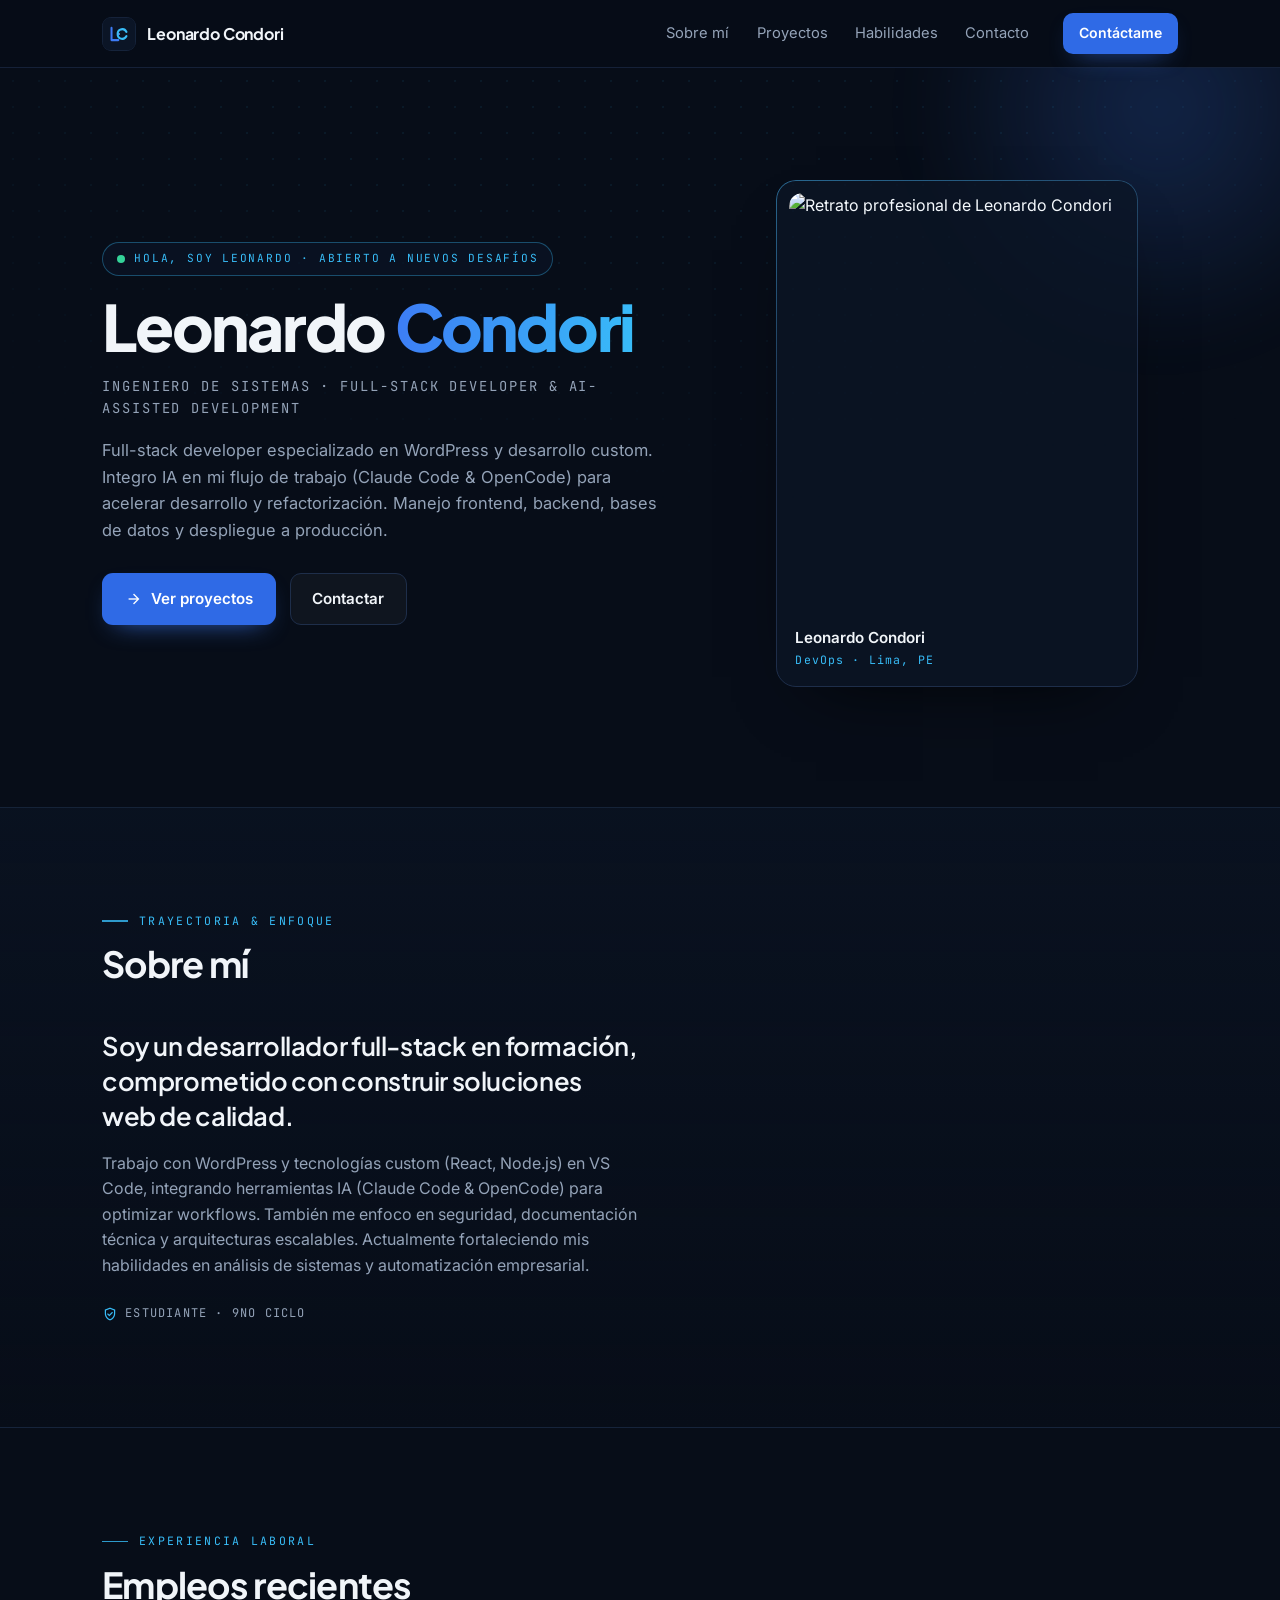
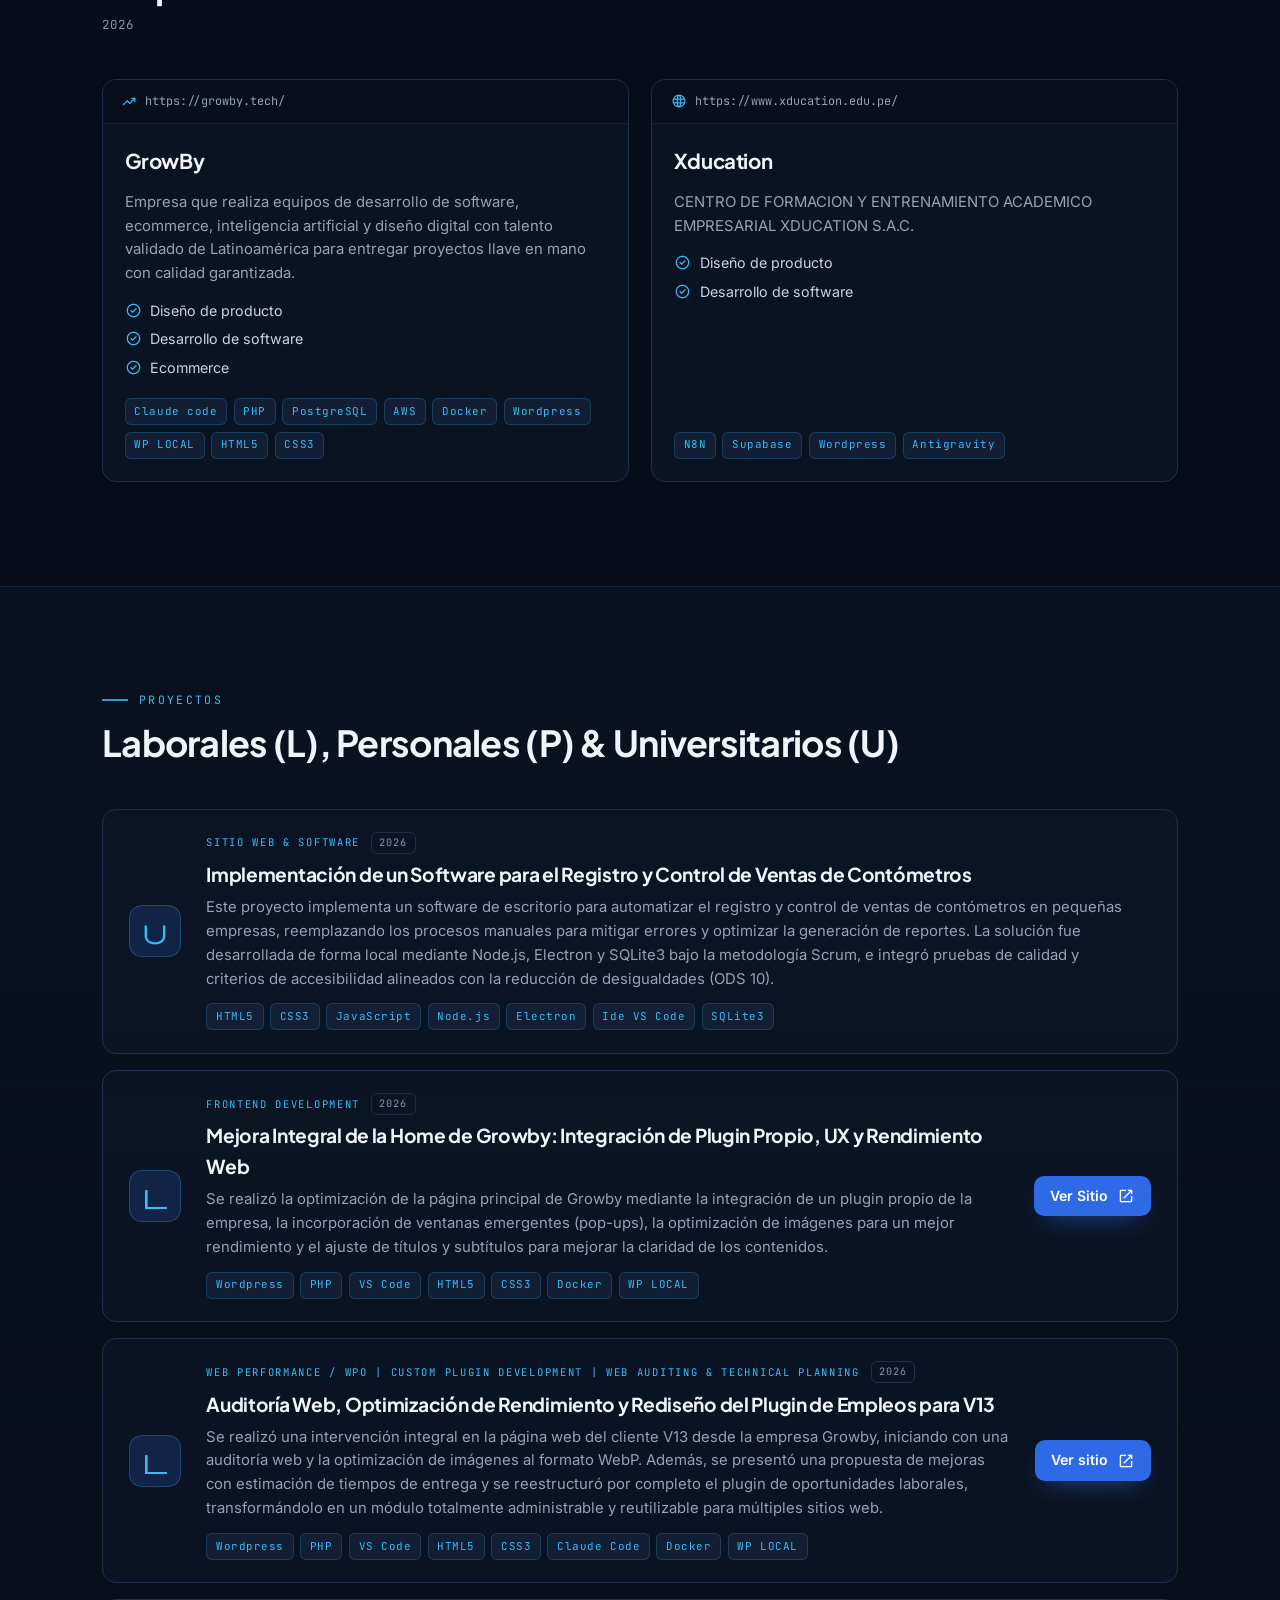
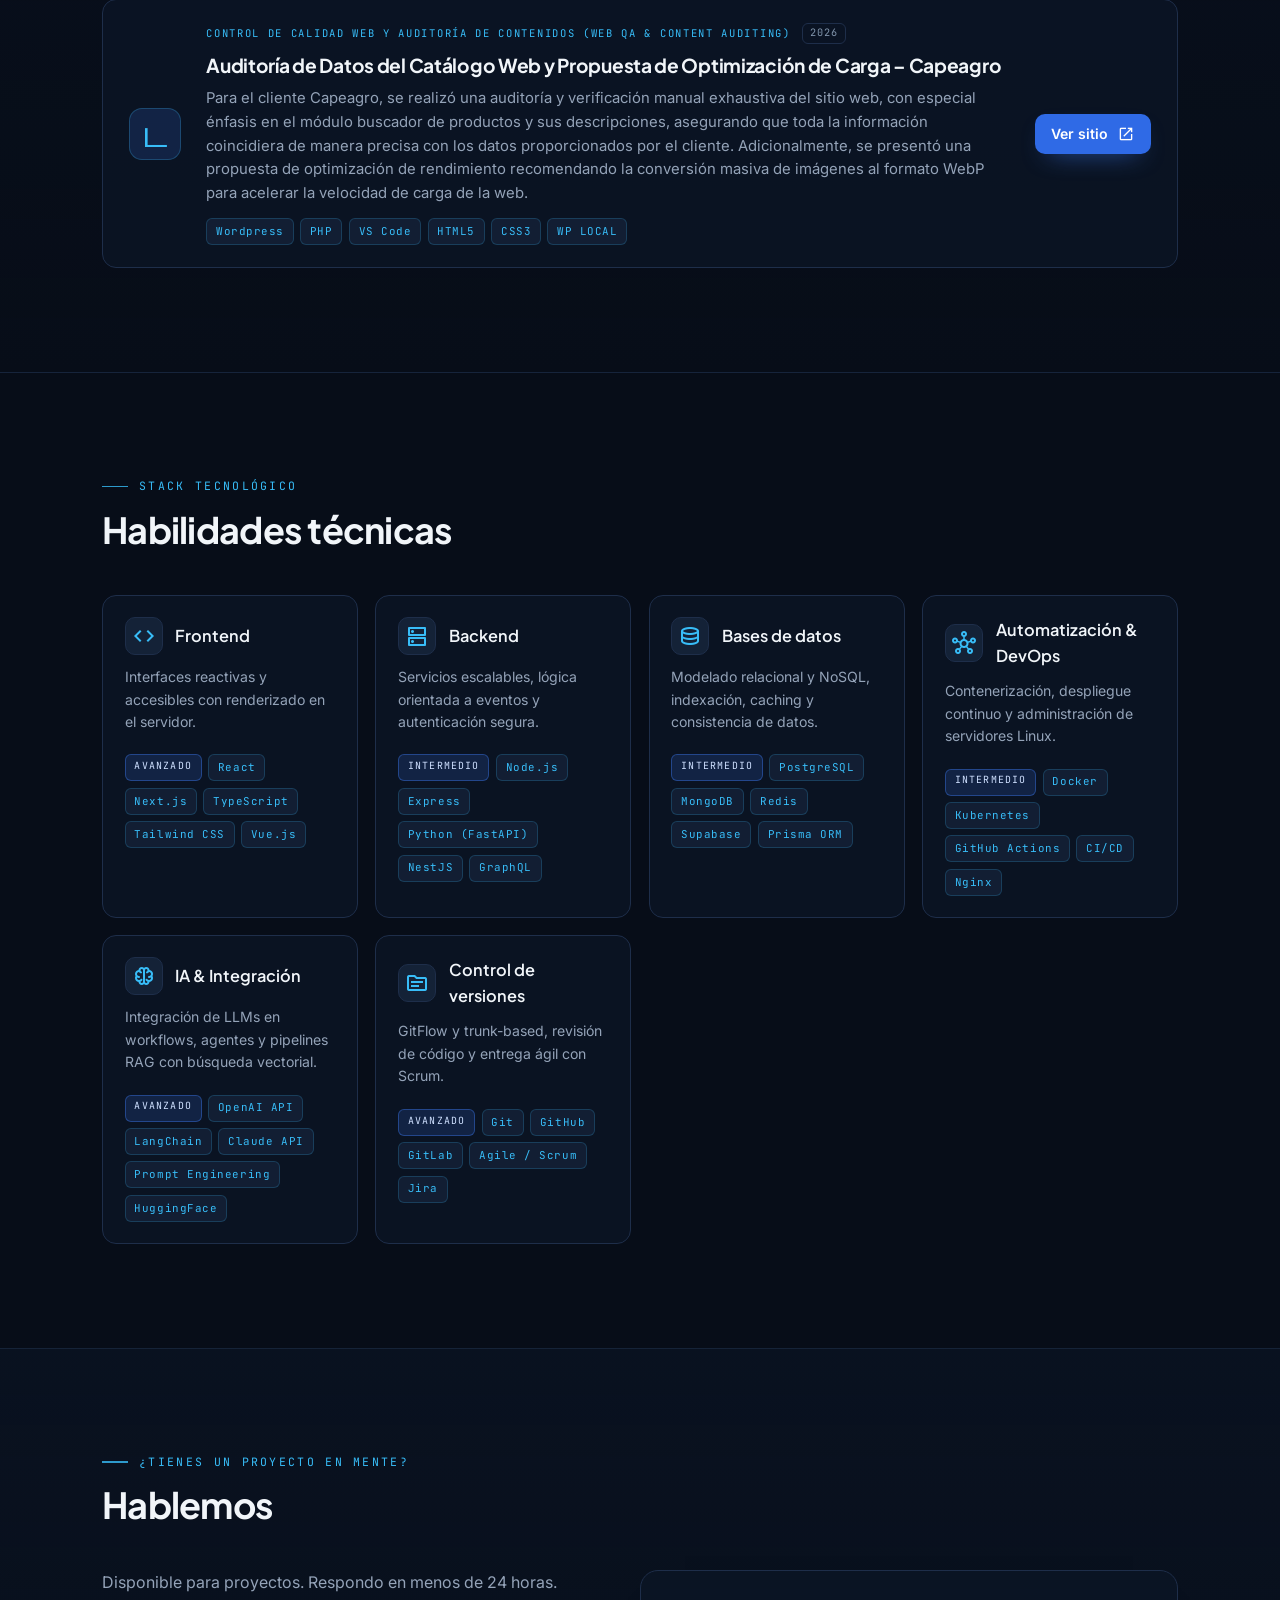
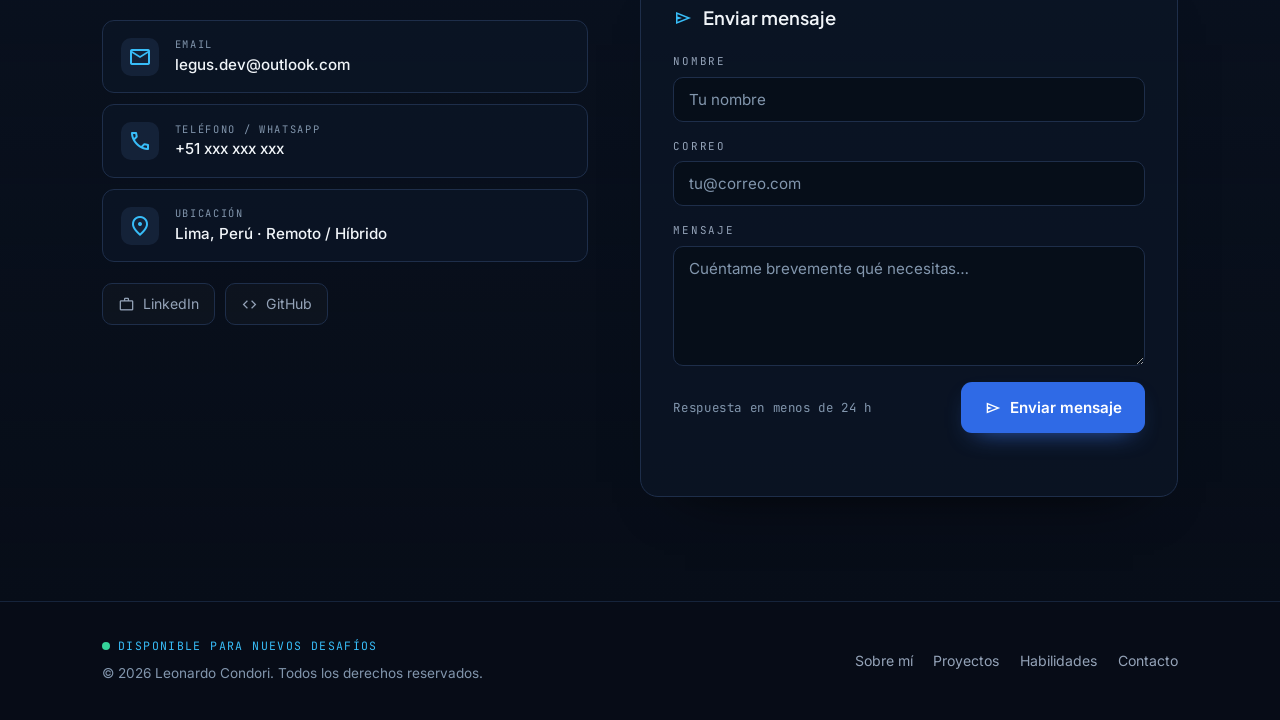
==== commit 882bfca4: "Add files via upload" ====
--- a/index.html
+++ b/index.html
@@ -124,7 +124,7 @@
       "texto": "Contactar",
       "enlace": "#contacto"
     },
-    "retrato": "professional_portrait_photo_of_a_sharp_approachable_latino_male_software/imagen.png",
+    "retrato": "img/favicon-1790964008828.png",
     "retratoCargo": "DevOps · Lima, PE"
   },
   "sobre": {
@@ -513,13 +513,17 @@
       "</div>" +
       (si(h.retrato)
         ? '<figure class="hero-figure" data-reveal>' +
-            '<img class="portrait" src="' + esc(h.retrato) + '" alt="Retrato profesional de ' + esc(D.general.nombre) + '">' +
-            '<figcaption class="portrait-caption">' +
-              "<div>" +
-                '<div class="who">' + esc(D.general.nombre) + "</div>" +
-                (si(h.retratoCargo) ? '<div class="where">' + esc(h.retratoCargo) + "</div>" : "") +
+            '<div class="hero-float">' +
+              '<div class="hero-tilt">' +
+                '<img class="portrait" src="' + esc(h.retrato) + '" alt="Retrato profesional de ' + esc(D.general.nombre) + '">' +
+                '<figcaption class="portrait-caption">' +
+                  "<div>" +
+                    '<div class="who">' + esc(D.general.nombre) + "</div>" +
+                    (si(h.retratoCargo) ? '<div class="where">' + esc(h.retratoCargo) + "</div>" : "") +
+                  "</div>" +
+                "</figcaption>" +
               "</div>" +
-            "</figcaption>" +
+            "</div>" +
           "</figure>"
         : "");
   })();
@@ -829,6 +833,40 @@
     });
     window.addEventListener("pageshow", revelarVisibles);
   })();
+
+  /* ---------- Retrato 3D (inclinación que sigue al puntero) ---------- */
+  (function () {
+    var figura = document.querySelector(".hero-tilt");
+    var zona = document.querySelector(".hero");
+    if (!figura || !zona) return;
+
+    var neutro = "perspective(1000px) rotateX(0deg) rotateY(0deg)";
+
+    /* Se comprueba en cada evento: si el usuario cambia la opción en el sistema, se respeta */
+    function permitido() {
+      if (!window.matchMedia("(hover: hover) and (pointer: fine)").matches) return false;
+      if (window.matchMedia("(prefers-reduced-motion: reduce)").matches) return false;
+      return true;
+    }
+
+    zona.addEventListener("pointermove", function (ev) {
+      if (!permitido()) return;
+      var r = figura.getBoundingClientRect();
+      if (!r.width || !r.height) return;
+      var dx = (ev.clientX - (r.left + r.width / 2)) / (window.innerWidth / 2);
+      var dy = (ev.clientY - (r.top + r.height / 2)) / (window.innerHeight / 2);
+      dx = Math.max(-1, Math.min(1, dx));
+      dy = Math.max(-1, Math.min(1, dy));
+      figura.style.transform =
+        "perspective(1000px)" +
+        " rotateX(" + (-dy * 9).toFixed(2) + "deg)" +  /* cursor arriba → la foto mira arriba */
+        " rotateY(" + (dx * 13).toFixed(2) + "deg)";   /* cursor a la derecha → gira a la derecha */
+    });
+
+    zona.addEventListener("pointerleave", function () {
+      figura.style.transform = neutro;
+    });
+  })();
 })();
 </script>
 
--- a/assets/css/estilos.css
+++ b/assets/css/estilos.css
@@ -322,6 +322,22 @@
   background: var(--surface);
   padding: 12px;
   box-shadow: 0 30px 70px -40px rgba(0, 0, 0, 0.9);
+}
+/* Retrato con movimiento: flotación continua... */
+.hero-float {
+  overflow: hidden;
+  border-radius: 13px;
+  animation: hero-float 6.5s ease-in-out infinite;
+}
+@keyframes hero-float {
+  0%, 100% { transform: translateY(-9px); }
+  50% { transform: translateY(9px); }
+}
+/* ...e inclinación 3D que sigue al puntero (transform aplicado por JS) */
+.hero-tilt {
+  transform: perspective(1000px) rotateX(0deg) rotateY(0deg);
+  transition: transform .3s ease-out;
+  will-change: transform;
 }
 .hero-figure::after {
   content: "";
@@ -811,6 +827,8 @@
   html { scroll-behavior: auto; }
   [data-reveal] { opacity: 1; transform: none; transition: none; }
   .status-dot { animation: none; }
+  .hero-float { animation: none; }
+  .hero-tilt { transition: none; }
 }
 
 /* ---------- Responsive ---------- */
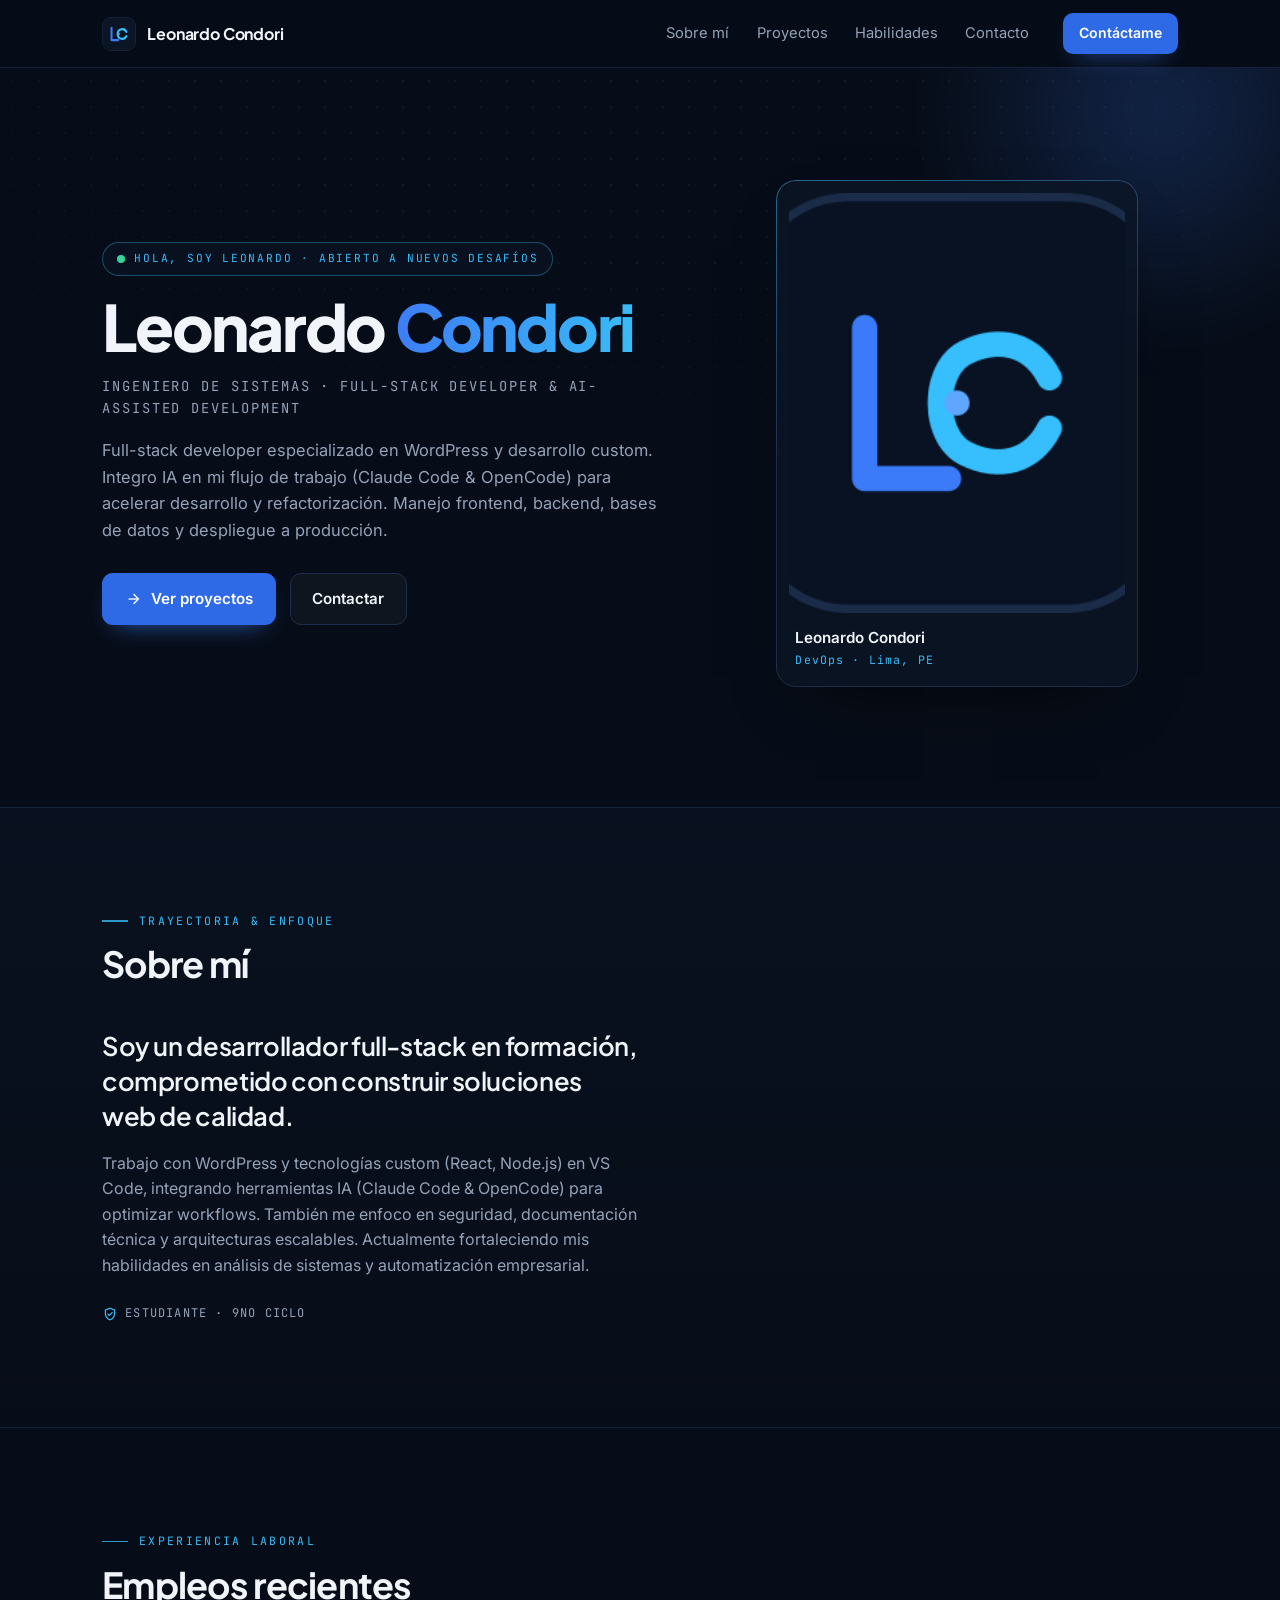
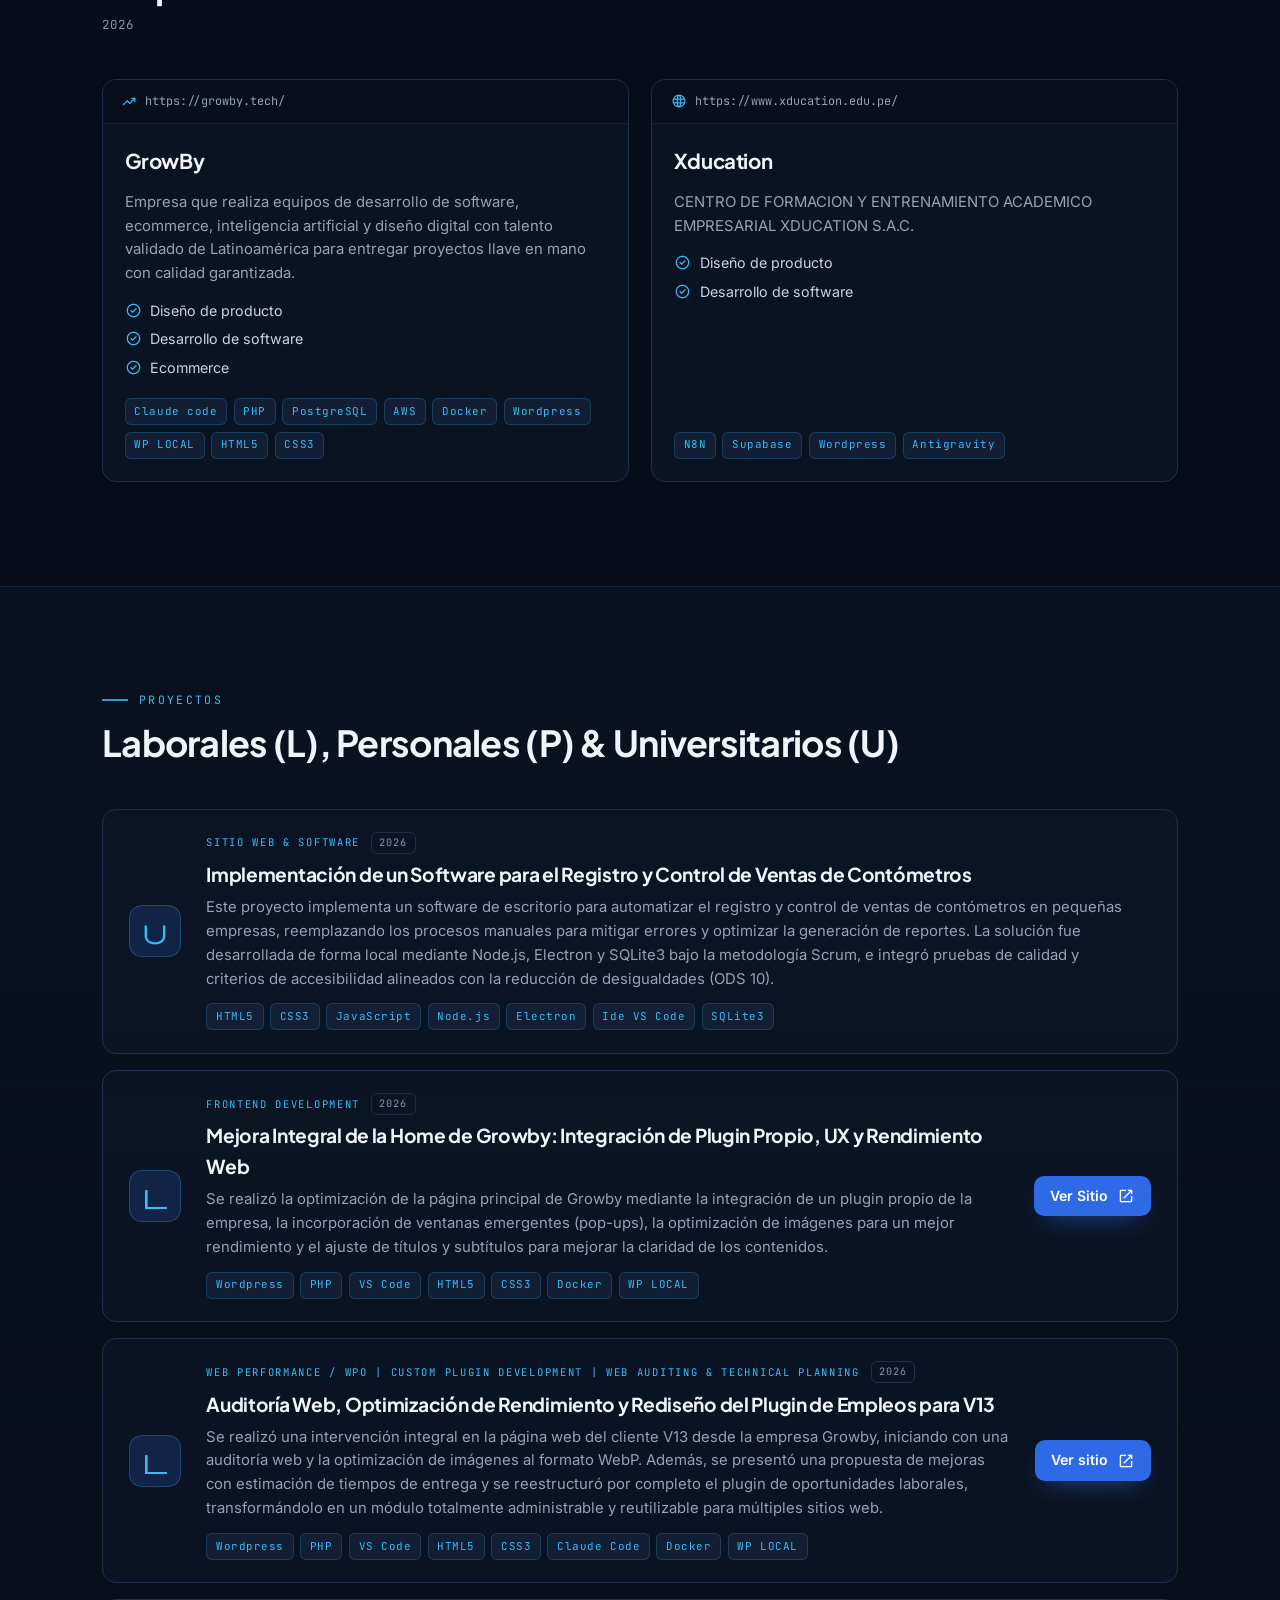
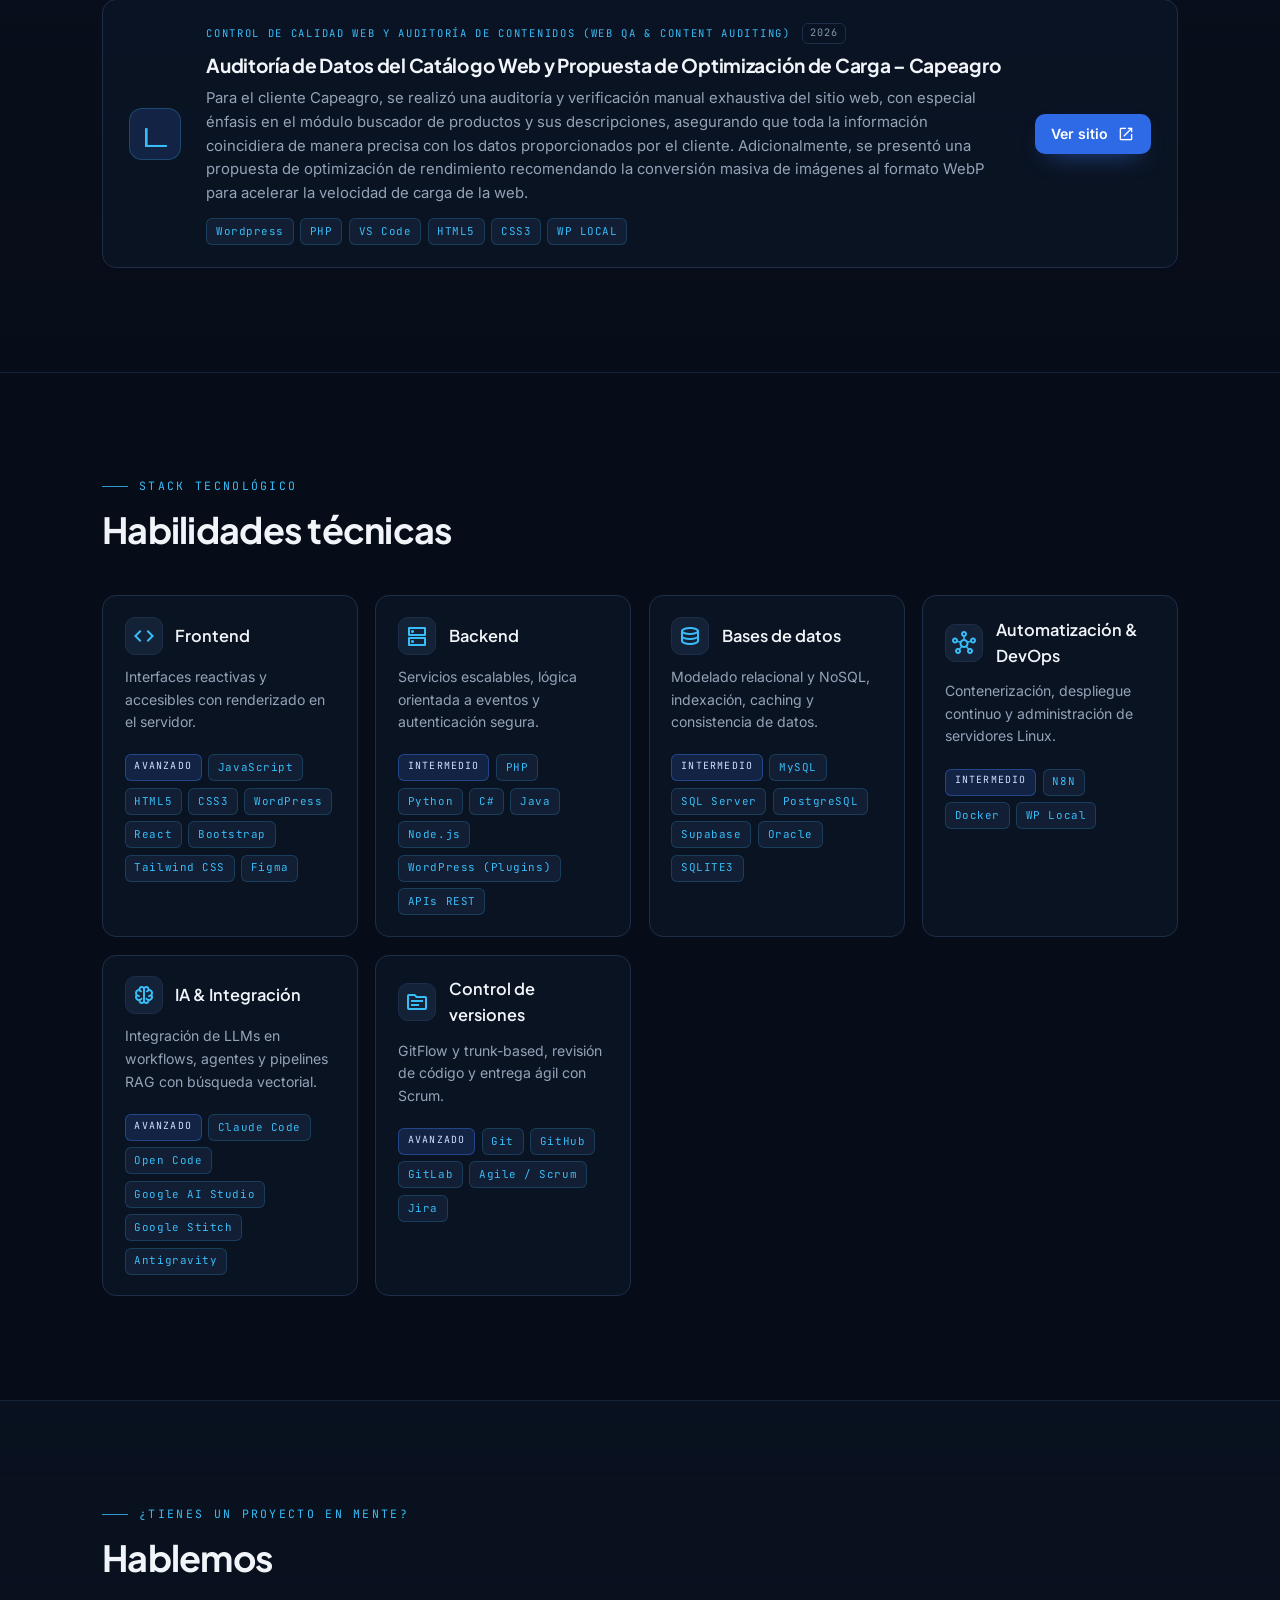
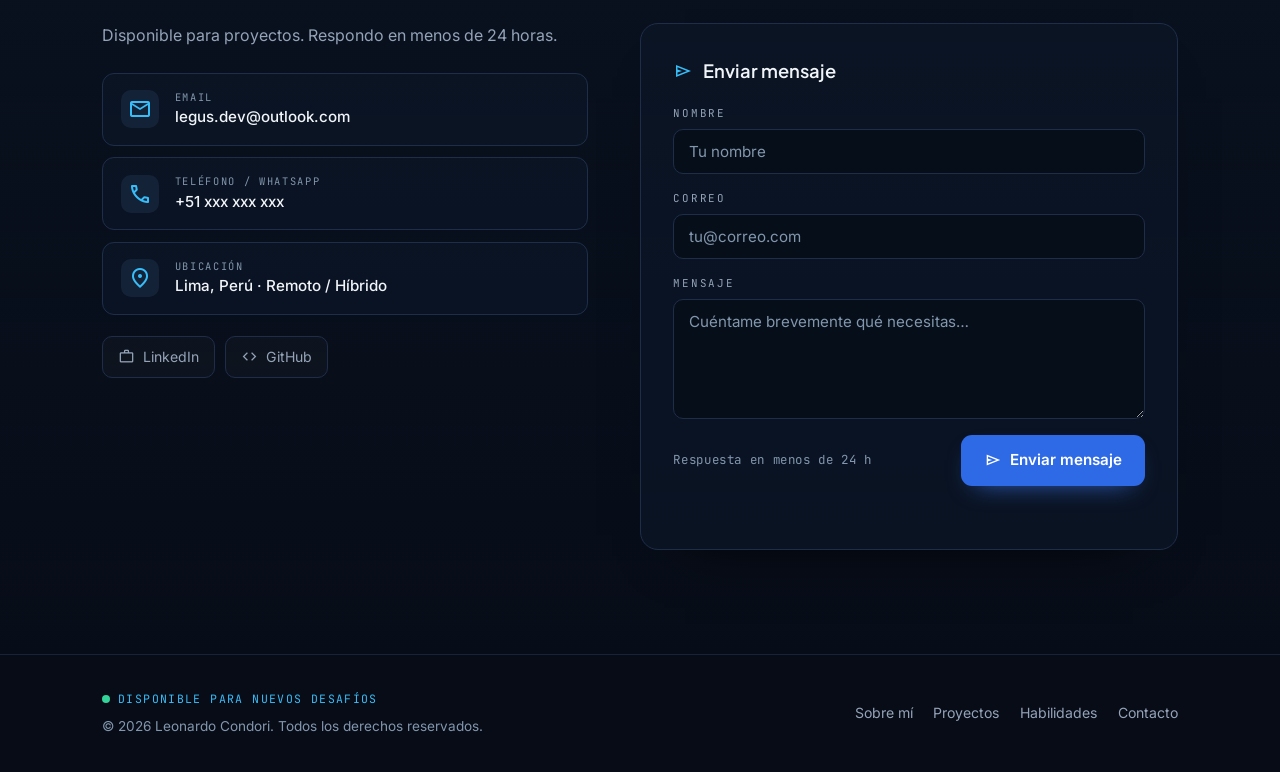
==== commit f5b18683: "Add files via upload" ====
--- a/index.html
+++ b/index.html
@@ -307,11 +307,14 @@
         "nivel": "Avanzado",
         "texto": "Interfaces reactivas y accesibles con renderizado en el servidor.",
         "tags": [
+          "JavaScript",
+          "HTML5",
+          "CSS3",
+          "WordPress",
           "React",
-          "Next.js",
-          "TypeScript",
+          "Bootstrap",
           "Tailwind CSS",
-          "Vue.js"
+          "Figma"
         ],
         "activo": true
       },
@@ -321,11 +324,13 @@
         "nivel": "Intermedio",
         "texto": "Servicios escalables, lógica orientada a eventos y autenticación segura.",
         "tags": [
+          "PHP",
+          "Python",
+          "C#",
+          "Java",
           "Node.js",
-          "Express",
-          "Python (FastAPI)",
-          "NestJS",
-          "GraphQL"
+          "WordPress (Plugins)",
+          "APIs REST"
         ],
         "activo": true
       },
@@ -335,11 +340,12 @@
         "nivel": "Intermedio",
         "texto": "Modelado relacional y NoSQL, indexación, caching y consistencia de datos.",
         "tags": [
+          "MySQL",
+          "SQL Server",
           "PostgreSQL",
-          "MongoDB",
-          "Redis",
           "Supabase",
-          "Prisma ORM"
+          "Oracle",
+          "SQLITE3"
         ],
         "activo": true
       },
@@ -349,11 +355,9 @@
         "nivel": "Intermedio",
         "texto": "Contenerización, despliegue continuo y administración de servidores Linux.",
         "tags": [
+          "N8N",
           "Docker",
-          "Kubernetes",
-          "GitHub Actions",
-          "CI/CD",
-          "Nginx"
+          "WP Local"
         ],
         "activo": true
       },
@@ -363,11 +367,11 @@
         "nivel": "Avanzado",
         "texto": "Integración de LLMs en workflows, agentes y pipelines RAG con búsqueda vectorial.",
         "tags": [
-          "OpenAI API",
-          "LangChain",
-          "Claude API",
-          "Prompt Engineering",
-          "HuggingFace"
+          "Claude Code",
+          "Open Code",
+          "Google AI Studio",
+          "Google Stitch",
+          "Antigravity"
         ],
         "activo": true
       },
